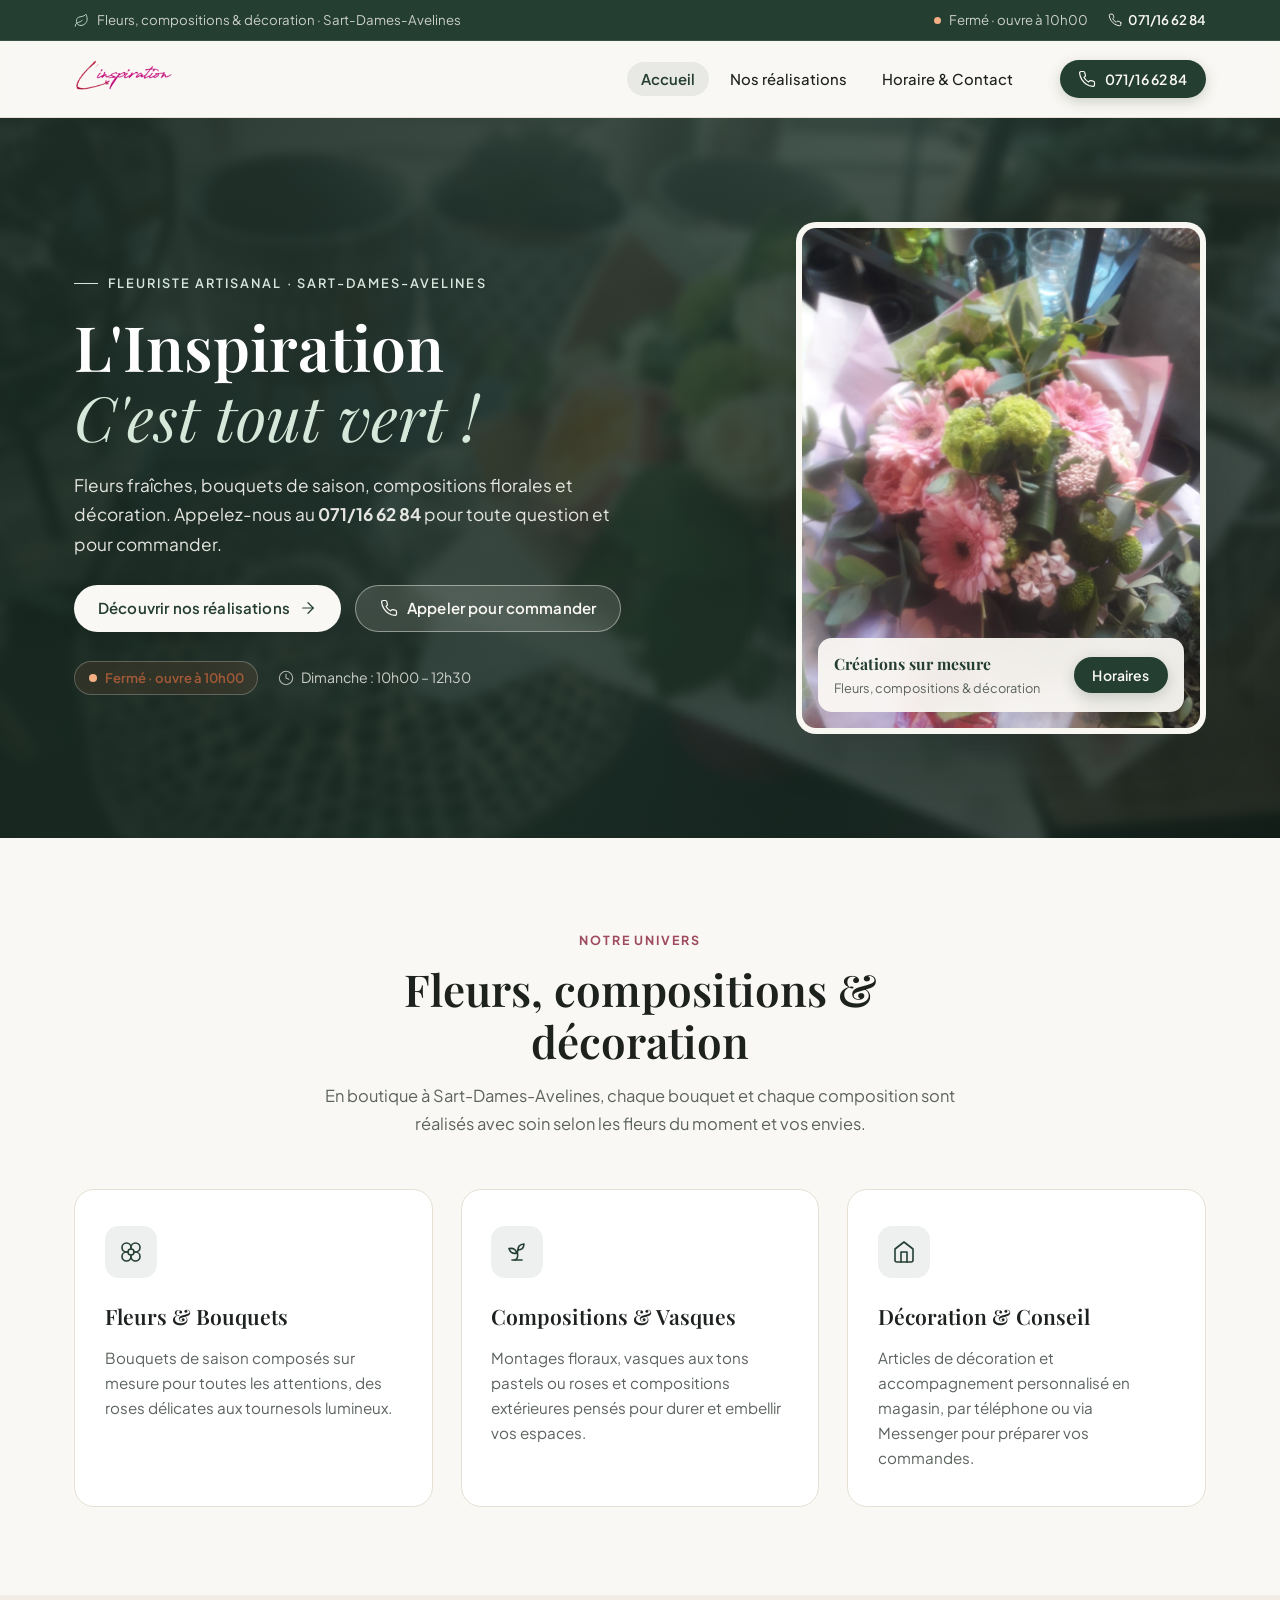
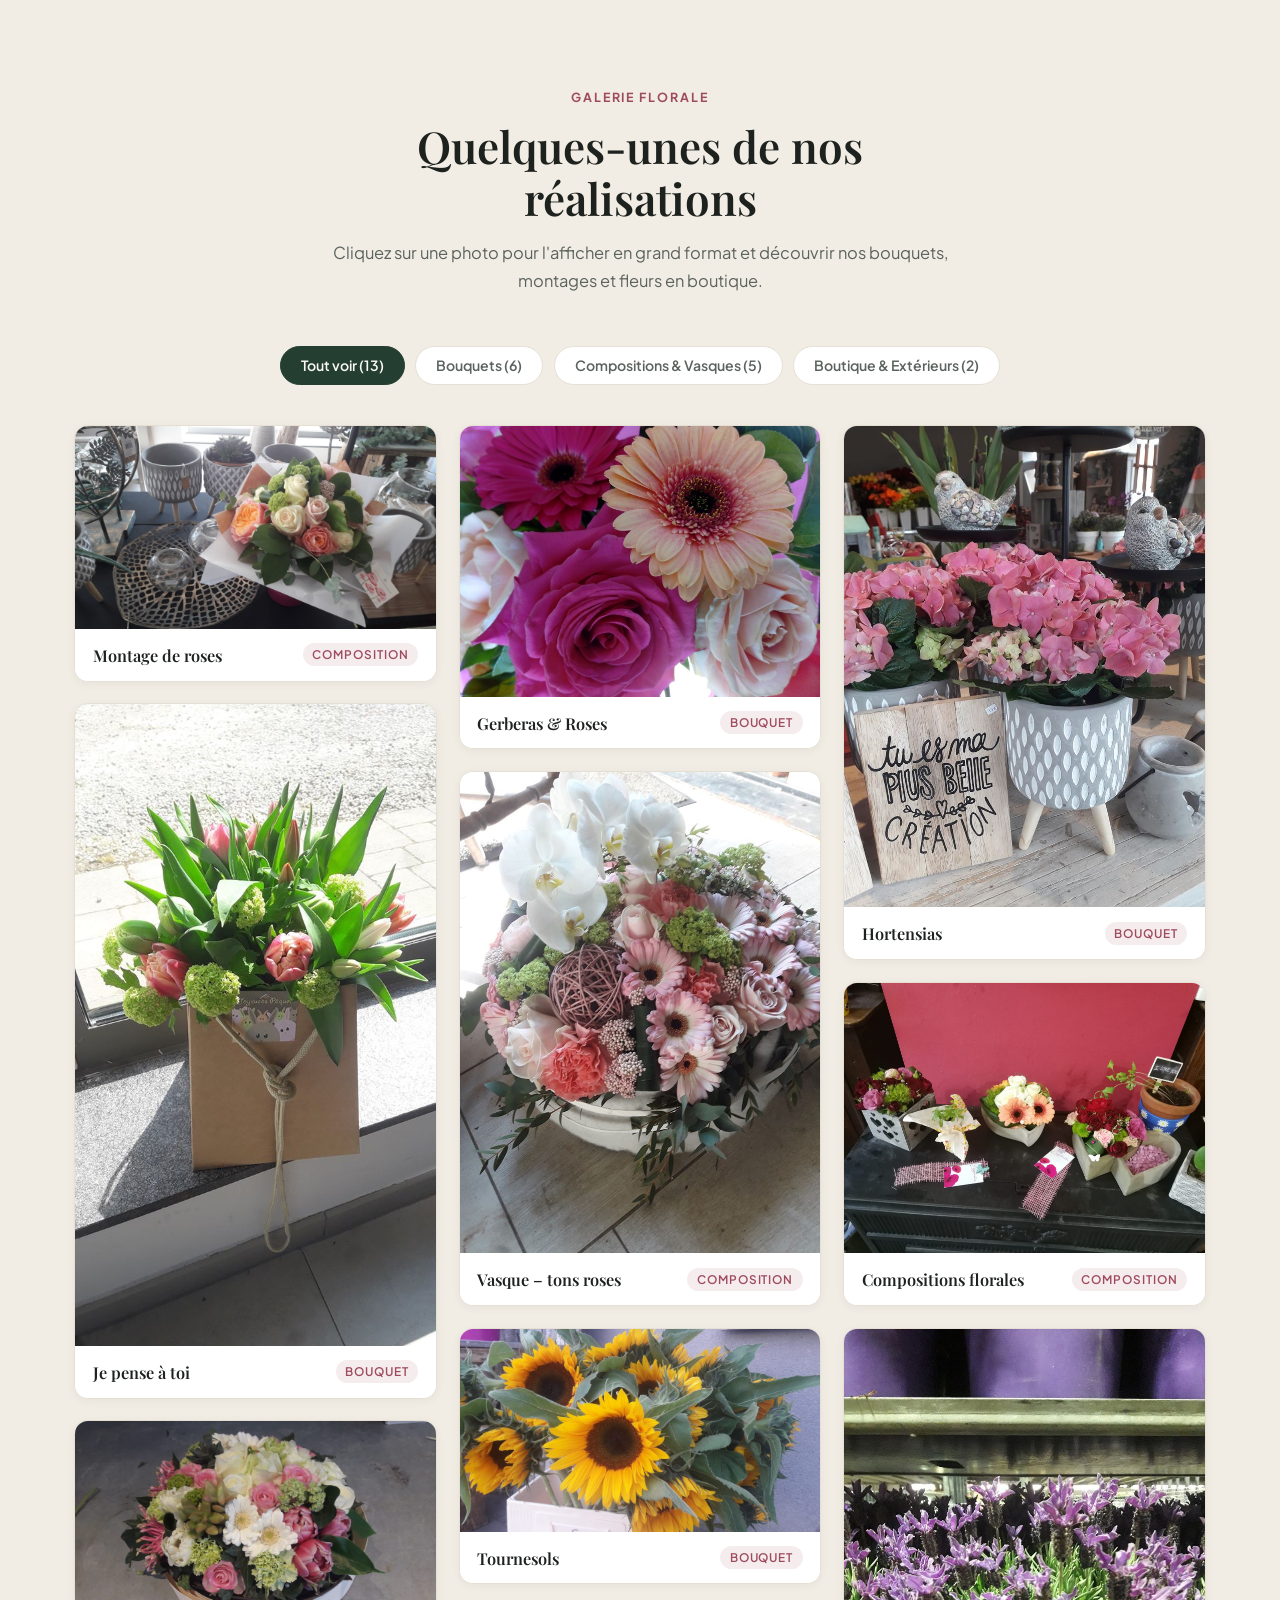
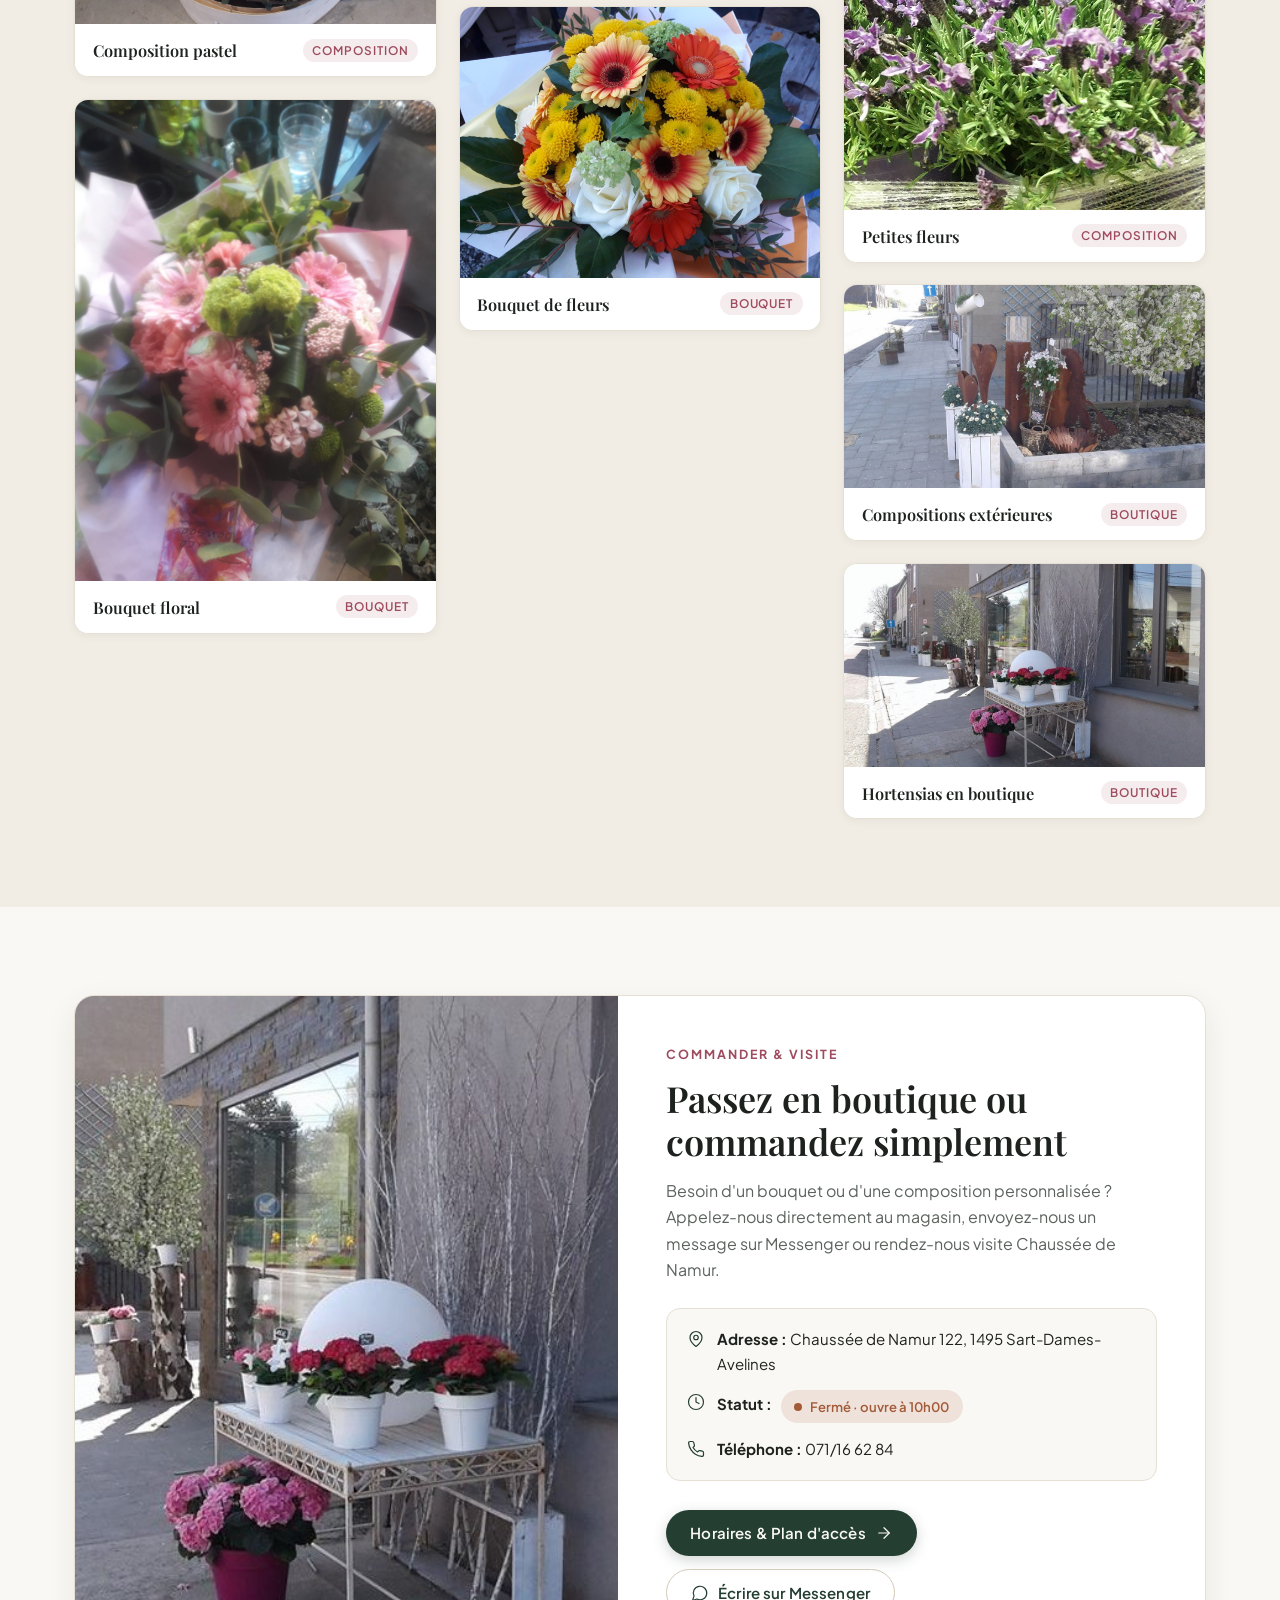
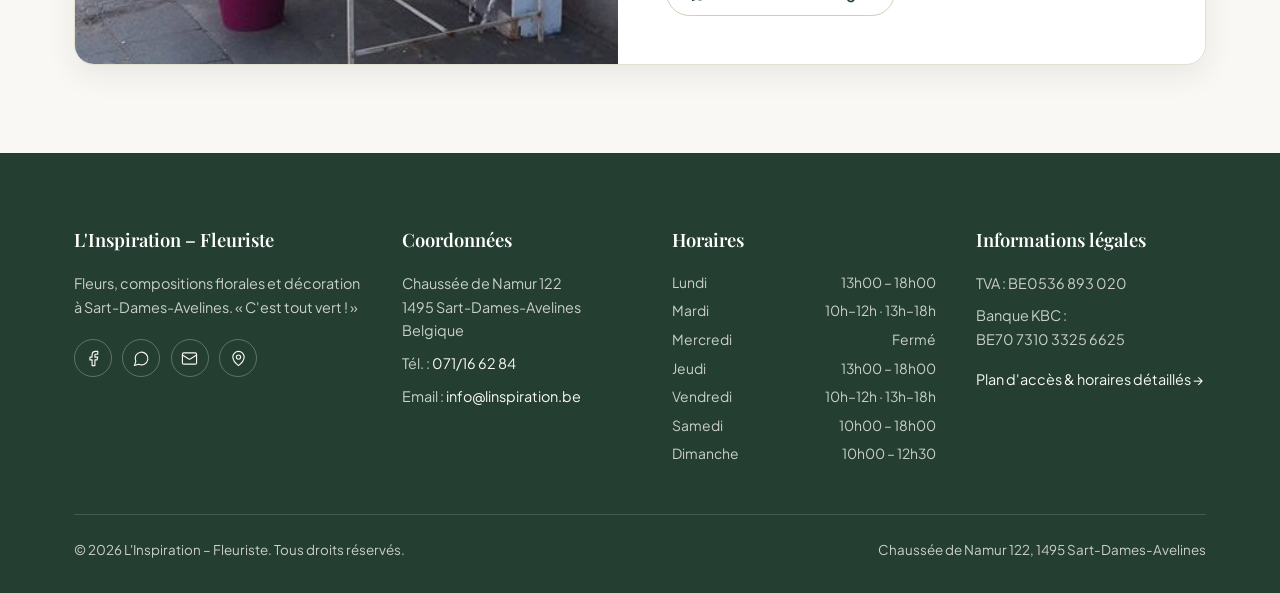
==== index.html @ 0d16fe01 "first commit" ====
<!DOCTYPE html>
<html lang="fr">
<head>
  <meta charset="UTF-8">
  <meta name="viewport" content="width=device-width, initial-scale=1.0">
  <title>L'Inspiration – Fleuriste à Sart-Dames-Avelines | C'est tout vert !</title>
  <meta name="description" content="L'Inspiration, fleuriste artisanal à Sart-Dames-Avelines (Chaussée de Namur 122). Fleurs fraîches, bouquets, compositions et décoration. Commandes au 071/16 62 84.">
  <!-- Retirer cette balise lors de la mise en production finale -->
  <meta name="robots" content="noindex, nofollow">

  <link rel="preconnect" href="https://fonts.googleapis.com">
  <link rel="preconnect" href="https://fonts.gstatic.com" crossorigin>
  <link href="https://fonts.googleapis.com/css2?family=Playfair+Display:ital,wght@0,500;0,600;0,700;1,400&family=Plus+Jakarta+Sans:wght@400;500;600;700&display=swap" rel="stylesheet">
  <link rel="stylesheet" href="styles.css">

  <script type="application/ld+json">
  {
    "@context": "https://schema.org",
    "@type": "Florist",
    "name": "L'Inspiration – Fleuriste",
    "description": "Fleurs, compositions florales et décoration à Sart-Dames-Avelines.",
    "telephone": "+3271166284",
    "email": "info@linspiration.be",
    "address": {
      "@type": "PostalAddress",
      "streetAddress": "Chaussée de Namur 122",
      "addressLocality": "Sart-Dames-Avelines",
      "postalCode": "1495",
      "addressCountry": "BE"
    },
    "openingHoursSpecification": [
      { "@type": "OpeningHoursSpecification", "dayOfWeek": "Monday", "opens": "13:00", "closes": "18:00" },
      { "@type": "OpeningHoursSpecification", "dayOfWeek": "Tuesday", "opens": "10:00", "closes": "12:00" },
      { "@type": "OpeningHoursSpecification", "dayOfWeek": "Tuesday", "opens": "13:00", "closes": "18:00" },
      { "@type": "OpeningHoursSpecification", "dayOfWeek": "Thursday", "opens": "13:00", "closes": "18:00" },
      { "@type": "OpeningHoursSpecification", "dayOfWeek": "Friday", "opens": "10:00", "closes": "12:00" },
      { "@type": "OpeningHoursSpecification", "dayOfWeek": "Friday", "opens": "13:00", "closes": "18:00" },
      { "@type": "OpeningHoursSpecification", "dayOfWeek": "Saturday", "opens": "10:00", "closes": "18:00" },
      { "@type": "OpeningHoursSpecification", "dayOfWeek": "Sunday", "opens": "10:00", "closes": "12:30" }
    ],
    "sameAs": [
      "https://www.facebook.com/Linspiration-1803857509942127/"
    ]
  }
  </script>
</head>
<body>
  <!-- Top bar -->
  <div class="topbar">
    <div class="container topbar__inner">
      <div class="topbar__left">
        <svg viewBox="0 0 24 24" fill="none" stroke="currentColor" stroke-width="1.6" stroke-linecap="round" stroke-linejoin="round" aria-hidden="true"><path d="M11 20A7 7 0 0 1 9.8 6.1C15.5 5 17 4.48 19 2c1 2 2 4.18 2 8 0 5.5-4.78 10-10 10Z"/><path d="M2 21c0-3 1.85-5.36 5.08-6C9.5 14.52 12 13 13 12"/></svg>
        <span>Fleurs, compositions &amp; décoration · Sart-Dames-Avelines</span>
      </div>
      <div class="topbar__right">
        <span class="topbar__status js-open-status" data-status-format="short">
          <span class="status-dot" aria-hidden="true"></span>
          <span class="js-status-text">Horaires d'ouverture</span>
        </span>
        <a href="tel:+3271166284" class="topbar__phone">
          <svg viewBox="0 0 24 24" fill="none" stroke="currentColor" stroke-width="1.6" stroke-linecap="round" stroke-linejoin="round" aria-hidden="true"><path d="M22 16.92v3a2 2 0 0 1-2.18 2 19.79 19.79 0 0 1-8.63-3.07 19.5 19.5 0 0 1-6-6 19.79 19.79 0 0 1-3.07-8.67A2 2 0 0 1 4.11 2h3a2 2 0 0 1 2 1.72 12.84 12.84 0 0 0 .7 2.81 2 2 0 0 1-.45 2.11L8.09 9.91a16 16 0 0 0 6 6l1.27-1.27a2 2 0 0 1 2.11-.45 12.84 12.84 0 0 0 2.81.7A2 2 0 0 1 22 16.92z"/></svg>
          <span>071/16 62 84</span>
        </a>
      </div>
    </div>
  </div>

  <!-- Navigation principale -->
  <header class="navbar">
    <div class="container navbar__inner">
      <a href="index.html" class="navbar__brand" aria-label="L'Inspiration – Fleuriste, retour à l'accueil">
        <img src="assets/cropped-001-e1586112991215.png" alt="Logo L'Inspiration – Fleuriste" class="navbar__logo" width="104" height="48">
      </a>

      <nav class="navbar__menu" id="main-menu" aria-label="Navigation principale">
        <ul class="navbar__links">
          <li><a href="index.html" class="navbar__link" aria-current="page">Accueil</a></li>
          <li><a href="#realisations" class="navbar__link">Nos réalisations</a></li>
          <li><a href="horaire-contact.html" class="navbar__link">Horaire &amp; Contact</a></li>
        </ul>
        <a href="tel:+3271166284" class="btn btn--primary btn--sm">
          <svg viewBox="0 0 24 24" fill="none" stroke="currentColor" stroke-width="1.6" stroke-linecap="round" stroke-linejoin="round" aria-hidden="true"><path d="M22 16.92v3a2 2 0 0 1-2.18 2 19.79 19.79 0 0 1-8.63-3.07 19.5 19.5 0 0 1-6-6 19.79 19.79 0 0 1-3.07-8.67A2 2 0 0 1 4.11 2h3a2 2 0 0 1 2 1.72 12.84 12.84 0 0 0 .7 2.81 2 2 0 0 1-.45 2.11L8.09 9.91a16 16 0 0 0 6 6l1.27-1.27a2 2 0 0 1 2.11-.45 12.84 12.84 0 0 0 2.81.7A2 2 0 0 1 22 16.92z"/></svg>
          <span>071/16 62 84</span>
        </a>
      </nav>

      <button type="button" class="navbar__toggle" aria-label="Ouvrir le menu" aria-expanded="false" aria-controls="main-menu">
        <span></span>
        <span></span>
        <span></span>
      </button>
    </div>
  </header>

  <main>
    <!-- Hero -->
    <section class="hero">
      <img src="assets/montage-roses-1920x1080.jpg" alt="" class="hero__bg" aria-hidden="true">
      <div class="hero__overlay" aria-hidden="true"></div>

      <div class="container hero__grid">
        <div class="hero__content">
          <p class="hero__eyebrow">Fleuriste artisanal · Sart-Dames-Avelines</p>
          <h1 class="hero__title">
            L'Inspiration
            <em>C'est tout vert !</em>
          </h1>
          <p class="hero__subtitle">
            Fleurs fraîches, bouquets de saison, compositions florales et décoration. Appelez-nous au <strong>071/16 62 84</strong> pour toute question et pour commander.
          </p>

          <div class="hero__actions">
            <a href="#realisations" class="btn btn--light">
              <span>Découvrir nos réalisations</span>
              <svg viewBox="0 0 24 24" fill="none" stroke="currentColor" stroke-width="1.6" stroke-linecap="round" stroke-linejoin="round" aria-hidden="true"><path d="M5 12h14"/><path d="m12 5 7 7-7 7"/></svg>
            </a>
            <a href="tel:+3271166284" class="btn btn--outline-light">
              <svg viewBox="0 0 24 24" fill="none" stroke="currentColor" stroke-width="1.6" stroke-linecap="round" stroke-linejoin="round" aria-hidden="true"><path d="M22 16.92v3a2 2 0 0 1-2.18 2 19.79 19.79 0 0 1-8.63-3.07 19.5 19.5 0 0 1-6-6 19.79 19.79 0 0 1-3.07-8.67A2 2 0 0 1 4.11 2h3a2 2 0 0 1 2 1.72 12.84 12.84 0 0 0 .7 2.81 2 2 0 0 1-.45 2.11L8.09 9.91a16 16 0 0 0 6 6l1.27-1.27a2 2 0 0 1 2.11-.45 12.84 12.84 0 0 0 2.81.7A2 2 0 0 1 22 16.92z"/></svg>
              <span>Appeler pour commander</span>
            </a>
          </div>

          <div class="hero__meta">
            <span class="status-pill status-pill--hero js-open-status" data-status-format="short">
              <span class="status-dot" aria-hidden="true"></span>
              <span class="js-status-text">Vérification des horaires...</span>
            </span>
            <span class="hero__today">
              <svg viewBox="0 0 24 24" fill="none" stroke="currentColor" stroke-width="1.6" stroke-linecap="round" stroke-linejoin="round" aria-hidden="true"><circle cx="12" cy="12" r="10"/><polyline points="12 6 12 12 16 14"/></svg>
              <span class="js-today-hours">Chaussée de Namur 122</span>
            </span>
          </div>
        </div>

        <div class="hero__showcase">
          <div class="hero__frame">
            <img src="assets/20200406_152125-810x1080.jpg" alt="Bouquet floral composé chez L'Inspiration">
            <div class="hero__caption">
              <div>
                <strong>Créations sur mesure</strong>
                <span>Fleurs, compositions &amp; décoration</span>
              </div>
              <a href="horaire-contact.html" class="btn btn--primary btn--sm">Horaires</a>
            </div>
          </div>
        </div>
      </div>
    </section>

    <!-- Notre univers -->
    <section class="section">
      <div class="container">
        <div class="section-header reveal">
          <span class="eyebrow">Notre univers</span>
          <h2 class="section-title">Fleurs, compositions &amp; décoration</h2>
          <p class="section-lead">
            En boutique à Sart-Dames-Avelines, chaque bouquet et chaque composition sont réalisés avec soin selon les fleurs du moment et vos envies.
          </p>
        </div>

        <div class="pillars">
          <article class="pillar-card reveal">
            <div class="pillar-card__icon"><svg viewBox="0 0 24 24" fill="none" stroke="currentColor" stroke-width="1.6" stroke-linecap="round" stroke-linejoin="round" aria-hidden="true"><circle cx="12" cy="12" r="3"/><path d="M12 16.5A4.5 4.5 0 1 1 7.5 12 4.5 4.5 0 1 1 12 7.5a4.5 4.5 0 1 1 4.5 4.5 4.5 4.5 0 1 1-4.5 4.5"/><path d="M12 7.5V9"/><path d="M7.5 12H9"/><path d="M16.5 12H15"/><path d="M12 16.5V15"/></svg></div>
            <h3 class="pillar-card__title">Fleurs &amp; Bouquets</h3>
            <p class="pillar-card__desc">
              Bouquets de saison composés sur mesure pour toutes les attentions, des roses délicates aux tournesols lumineux.
            </p>
          </article>

          <article class="pillar-card reveal">
            <div class="pillar-card__icon"><svg viewBox="0 0 24 24" fill="none" stroke="currentColor" stroke-width="1.6" stroke-linecap="round" stroke-linejoin="round" aria-hidden="true"><path d="M7 20h10"/><path d="M10 20c5.5-2.5.8-6.4 3-10"/><path d="M9.5 9.4c1.1.8 1.8 2.2 2.3 3.7-2 .4-3.5.4-4.8-.3-1.2-.6-2.3-1.9-3-4.2 2.8-.5 4.4 0 5.5.8z"/><path d="M14.1 6a7 7 0 0 0-1.1 4c1.9-.1 3.3-.6 4.3-1.4 1-1 1.6-2.3 1.7-4.6-2.7.1-4 1-4.9 2z"/></svg></div>
            <h3 class="pillar-card__title">Compositions &amp; Vasques</h3>
            <p class="pillar-card__desc">
              Montages floraux, vasques aux tons pastels ou roses et compositions extérieures pensés pour durer et embellir vos espaces.
            </p>
          </article>

          <article class="pillar-card reveal">
            <div class="pillar-card__icon"><svg viewBox="0 0 24 24" fill="none" stroke="currentColor" stroke-width="1.6" stroke-linecap="round" stroke-linejoin="round" aria-hidden="true"><path d="m3 9 9-7 9 7v11a2 2 0 0 1-2 2H5a2 2 0 0 1-2-2z"/><polyline points="9 22 9 12 15 12 15 22"/></svg></div>
            <h3 class="pillar-card__title">Décoration &amp; Conseil</h3>
            <p class="pillar-card__desc">
              Articles de décoration et accompagnement personnalisé en magasin, par téléphone ou via Messenger pour préparer vos commandes.
            </p>
          </article>
        </div>
      </div>
    </section>

    <!-- Galerie des réalisations -->
    <section class="section section--tinted" id="realisations">
      <div class="container">
        <div class="section-header reveal">
          <span class="eyebrow">Galerie florale</span>
          <h2 class="section-title">Quelques-unes de nos réalisations</h2>
          <p class="section-lead">
            Cliquez sur une photo pour l'afficher en grand format et découvrir nos bouquets, montages et fleurs en boutique.
          </p>
        </div>

        <div class="gallery-filters reveal" role="group" aria-label="Filtrer les réalisations">
          <button type="button" class="filter-btn is-active" data-filter="all" aria-pressed="true">Tout voir (13)</button>
          <button type="button" class="filter-btn" data-filter="bouquets" aria-pressed="false">Bouquets (6)</button>
          <button type="button" class="filter-btn" data-filter="compositions" aria-pressed="false">Compositions &amp; Vasques (5)</button>
          <button type="button" class="filter-btn" data-filter="boutique" aria-pressed="false">Boutique &amp; Extérieurs (2)</button>
        </div>

        <div class="gallery-masonry">
        <figure class="gallery-card" data-category="compositions" data-title="Montage de roses">
          <button type="button" class="gallery-card__trigger" aria-label="Agrandir la photo : Montage de roses">
            <div class="gallery-card__img-wrap">
              <img src="assets/montage-roses-1920x1080.jpg" alt="Montage de roses – L'Inspiration Fleuriste" loading="lazy" decoding="async">
            </div>
            <figcaption class="gallery-card__caption">
              <span class="gallery-card__title">Montage de roses</span>
              <span class="gallery-card__tag">Composition</span>
            </figcaption>
          </button>
        </figure>
        <figure class="gallery-card" data-category="bouquets" data-title="Je pense à toi">
          <button type="button" class="gallery-card__trigger" aria-label="Agrandir la photo : Je pense à toi">
            <div class="gallery-card__img-wrap">
              <img src="assets/je-pense-a-toi.jpg" alt="Je pense à toi – L'Inspiration Fleuriste" loading="lazy" decoding="async">
            </div>
            <figcaption class="gallery-card__caption">
              <span class="gallery-card__title">Je pense à toi</span>
              <span class="gallery-card__tag">Bouquet</span>
            </figcaption>
          </button>
        </figure>
        <figure class="gallery-card" data-category="compositions" data-title="Composition pastel">
          <button type="button" class="gallery-card__trigger" aria-label="Agrandir la photo : Composition pastel">
            <div class="gallery-card__img-wrap">
              <img src="assets/vasque-1920x1080.jpg" alt="Composition pastel – L'Inspiration Fleuriste" loading="lazy" decoding="async">
            </div>
            <figcaption class="gallery-card__caption">
              <span class="gallery-card__title">Composition pastel</span>
              <span class="gallery-card__tag">Composition</span>
            </figcaption>
          </button>
        </figure>
        <figure class="gallery-card" data-category="bouquets" data-title="Bouquet floral">
          <button type="button" class="gallery-card__trigger" aria-label="Agrandir la photo : Bouquet floral">
            <div class="gallery-card__img-wrap">
              <img src="assets/20200406_152125-810x1080.jpg" alt="Bouquet floral – L'Inspiration Fleuriste" loading="lazy" decoding="async">
            </div>
            <figcaption class="gallery-card__caption">
              <span class="gallery-card__title">Bouquet floral</span>
              <span class="gallery-card__tag">Bouquet</span>
            </figcaption>
          </button>
        </figure>
        <figure class="gallery-card" data-category="bouquets" data-title="Gerberas & Roses">
          <button type="button" class="gallery-card__trigger" aria-label="Agrandir la photo : Gerberas & Roses">
            <div class="gallery-card__img-wrap">
              <img src="assets/gerberas.jpg" alt="Gerberas & Roses – L'Inspiration Fleuriste" loading="lazy" decoding="async">
            </div>
            <figcaption class="gallery-card__caption">
              <span class="gallery-card__title">Gerberas & Roses</span>
              <span class="gallery-card__tag">Bouquet</span>
            </figcaption>
          </button>
        </figure>
        <figure class="gallery-card" data-category="compositions" data-title="Vasque – tons roses">
          <button type="button" class="gallery-card__trigger" aria-label="Agrandir la photo : Vasque – tons roses">
            <div class="gallery-card__img-wrap">
              <img src="assets/vasque2.jpg" alt="Vasque – tons roses – L'Inspiration Fleuriste" loading="lazy" decoding="async">
            </div>
            <figcaption class="gallery-card__caption">
              <span class="gallery-card__title">Vasque – tons roses</span>
              <span class="gallery-card__tag">Composition</span>
            </figcaption>
          </button>
        </figure>
        <figure class="gallery-card" data-category="bouquets" data-title="Tournesols">
          <button type="button" class="gallery-card__trigger" aria-label="Agrandir la photo : Tournesols">
            <div class="gallery-card__img-wrap">
              <img src="assets/soleils2-1920x1080.jpg" alt="Tournesols – L'Inspiration Fleuriste" loading="lazy" decoding="async">
            </div>
            <figcaption class="gallery-card__caption">
              <span class="gallery-card__title">Tournesols</span>
              <span class="gallery-card__tag">Bouquet</span>
            </figcaption>
          </button>
        </figure>
        <figure class="gallery-card" data-category="bouquets" data-title="Bouquet de fleurs">
          <button type="button" class="gallery-card__trigger" aria-label="Agrandir la photo : Bouquet de fleurs">
            <div class="gallery-card__img-wrap">
              <img src="assets/20200407_202345-1440x1080.jpg" alt="Bouquet de fleurs – L'Inspiration Fleuriste" loading="lazy" decoding="async">
            </div>
            <figcaption class="gallery-card__caption">
              <span class="gallery-card__title">Bouquet de fleurs</span>
              <span class="gallery-card__tag">Bouquet</span>
            </figcaption>
          </button>
        </figure>
        <figure class="gallery-card" data-category="bouquets" data-title="Hortensias">
          <button type="button" class="gallery-card__trigger" aria-label="Agrandir la photo : Hortensias">
            <div class="gallery-card__img-wrap">
              <img src="assets/hortensias.jpg" alt="Hortensias – L'Inspiration Fleuriste" loading="lazy" decoding="async">
            </div>
            <figcaption class="gallery-card__caption">
              <span class="gallery-card__title">Hortensias</span>
              <span class="gallery-card__tag">Bouquet</span>
            </figcaption>
          </button>
        </figure>
        <figure class="gallery-card" data-category="compositions" data-title="Compositions florales">
          <button type="button" class="gallery-card__trigger" aria-label="Agrandir la photo : Compositions florales">
            <div class="gallery-card__img-wrap">
              <img src="assets/compositions.jpg" alt="Compositions florales – L'Inspiration Fleuriste" loading="lazy" decoding="async">
            </div>
            <figcaption class="gallery-card__caption">
              <span class="gallery-card__title">Compositions florales</span>
              <span class="gallery-card__tag">Composition</span>
            </figcaption>
          </button>
        </figure>
        <figure class="gallery-card" data-category="compositions" data-title="Petites fleurs">
          <button type="button" class="gallery-card__trigger" aria-label="Agrandir la photo : Petites fleurs">
            <div class="gallery-card__img-wrap">
              <img src="assets/fleurs-mauves.jpg" alt="Petites fleurs – L'Inspiration Fleuriste" loading="lazy" decoding="async">
            </div>
            <figcaption class="gallery-card__caption">
              <span class="gallery-card__title">Petites fleurs</span>
              <span class="gallery-card__tag">Composition</span>
            </figcaption>
          </button>
        </figure>
        <figure class="gallery-card" data-category="boutique" data-title="Compositions extérieures">
          <button type="button" class="gallery-card__trigger" aria-label="Agrandir la photo : Compositions extérieures">
            <div class="gallery-card__img-wrap">
              <img src="assets/magasin-e1587114881817.jpg" alt="Compositions extérieures – L'Inspiration Fleuriste" loading="lazy" decoding="async">
            </div>
            <figcaption class="gallery-card__caption">
              <span class="gallery-card__title">Compositions extérieures</span>
              <span class="gallery-card__tag">Boutique</span>
            </figcaption>
          </button>
        </figure>
        <figure class="gallery-card" data-category="boutique" data-title="Hortensias en boutique">
          <button type="button" class="gallery-card__trigger" aria-label="Agrandir la photo : Hortensias en boutique">
            <div class="gallery-card__img-wrap">
              <img src="assets/magasin2-e1587114894837.jpg" alt="Hortensias en boutique – L'Inspiration Fleuriste" loading="lazy" decoding="async">
            </div>
            <figcaption class="gallery-card__caption">
              <span class="gallery-card__title">Hortensias en boutique</span>
              <span class="gallery-card__tag">Boutique</span>
            </figcaption>
          </button>
        </figure>
        </div>
      </div>
    </section>

    <!-- Commander & Nous rendre visite -->
    <section class="section">
      <div class="container">
        <div class="visit-card reveal">
          <div class="visit-card__media">
            <img src="assets/magasin2-e1587114894837.jpg" alt="La boutique L'Inspiration à Sart-Dames-Avelines" loading="lazy">
          </div>

          <div class="visit-card__body">
            <span class="eyebrow">Commander &amp; Visite</span>
            <h2 class="section-title">Passez en boutique ou commandez simplement</h2>
            <p class="visit-card__text">
              Besoin d'un bouquet ou d'une composition personnalisée ? Appelez-nous directement au magasin, envoyez-nous un message sur Messenger ou rendez-nous visite Chaussée de Namur.
            </p>

            <div class="visit-card__details">
              <div class="visit-card__row">
                <svg viewBox="0 0 24 24" fill="none" stroke="currentColor" stroke-width="1.6" stroke-linecap="round" stroke-linejoin="round" aria-hidden="true"><path d="M20 10c0 6-8 12-8 12s-8-6-8-12a8 8 0 0 1 16 0Z"/><circle cx="12" cy="10" r="3"/></svg>
                <span><strong>Adresse :</strong> Chaussée de Namur 122, 1495 Sart-Dames-Avelines</span>
              </div>
              <div class="visit-card__row">
                <svg viewBox="0 0 24 24" fill="none" stroke="currentColor" stroke-width="1.6" stroke-linecap="round" stroke-linejoin="round" aria-hidden="true"><circle cx="12" cy="12" r="10"/><polyline points="12 6 12 12 16 14"/></svg>
                <span>
                  <strong>Statut :</strong>
                  <span class="status-pill js-open-status" data-status-format="short" style="margin-left: 0.35rem;">
                    <span class="status-dot" aria-hidden="true"></span>
                    <span class="js-status-text">Voir nos horaires</span>
                  </span>
                </span>
              </div>
              <div class="visit-card__row">
                <svg viewBox="0 0 24 24" fill="none" stroke="currentColor" stroke-width="1.6" stroke-linecap="round" stroke-linejoin="round" aria-hidden="true"><path d="M22 16.92v3a2 2 0 0 1-2.18 2 19.79 19.79 0 0 1-8.63-3.07 19.5 19.5 0 0 1-6-6 19.79 19.79 0 0 1-3.07-8.67A2 2 0 0 1 4.11 2h3a2 2 0 0 1 2 1.72 12.84 12.84 0 0 0 .7 2.81 2 2 0 0 1-.45 2.11L8.09 9.91a16 16 0 0 0 6 6l1.27-1.27a2 2 0 0 1 2.11-.45 12.84 12.84 0 0 0 2.81.7A2 2 0 0 1 22 16.92z"/></svg>
                <span><strong>Téléphone :</strong> <a href="tel:+3271166284" class="contact-item__link">071/16 62 84</a></span>
              </div>
            </div>

            <div class="visit-card__actions">
              <a href="horaire-contact.html" class="btn btn--primary">
                <span>Horaires &amp; Plan d'accès</span>
                <svg viewBox="0 0 24 24" fill="none" stroke="currentColor" stroke-width="1.6" stroke-linecap="round" stroke-linejoin="round" aria-hidden="true"><path d="M5 12h14"/><path d="m12 5 7 7-7 7"/></svg>
              </a>
              <a href="https://www.messenger.com/t/1803857509942127" target="_blank" rel="noopener noreferrer" class="btn btn--outline">
                <svg viewBox="0 0 24 24" fill="none" stroke="currentColor" stroke-width="1.6" stroke-linecap="round" stroke-linejoin="round" aria-hidden="true"><path d="M7.9 20A9 9 0 1 0 4 16.1L2 22Z"/></svg>
                <span>Écrire sur Messenger</span>
              </a>
            </div>
          </div>
        </div>
      </div>
    </section>
  </main>

  <!-- Pied de page -->
  <footer class="footer">
    <div class="container">
      <div class="footer__grid">
        <div>
          <h3 class="footer__title">L'Inspiration – Fleuriste</h3>
          <p class="footer__text">Fleurs, compositions florales et décoration à Sart-Dames-Avelines. « C'est tout vert ! »</p>
          <div class="footer__socials">
            <a href="https://www.facebook.com/Linspiration-1803857509942127/" target="_blank" rel="noopener noreferrer" class="footer__social" aria-label="Facebook">
              <svg viewBox="0 0 24 24" fill="none" stroke="currentColor" stroke-width="1.6" stroke-linecap="round" stroke-linejoin="round" aria-hidden="true"><path d="M18 2h-3a5 5 0 0 0-5 5v3H7v4h3v8h4v-8h3l1-4h-4V7a1 1 0 0 1 1-1h3z"/></svg>
            </a>
            <a href="https://www.messenger.com/t/1803857509942127" target="_blank" rel="noopener noreferrer" class="footer__social" aria-label="Messenger">
              <svg viewBox="0 0 24 24" fill="none" stroke="currentColor" stroke-width="1.6" stroke-linecap="round" stroke-linejoin="round" aria-hidden="true"><path d="M7.9 20A9 9 0 1 0 4 16.1L2 22Z"/></svg>
            </a>
            <a href="mailto:info@linspiration.be" class="footer__social" aria-label="Envoyer un email">
              <svg viewBox="0 0 24 24" fill="none" stroke="currentColor" stroke-width="1.6" stroke-linecap="round" stroke-linejoin="round" aria-hidden="true"><rect width="20" height="16" x="2" y="4" rx="2"/><path d="m22 7-8.97 5.7a1.94 1.94 0 0 1-2.06 0L2 7"/></svg>
            </a>
            <a href="https://goo.gl/maps/VJ64r3A7Ef9FLyR17" target="_blank" rel="noopener noreferrer" class="footer__social" aria-label="Voir sur Google Maps">
              <svg viewBox="0 0 24 24" fill="none" stroke="currentColor" stroke-width="1.6" stroke-linecap="round" stroke-linejoin="round" aria-hidden="true"><path d="M20 10c0 6-8 12-8 12s-8-6-8-12a8 8 0 0 1 16 0Z"/><circle cx="12" cy="10" r="3"/></svg>
            </a>
          </div>
        </div>

        <div>
          <h3 class="footer__title">Coordonnées</h3>
          <address class="footer__text">
            Chaussée de Namur 122<br>
            1495 Sart-Dames-Avelines<br>
            Belgique
          </address>
          <p class="footer__text">
            Tél. : <a href="tel:+3271166284" class="footer__link">071/16 62 84</a>
          </p>
          <p class="footer__text">
            Email : <a href="mailto:info@linspiration.be" class="footer__link">info@linspiration.be</a>
          </p>
        </div>

        <div>
          <h3 class="footer__title">Horaires</h3>
          <ul class="footer__hours">
            <li><span>Lundi</span><span>13h00 – 18h00</span></li>
            <li><span>Mardi</span><span>10h–12h · 13h–18h</span></li>
            <li><span>Mercredi</span><span>Fermé</span></li>
            <li><span>Jeudi</span><span>13h00 – 18h00</span></li>
            <li><span>Vendredi</span><span>10h–12h · 13h–18h</span></li>
            <li><span>Samedi</span><span>10h00 – 18h00</span></li>
            <li><span>Dimanche</span><span>10h00 – 12h30</span></li>
          </ul>
        </div>

        <div>
          <h3 class="footer__title">Informations légales</h3>
          <p class="footer__text">TVA : BE0536 893 020</p>
          <p class="footer__text">Banque KBC :<br>BE70 7310 3325 6625</p>
          <p class="footer__text" style="margin-top: 1rem;">
            <a href="horaire-contact.html" class="footer__link">Plan d'accès &amp; horaires détaillés →</a>
          </p>
        </div>
      </div>

      <div class="footer__bottom">
        <span>© 2026 L'Inspiration – Fleuriste. Tous droits réservés.</span>
        <span>Chaussée de Namur 122, 1495 Sart-Dames-Avelines</span>
      </div>
    </div>
  </footer>

  <!-- Lightbox -->
  <div class="lightbox" id="lightbox" role="dialog" aria-modal="true" aria-hidden="true" aria-label="Aperçu de la réalisation">
    <button type="button" class="lightbox__btn lightbox__close" aria-label="Fermer l'aperçu">
      <svg viewBox="0 0 24 24" fill="none" stroke="currentColor" stroke-width="1.8" stroke-linecap="round" stroke-linejoin="round" aria-hidden="true"><path d="M18 6 6 18"/><path d="m6 6 12 12"/></svg>
    </button>
    <button type="button" class="lightbox__btn lightbox__prev" aria-label="Photo précédente">
      <svg viewBox="0 0 24 24" fill="none" stroke="currentColor" stroke-width="1.8" stroke-linecap="round" stroke-linejoin="round" aria-hidden="true"><path d="m15 18-6-6 6-6"/></svg>
    </button>
    <button type="button" class="lightbox__btn lightbox__next" aria-label="Photo suivante">
      <svg viewBox="0 0 24 24" fill="none" stroke="currentColor" stroke-width="1.8" stroke-linecap="round" stroke-linejoin="round" aria-hidden="true"><path d="m9 18 6-6-6-6"/></svg>
    </button>
    <div class="lightbox__dialog">
      <img src="" alt="" id="lightbox-img" class="lightbox__img">
      <div class="lightbox__meta">
        <span id="lightbox-caption" class="lightbox__caption"></span>
        <span id="lightbox-counter" class="lightbox__counter"></span>
      </div>
    </div>
  </div>

  <script src="script.js" defer></script>
</body>
</html>
---- styles.css ----
/* ==========================================================================
   L'Inspiration – Fleuriste | Stylesheet
   Esthétique : Atelier Botanique Éditorial
   ========================================================================== */

:root {
  /* Palette */
  --bg-primary: #FAF8F4;
  --bg-secondary: #F1EDE4;
  --surface: #FFFFFF;
  --border: #E6E0D4;
  --border-strong: #D4CBB8;

  --primary: #243E32;
  --primary-hover: #1A2E25;
  --primary-soft: rgba(36, 62, 50, 0.08);
  --accent: #9E4B5E;
  --accent-soft: rgba(158, 75, 94, 0.1);

  --text-main: #1E221F;
  --text-muted: #5C635E;
  --text-on-dark: #FAF8F4;
  --text-on-dark-muted: rgba(250, 248, 244, 0.78);

  --status-open: #2E7D4F;
  --status-open-bg: rgba(46, 125, 79, 0.14);
  --status-closed: #A35A38;
  --status-closed-bg: rgba(163, 90, 56, 0.14);

  /* Typographie */
  --font-serif: "Playfair Display", Georgia, "Times New Roman", serif;
  --font-sans: "Plus Jakarta Sans", -apple-system, BlinkMacSystemFont, "Segoe UI", sans-serif;

  /* Rayons & Ombres */
  --radius-sm: 8px;
  --radius-md: 14px;
  --radius-lg: 20px;
  --radius-pill: 9999px;

  --shadow-sm: 0 2px 10px rgba(30, 34, 31, 0.05);
  --shadow-md: 0 10px 30px rgba(30, 34, 31, 0.08);
  --shadow-lg: 0 20px 50px rgba(20, 30, 25, 0.18);

  /* Transitions */
  --ease: cubic-bezier(0.22, 1, 0.36, 1);
  --t-fast: 180ms var(--ease);
  --t-normal: 300ms var(--ease);
  --t-slow: 500ms var(--ease);

  /* Layout */
  --container: 1180px;
  --nav-height: 76px;
}

/* Reset & Base
   ========================================================================== */
*,
*::before,
*::after {
  box-sizing: border-box;
}

html {
  scroll-behavior: smooth;
  -webkit-text-size-adjust: 100%;
}

body {
  margin: 0;
  font-family: var(--font-sans);
  font-size: 16px;
  line-height: 1.65;
  color: var(--text-main);
  background-color: var(--bg-primary);
  -webkit-font-smoothing: antialiased;
  -moz-osx-font-smoothing: grayscale;
}

img {
  display: block;
  max-width: 100%;
  height: auto;
}

a {
  color: inherit;
  text-decoration: none;
}

ul,
ol {
  margin: 0;
  padding: 0;
  list-style: none;
}

button {
  font-family: inherit;
  font-size: inherit;
  color: inherit;
  background: none;
  border: none;
  cursor: pointer;
}

address {
  font-style: normal;
}

:focus-visible {
  outline: 2px solid var(--accent);
  outline-offset: 3px;
}

.sr-only {
  position: absolute;
  width: 1px;
  height: 1px;
  padding: 0;
  margin: -1px;
  overflow: hidden;
  clip: rect(0, 0, 0, 0);
  white-space: nowrap;
  border: 0;
}

.container {
  width: 100%;
  max-width: var(--container);
  margin: 0 auto;
  padding: 0 1.5rem;
}

/* Boutons & Badges
   ========================================================================== */
.btn {
  display: inline-flex;
  align-items: center;
  justify-content: center;
  gap: 0.55rem;
  padding: 0.85rem 1.5rem;
  border-radius: var(--radius-pill);
  font-size: 0.94rem;
  font-weight: 600;
  letter-spacing: 0.01em;
  line-height: 1.2;
  transition: background-color var(--t-fast), color var(--t-fast), border-color var(--t-fast), transform var(--t-fast), box-shadow var(--t-fast);
  white-space: nowrap;
}

.btn svg {
  width: 18px;
  height: 18px;
  flex-shrink: 0;
}

.btn:active {
  transform: translateY(1px);
}

.btn--primary {
  background-color: var(--primary);
  color: var(--text-on-dark);
  box-shadow: 0 4px 14px rgba(36, 62, 50, 0.22);
}

.btn--primary:hover {
  background-color: var(--primary-hover);
  transform: translateY(-1px);
  box-shadow: 0 8px 20px rgba(36, 62, 50, 0.28);
}

.btn--light {
  background-color: var(--bg-primary);
  color: var(--primary);
  box-shadow: 0 4px 16px rgba(0, 0, 0, 0.16);
}

.btn--light:hover {
  background-color: #FFFFFF;
  transform: translateY(-1px);
}

.btn--outline-light {
  background-color: rgba(250, 248, 244, 0.12);
  color: var(--text-on-dark);
  border: 1px solid rgba(250, 248, 244, 0.45);
  backdrop-filter: blur(8px);
  -webkit-backdrop-filter: blur(8px);
}

.btn--outline-light:hover {
  background-color: rgba(250, 248, 244, 0.22);
  border-color: var(--text-on-dark);
  transform: translateY(-1px);
}

.btn--outline {
  background-color: transparent;
  color: var(--primary);
  border: 1px solid var(--border-strong);
}

.btn--outline:hover {
  background-color: var(--primary-soft);
  border-color: var(--primary);
}

.btn--sm {
  padding: 0.6rem 1.15rem;
  font-size: 0.875rem;
}

/* Status Pill */
.status-pill {
  display: inline-flex;
  align-items: center;
  gap: 0.5rem;
  padding: 0.35rem 0.85rem;
  border-radius: var(--radius-pill);
  font-size: 0.82rem;
  font-weight: 600;
  background-color: var(--bg-secondary);
  color: var(--text-muted);
}

.status-pill .status-dot {
  width: 8px;
  height: 8px;
  border-radius: 50%;
  background-color: currentColor;
  flex-shrink: 0;
}

.status-pill.is-open {
  background-color: var(--status-open-bg);
  color: var(--status-open);
}

.status-pill.is-closed {
  background-color: var(--status-closed-bg);
  color: var(--status-closed);
}

.status-pill--hero {
  background-color: rgba(250, 248, 244, 0.14);
  color: var(--text-on-dark);
  border: 1px solid rgba(250, 248, 244, 0.24);
  backdrop-filter: blur(8px);
  -webkit-backdrop-filter: blur(8px);
}

.status-pill--hero.is-open .status-dot {
  background-color: #6EE7A0;
  box-shadow: 0 0 0 3px rgba(110, 231, 160, 0.25);
}

.status-pill--hero.is-closed .status-dot {
  background-color: #F4B084;
}

/* Top Bar
   ========================================================================== */
.topbar {
  background-color: var(--primary);
  color: var(--text-on-dark);
  font-size: 0.83rem;
  border-bottom: 1px solid rgba(250, 248, 244, 0.1);
}

.topbar__inner {
  display: flex;
  align-items: center;
  justify-content: space-between;
  gap: 1rem;
  min-height: 40px;
  padding-top: 0.35rem;
  padding-bottom: 0.35rem;
}

.topbar__left {
  display: flex;
  align-items: center;
  gap: 0.5rem;
  color: var(--text-on-dark-muted);
}

.topbar__left svg {
  width: 15px;
  height: 15px;
  color: #B9D4C5;
  flex-shrink: 0;
}

.topbar__right {
  display: flex;
  align-items: center;
  gap: 1.25rem;
}

.topbar__status {
  display: inline-flex;
  align-items: center;
  gap: 0.45rem;
  color: var(--text-on-dark-muted);
}

.topbar__status .status-dot {
  width: 7px;
  height: 7px;
  border-radius: 50%;
  background-color: #B9D4C5;
}

.topbar__status.is-open .status-dot {
  background-color: #6EE7A0;
}

.topbar__status.is-closed .status-dot {
  background-color: #F4B084;
}

.topbar__phone {
  display: inline-flex;
  align-items: center;
  gap: 0.4rem;
  font-weight: 600;
  color: var(--text-on-dark);
  transition: opacity var(--t-fast);
}

.topbar__phone svg {
  width: 14px;
  height: 14px;
}

.topbar__phone:hover {
  opacity: 0.82;
}

/* Navigation
   ========================================================================== */
.navbar {
  position: sticky;
  top: 0;
  z-index: 100;
  background-color: rgba(250, 248, 244, 0.92);
  backdrop-filter: blur(14px);
  -webkit-backdrop-filter: blur(14px);
  border-bottom: 1px solid var(--border);
  transition: box-shadow var(--t-normal), background-color var(--t-normal);
}

.navbar.is-scrolled {
  background-color: rgba(250, 248, 244, 0.98);
  box-shadow: var(--shadow-sm);
}

.navbar__inner {
  display: flex;
  align-items: center;
  justify-content: space-between;
  gap: 1.5rem;
  height: var(--nav-height);
}

.navbar__brand {
  display: inline-flex;
  align-items: center;
  gap: 0.75rem;
  flex-shrink: 0;
}

.navbar__logo {
  height: 48px;
  width: auto;
  mix-blend-mode: multiply;
  filter: contrast(1.06);
  transition: transform var(--t-fast);
}

.navbar__brand:hover .navbar__logo {
  transform: scale(1.02);
}

.navbar__menu {
  display: flex;
  align-items: center;
  gap: 2rem;
}

.navbar__links {
  display: flex;
  align-items: center;
  gap: 0.4rem;
}

.navbar__link {
  position: relative;
  padding: 0.5rem 0.9rem;
  border-radius: var(--radius-pill);
  font-size: 0.93rem;
  font-weight: 500;
  color: var(--text-main);
  transition: color var(--t-fast), background-color var(--t-fast);
}

.navbar__link:hover {
  color: var(--primary);
  background-color: var(--primary-soft);
}

.navbar__link[aria-current="page"] {
  color: var(--primary);
  font-weight: 600;
  background-color: var(--primary-soft);
}

.navbar__toggle {
  display: none;
  flex-direction: column;
  justify-content: center;
  align-items: center;
  gap: 5px;
  width: 44px;
  height: 44px;
  border-radius: var(--radius-sm);
  border: 1px solid var(--border);
  background-color: var(--surface);
}

.navbar__toggle span {
  display: block;
  width: 20px;
  height: 2px;
  background-color: var(--text-main);
  border-radius: 2px;
  transition: transform var(--t-fast), opacity var(--t-fast);
}

.navbar__toggle[aria-expanded="true"] span:nth-child(1) {
  transform: translateY(7px) rotate(45deg);
}

.navbar__toggle[aria-expanded="true"] span:nth-child(2) {
  opacity: 0;
}

.navbar__toggle[aria-expanded="true"] span:nth-child(3) {
  transform: translateY(-7px) rotate(-45deg);
}

/* Section Headers
   ========================================================================== */
.section {
  padding: 5.5rem 0;
}

.section--tinted {
  background-color: var(--bg-secondary);
}

.section-header {
  max-width: 640px;
  margin: 0 auto 3.25rem;
  text-align: center;
}

.eyebrow {
  display: inline-block;
  font-size: 0.78rem;
  font-weight: 700;
  text-transform: uppercase;
  letter-spacing: 0.16em;
  color: var(--accent);
  margin-bottom: 0.75rem;
}

.section-title {
  font-family: var(--font-serif);
  font-size: clamp(2rem, 4vw, 2.75rem);
  font-weight: 600;
  line-height: 1.18;
  color: var(--text-main);
  margin: 0 0 1rem;
}

.section-lead {
  font-size: 1.03rem;
  color: var(--text-muted);
  margin: 0;
}

/* Hero (Accueil)
   ========================================================================== */
.hero {
  position: relative;
  min-height: min(82vh, 720px);
  display: flex;
  align-items: center;
  overflow: hidden;
  background-color: #1A2B23;
  padding: 4.5rem 0;
}

.hero__bg {
  position: absolute;
  inset: -16px;
  width: calc(100% + 32px);
  height: calc(100% + 32px);
  object-fit: cover;
  object-position: center;
  filter: blur(5px) brightness(0.75);
  transform: scale(1.04);
}

.hero__overlay {
  position: absolute;
  inset: 0;
  background: linear-gradient(
    115deg,
    rgba(22, 39, 31, 0.88) 0%,
    rgba(28, 50, 40, 0.76) 52%,
    rgba(22, 39, 31, 0.62) 100%
  );
}

.hero__grid {
  position: relative;
  z-index: 2;
  display: grid;
  grid-template-columns: minmax(0, 1.18fr) minmax(0, 0.82fr);
  gap: 3.5rem;
  align-items: center;
}

.hero__content {
  color: var(--text-on-dark);
}

.hero__eyebrow {
  display: inline-flex;
  align-items: center;
  gap: 0.6rem;
  font-size: 0.8rem;
  font-weight: 600;
  text-transform: uppercase;
  letter-spacing: 0.16em;
  color: #D7E5DC;
  margin-bottom: 1.15rem;
}

.hero__eyebrow::before {
  content: "";
  width: 24px;
  height: 1px;
  background-color: #D7E5DC;
}

.hero__title {
  font-family: var(--font-serif);
  font-size: clamp(2.4rem, 5.2vw, 3.9rem);
  font-weight: 600;
  line-height: 1.08;
  margin: 0 0 1.25rem;
  color: #FFFFFF;
}

.hero__title em {
  font-style: italic;
  font-weight: 400;
  color: #D5E8D9;
  display: block;
  margin-top: 0.2rem;
}

.hero__subtitle {
  font-size: 1.08rem;
  line-height: 1.7;
  color: rgba(250, 248, 244, 0.9);
  max-width: 540px;
  margin: 0 0 1.6rem;
}

.hero__actions {
  display: flex;
  flex-wrap: wrap;
  gap: 0.9rem;
  margin-bottom: 1.8rem;
}

.hero__meta {
  display: flex;
  flex-wrap: wrap;
  align-items: center;
  gap: 0.85rem 1.25rem;
  font-size: 0.88rem;
  color: var(--text-on-dark-muted);
}

.hero__today {
  display: inline-flex;
  align-items: center;
  gap: 0.45rem;
}

.hero__today svg {
  width: 16px;
  height: 16px;
  opacity: 0.85;
}

.hero__showcase {
  position: relative;
  justify-self: end;
  width: 100%;
  max-width: 410px;
}

.hero__frame {
  position: relative;
  border-radius: var(--radius-lg);
  overflow: hidden;
  border: 6px solid rgba(250, 248, 244, 0.92);
  box-shadow: var(--shadow-lg);
  aspect-ratio: 4 / 5;
  background-color: var(--bg-secondary);
}

.hero__frame img {
  width: 100%;
  height: 100%;
  object-fit: cover;
}

.hero__caption {
  position: absolute;
  left: 1rem;
  right: 1rem;
  bottom: 1rem;
  padding: 0.8rem 1rem;
  border-radius: var(--radius-md);
  background-color: rgba(250, 248, 244, 0.94);
  backdrop-filter: blur(8px);
  -webkit-backdrop-filter: blur(8px);
  color: var(--text-main);
  display: flex;
  align-items: center;
  justify-content: space-between;
  gap: 0.75rem;
  font-size: 0.85rem;
}

.hero__caption strong {
  display: block;
  font-family: var(--font-serif);
  font-size: 0.98rem;
  color: var(--primary);
}

.hero__caption span {
  color: var(--text-muted);
  font-size: 0.8rem;
}

/* Notre Univers (3 Piliers)
   ========================================================================== */
.pillars {
  display: grid;
  grid-template-columns: repeat(3, 1fr);
  gap: 1.75rem;
}

.pillar-card {
  background-color: var(--surface);
  border: 1px solid var(--border);
  border-radius: var(--radius-lg);
  padding: 2.25rem 1.85rem;
  transition: transform var(--t-normal), box-shadow var(--t-normal), border-color var(--t-normal);
}

.pillar-card:hover {
  transform: translateY(-4px);
  box-shadow: var(--shadow-md);
  border-color: var(--border-strong);
}

.pillar-card__icon {
  width: 52px;
  height: 52px;
  border-radius: 14px;
  background-color: var(--primary-soft);
  color: var(--primary);
  display: flex;
  align-items: center;
  justify-content: center;
  margin-bottom: 1.35rem;
}

.pillar-card__icon svg {
  width: 24px;
  height: 24px;
}

.pillar-card__title {
  font-family: var(--font-serif);
  font-size: 1.32rem;
  font-weight: 600;
  margin: 0 0 0.65rem;
  color: var(--text-main);
}

.pillar-card__desc {
  margin: 0;
  font-size: 0.95rem;
  color: var(--text-muted);
}

/* Galerie des Réalisations
   ========================================================================== */
.gallery-filters {
  display: flex;
  justify-content: center;
  flex-wrap: wrap;
  gap: 0.65rem;
  margin-bottom: 2.5rem;
}

.filter-btn {
  padding: 0.6rem 1.25rem;
  border-radius: var(--radius-pill);
  font-size: 0.88rem;
  font-weight: 600;
  color: var(--text-muted);
  background-color: var(--surface);
  border: 1px solid var(--border);
  transition: background-color var(--t-fast), color var(--t-fast), border-color var(--t-fast), transform var(--t-fast);
}

.filter-btn:hover {
  border-color: var(--primary);
  color: var(--primary);
}

.filter-btn.is-active {
  background-color: var(--primary);
  color: var(--text-on-dark);
  border-color: var(--primary);
}

.gallery-masonry {
  columns: 3 280px;
  column-gap: 1.35rem;
}

.gallery-card {
  break-inside: avoid;
  margin: 0 0 1.35rem;
  position: relative;
  border-radius: var(--radius-md);
  overflow: hidden;
  background-color: var(--surface);
  border: 1px solid var(--border);
  box-shadow: var(--shadow-sm);
  cursor: pointer;
  transition: transform var(--t-normal), box-shadow var(--t-normal);
}

.gallery-card.is-hidden {
  display: none;
}

.gallery-card:hover {
  transform: translateY(-3px);
  box-shadow: var(--shadow-md);
}

.gallery-card__trigger {
  display: block;
  width: 100%;
  padding: 0;
  text-align: left;
  position: relative;
}

.gallery-card__img-wrap {
  overflow: hidden;
  background-color: var(--bg-secondary);
}

.gallery-card img {
  width: 100%;
  height: auto;
  display: block;
  transition: transform var(--t-slow);
}

.gallery-card:hover img {
  transform: scale(1.04);
}

.gallery-card__caption {
  display: flex;
  align-items: center;
  justify-content: space-between;
  gap: 0.75rem;
  padding: 0.9rem 1.1rem;
  background-color: var(--surface);
}

.gallery-card__title {
  font-family: var(--font-serif);
  font-size: 1.02rem;
  font-weight: 600;
  color: var(--text-main);
}

.gallery-card__tag {
  font-size: 0.74rem;
  font-weight: 600;
  text-transform: uppercase;
  letter-spacing: 0.08em;
  color: var(--accent);
  background-color: var(--accent-soft);
  padding: 0.25rem 0.6rem;
  border-radius: var(--radius-pill);
  flex-shrink: 0;
}

/* Bandeau Commander & Visite
   ========================================================================== */
.visit-card {
  display: grid;
  grid-template-columns: 1fr 1.08fr;
  background-color: var(--surface);
  border: 1px solid var(--border);
  border-radius: var(--radius-lg);
  overflow: hidden;
  box-shadow: var(--shadow-md);
}

.visit-card__media {
  position: relative;
  min-height: 360px;
}

.visit-card__media img {
  width: 100%;
  height: 100%;
  object-fit: cover;
}

.visit-card__body {
  padding: 3rem;
  display: flex;
  flex-direction: column;
  justify-content: center;
}

.visit-card__body .section-title {
  font-size: clamp(1.75rem, 3vw, 2.25rem);
  margin-bottom: 1rem;
}

.visit-card__text {
  color: var(--text-muted);
  margin: 0 0 1.5rem;
}

.visit-card__details {
  display: grid;
  gap: 0.85rem;
  margin-bottom: 1.85rem;
  padding: 1.15rem 1.25rem;
  border-radius: var(--radius-md);
  background-color: var(--bg-primary);
  border: 1px solid var(--border);
}

.visit-card__row {
  display: flex;
  align-items: flex-start;
  gap: 0.75rem;
  font-size: 0.94rem;
}

.visit-card__row svg {
  width: 18px;
  height: 18px;
  color: var(--primary);
  margin-top: 3px;
  flex-shrink: 0;
}

.visit-card__actions {
  display: flex;
  flex-wrap: wrap;
  gap: 0.85rem;
}

/* Page Header (Horaire & Contact)
   ========================================================================== */
.page-hero {
  position: relative;
  padding: 4.5rem 0 4rem;
  overflow: hidden;
  background-color: #1A2B23;
  color: var(--text-on-dark);
}

.page-hero__bg {
  position: absolute;
  inset: -16px;
  width: calc(100% + 32px);
  height: calc(100% + 32px);
  object-fit: cover;
  filter: blur(5px) brightness(0.65);
}

.page-hero__overlay {
  position: absolute;
  inset: 0;
  background: linear-gradient(120deg, rgba(22, 39, 31, 0.9), rgba(36, 62, 50, 0.76));
}

.page-hero__inner {
  position: relative;
  z-index: 2;
  max-width: 680px;
}

.page-hero__title {
  font-family: var(--font-serif);
  font-size: clamp(2.2rem, 4.5vw, 3.25rem);
  font-weight: 600;
  margin: 0 0 0.85rem;
  color: #FFFFFF;
}

.page-hero__lead {
  font-size: 1.05rem;
  color: rgba(250, 248, 244, 0.88);
  margin: 0;
}

/* Horaire & Contact Grid
   ========================================================================== */
.contact-grid {
  display: grid;
  grid-template-columns: 1fr 1fr;
  gap: 2rem;
  align-items: start;
}

.info-card {
  background-color: var(--surface);
  border: 1px solid var(--border);
  border-radius: var(--radius-lg);
  padding: 2.25rem;
  box-shadow: var(--shadow-sm);
}

.info-card__head {
  display: flex;
  align-items: center;
  justify-content: space-between;
  flex-wrap: wrap;
  gap: 0.75rem;
  margin-bottom: 1.5rem;
  padding-bottom: 1.15rem;
  border-bottom: 1px solid var(--border);
}

.info-card__title {
  font-family: var(--font-serif);
  font-size: 1.5rem;
  font-weight: 600;
  margin: 0;
}

/* Tableau des Horaires */
.hours-table {
  width: 100%;
  border-collapse: collapse;
}

.hours-table tr {
  border-bottom: 1px solid var(--border);
  transition: background-color var(--t-fast);
}

.hours-table tr:last-child {
  border-bottom: none;
}

.hours-table th,
.hours-table td {
  padding: 0.9rem 0.75rem;
  font-size: 0.95rem;
}

.hours-table th {
  text-align: left;
  font-weight: 600;
  color: var(--text-main);
}

.hours-table td {
  text-align: right;
  color: var(--text-muted);
}

.hours-table tr.is-today {
  background-color: var(--primary-soft);
}

.hours-table tr.is-today th,
.hours-table tr.is-today td {
  color: var(--primary);
  font-weight: 700;
}

.hours-table tr.is-today th::after {
  content: "Aujourd'hui";
  display: inline-block;
  margin-left: 0.6rem;
  padding: 0.12rem 0.55rem;
  font-size: 0.72rem;
  font-weight: 700;
  text-transform: uppercase;
  letter-spacing: 0.05em;
  border-radius: var(--radius-pill);
  background-color: var(--primary);
  color: var(--text-on-dark);
  vertical-align: middle;
}

.hours-table .is-closed-day {
  color: var(--accent);
  font-weight: 600;
}

.hours-note {
  margin: 1.25rem 0 0;
  padding: 0.9rem 1.05rem;
  border-radius: var(--radius-sm);
  background-color: var(--bg-primary);
  font-size: 0.88rem;
  color: var(--text-muted);
}

/* Liste Coordonnées */
.contact-list {
  display: grid;
  gap: 1.25rem;
  margin-bottom: 1.75rem;
}

.contact-item {
  display: flex;
  align-items: flex-start;
  gap: 1rem;
}

.contact-item__icon {
  width: 44px;
  height: 44px;
  border-radius: 12px;
  background-color: var(--primary-soft);
  color: var(--primary);
  display: flex;
  align-items: center;
  justify-content: center;
  flex-shrink: 0;
}

.contact-item__icon svg {
  width: 20px;
  height: 20px;
}

.contact-item__label {
  display: block;
  font-size: 0.78rem;
  font-weight: 700;
  text-transform: uppercase;
  letter-spacing: 0.08em;
  color: var(--text-muted);
  margin-bottom: 0.15rem;
}

.contact-item__value {
  font-size: 1.02rem;
  font-weight: 600;
  color: var(--text-main);
}

.contact-item__value--lg {
  font-family: var(--font-serif);
  font-size: 1.4rem;
  color: var(--primary);
}

.contact-item__link:hover {
  color: var(--accent);
  text-decoration: underline;
}

.contact-actions {
  display: flex;
  flex-wrap: wrap;
  gap: 0.75rem;
  margin-bottom: 1.75rem;
}

/* Bloc Paiement / IBAN */
.payment-box {
  padding: 1.25rem;
  border-radius: var(--radius-md);
  background-color: var(--bg-primary);
  border: 1px solid var(--border);
}

.payment-box__title {
  font-size: 0.85rem;
  font-weight: 700;
  text-transform: uppercase;
  letter-spacing: 0.08em;
  color: var(--primary);
  margin: 0 0 0.75rem;
}

.payment-box__row {
  display: flex;
  align-items: center;
  justify-content: space-between;
  flex-wrap: wrap;
  gap: 0.65rem;
  font-size: 0.92rem;
  color: var(--text-muted);
}

.payment-box__row + .payment-box__row {
  margin-top: 0.55rem;
  padding-top: 0.55rem;
  border-top: 1px dashed var(--border-strong);
}

.payment-box strong {
  color: var(--text-main);
}

.copy-btn {
  display: inline-flex;
  align-items: center;
  gap: 0.4rem;
  padding: 0.35rem 0.75rem;
  border-radius: var(--radius-pill);
  font-size: 0.8rem;
  font-weight: 600;
  color: var(--primary);
  background-color: var(--surface);
  border: 1px solid var(--border-strong);
  transition: background-color var(--t-fast), color var(--t-fast), border-color var(--t-fast);
}

.copy-btn svg {
  width: 14px;
  height: 14px;
}

.copy-btn:hover {
  background-color: var(--primary);
  color: var(--text-on-dark);
  border-color: var(--primary);
}

.copy-btn.is-copied {
  background-color: var(--status-open);
  color: #FFFFFF;
  border-color: var(--status-open);
}

/* Carte Google Maps */
.map-section {
  padding-top: 0;
}

.map-card {
  background-color: var(--surface);
  border: 1px solid var(--border);
  border-radius: var(--radius-lg);
  overflow: hidden;
  box-shadow: var(--shadow-sm);
}

.map-card__bar {
  display: flex;
  align-items: center;
  justify-content: space-between;
  flex-wrap: wrap;
  gap: 1rem;
  padding: 1.25rem 1.75rem;
  border-bottom: 1px solid var(--border);
}

.map-card__bar h2 {
  font-family: var(--font-serif);
  font-size: 1.35rem;
  margin: 0;
}

.map-card__frame {
  display: block;
  width: 100%;
  height: 430px;
  border: 0;
}

/* Lightbox
   ========================================================================== */
.lightbox {
  position: fixed;
  inset: 0;
  z-index: 1000;
  display: flex;
  align-items: center;
  justify-content: center;
  padding: 2rem 1.25rem;
  background-color: rgba(18, 30, 24, 0.93);
  backdrop-filter: blur(8px);
  -webkit-backdrop-filter: blur(8px);
  opacity: 0;
  visibility: hidden;
  transition: opacity var(--t-normal), visibility var(--t-normal);
}

.lightbox.is-open {
  opacity: 1;
  visibility: visible;
}

.lightbox__dialog {
  position: relative;
  max-width: min(960px, 92vw);
  max-height: 88vh;
  display: flex;
  flex-direction: column;
  align-items: center;
  gap: 1rem;
}

.lightbox__img {
  max-width: 100%;
  max-height: 74vh;
  width: auto;
  height: auto;
  border-radius: var(--radius-md);
  box-shadow: var(--shadow-lg);
  object-fit: contain;
}

.lightbox__meta {
  display: flex;
  align-items: center;
  justify-content: space-between;
  gap: 1.5rem;
  width: 100%;
  color: var(--text-on-dark);
}

.lightbox__caption {
  font-family: var(--font-serif);
  font-size: 1.2rem;
}

.lightbox__counter {
  font-size: 0.88rem;
  color: var(--text-on-dark-muted);
  white-space: nowrap;
}

.lightbox__btn {
  position: fixed;
  width: 48px;
  height: 48px;
  border-radius: 50%;
  background-color: rgba(250, 248, 244, 0.14);
  border: 1px solid rgba(250, 248, 244, 0.25);
  color: #FFFFFF;
  display: flex;
  align-items: center;
  justify-content: center;
  transition: background-color var(--t-fast), transform var(--t-fast);
}

.lightbox__btn svg {
  width: 22px;
  height: 22px;
}

.lightbox__btn:hover {
  background-color: rgba(250, 248, 244, 0.28);
}

.lightbox__close {
  top: 1.25rem;
  right: 1.25rem;
}

.lightbox__prev {
  left: 1.25rem;
  top: 50%;
  transform: translateY(-50%);
}

.lightbox__next {
  right: 1.25rem;
  top: 50%;
  transform: translateY(-50%);
}

/* Footer
   ========================================================================== */
.footer {
  background-color: var(--primary);
  color: var(--text-on-dark);
  padding: 4.5rem 0 2rem;
}

.footer__grid {
  display: grid;
  grid-template-columns: 1.25fr 1fr 1.15fr 1fr;
  gap: 2.5rem;
  padding-bottom: 3rem;
  border-bottom: 1px solid rgba(250, 248, 244, 0.15);
}

.footer__title {
  font-family: var(--font-serif);
  font-size: 1.15rem;
  font-weight: 600;
  margin: 0 0 1rem;
  color: #FFFFFF;
}

.footer__text {
  font-size: 0.9rem;
  color: var(--text-on-dark-muted);
  margin: 0 0 0.55rem;
}

.footer__link {
  color: var(--text-on-dark);
  transition: opacity var(--t-fast);
}

.footer__link:hover {
  opacity: 0.78;
  text-decoration: underline;
}

.footer__socials {
  display: flex;
  gap: 0.65rem;
  margin-top: 1.25rem;
}

.footer__social {
  width: 38px;
  height: 38px;
  border-radius: 50%;
  border: 1px solid rgba(250, 248, 244, 0.28);
  color: var(--text-on-dark);
  display: flex;
  align-items: center;
  justify-content: center;
  transition: background-color var(--t-fast), color var(--t-fast), border-color var(--t-fast);
}

.footer__social svg {
  width: 17px;
  height: 17px;
}

.footer__social:hover {
  background-color: var(--text-on-dark);
  color: var(--primary);
  border-color: var(--text-on-dark);
}

.footer__hours {
  font-size: 0.87rem;
  color: var(--text-on-dark-muted);
  display: grid;
  gap: 0.35rem;
}

.footer__hours li {
  display: flex;
  justify-content: space-between;
  gap: 0.75rem;
}

.footer__bottom {
  display: flex;
  align-items: center;
  justify-content: space-between;
  flex-wrap: wrap;
  gap: 0.75rem;
  padding-top: 1.5rem;
  font-size: 0.84rem;
  color: var(--text-on-dark-muted);
}

/* Scroll Reveal
   ========================================================================== */
.reveal {
  opacity: 1;
  transform: none;
  transition: opacity 600ms var(--ease), transform 600ms var(--ease);
}

.js-enabled .reveal {
  opacity: 0;
  transform: translateY(18px);
}

.js-enabled .reveal.is-visible {
  opacity: 1;
  transform: translateY(0);
}

/* Responsive
   ========================================================================== */
@media (max-width: 980px) {
  .hero__grid {
    grid-template-columns: 1fr;
    gap: 2.5rem;
  }

  .hero__showcase {
    justify-self: start;
    max-width: 360px;
  }

  .pillars {
    grid-template-columns: 1fr;
  }

  .visit-card {
    grid-template-columns: 1fr;
  }

  .visit-card__media {
    min-height: 260px;
    max-height: 320px;
  }

  .visit-card__body {
    padding: 2rem;
  }

  .contact-grid {
    grid-template-columns: 1fr;
  }

  .footer__grid {
    grid-template-columns: 1fr 1fr;
    gap: 2rem;
  }
}

@media (max-width: 768px) {
  .topbar__left {
    display: none;
  }

  .topbar__inner {
    justify-content: space-between;
  }

  .topbar__right {
    width: 100%;
    justify-content: space-between;
  }

  .navbar__toggle {
    display: flex;
  }

  .navbar__menu {
    position: fixed;
    top: var(--nav-height);
    left: 0;
    right: 0;
    background-color: var(--bg-primary);
    border-bottom: 1px solid var(--border);
    box-shadow: var(--shadow-md);
    padding: 1.5rem;
    flex-direction: column;
    align-items: stretch;
    gap: 1rem;
    transform: translateY(-12px);
    opacity: 0;
    visibility: hidden;
    pointer-events: none;
    transition: opacity var(--t-fast), transform var(--t-fast), visibility var(--t-fast);
  }

  .navbar__menu.is-open {
    transform: translateY(0);
    opacity: 1;
    visibility: visible;
    pointer-events: auto;
  }

  .navbar__links {
    flex-direction: column;
    align-items: stretch;
  }

  .navbar__link {
    padding: 0.8rem 1rem;
    border-radius: var(--radius-sm);
  }

  .section {
    padding: 3.75rem 0;
  }

  .hero {
    padding: 3.25rem 0 3.75rem;
    min-height: auto;
  }

  .hero__showcase {
    display: none;
  }

  .gallery-masonry {
    columns: 2 220px;
  }

  .info-card {
    padding: 1.5rem;
  }

  .lightbox__prev {
    left: 0.65rem;
  }

  .lightbox__next {
    right: 0.65rem;
  }
}

@media (max-width: 520px) {
  .gallery-masonry {
    columns: 1;
  }

  .hero__actions .btn,
  .visit-card__actions .btn {
    width: 100%;
  }

  .footer__grid {
    grid-template-columns: 1fr;
  }

  .hours-table th,
  .hours-table td {
    padding: 0.75rem 0.45rem;
    font-size: 0.88rem;
  }

  .hours-table tr.is-today th::after {
    display: block;
    width: fit-content;
    margin: 0.25rem 0 0;
  }
}

@media (prefers-reduced-motion: reduce) {
  html {
    scroll-behavior: auto;
  }

  *,
  *::before,
  *::after {
    transition-duration: 0.01ms !important;
    animation-duration: 0.01ms !important;
  }
}
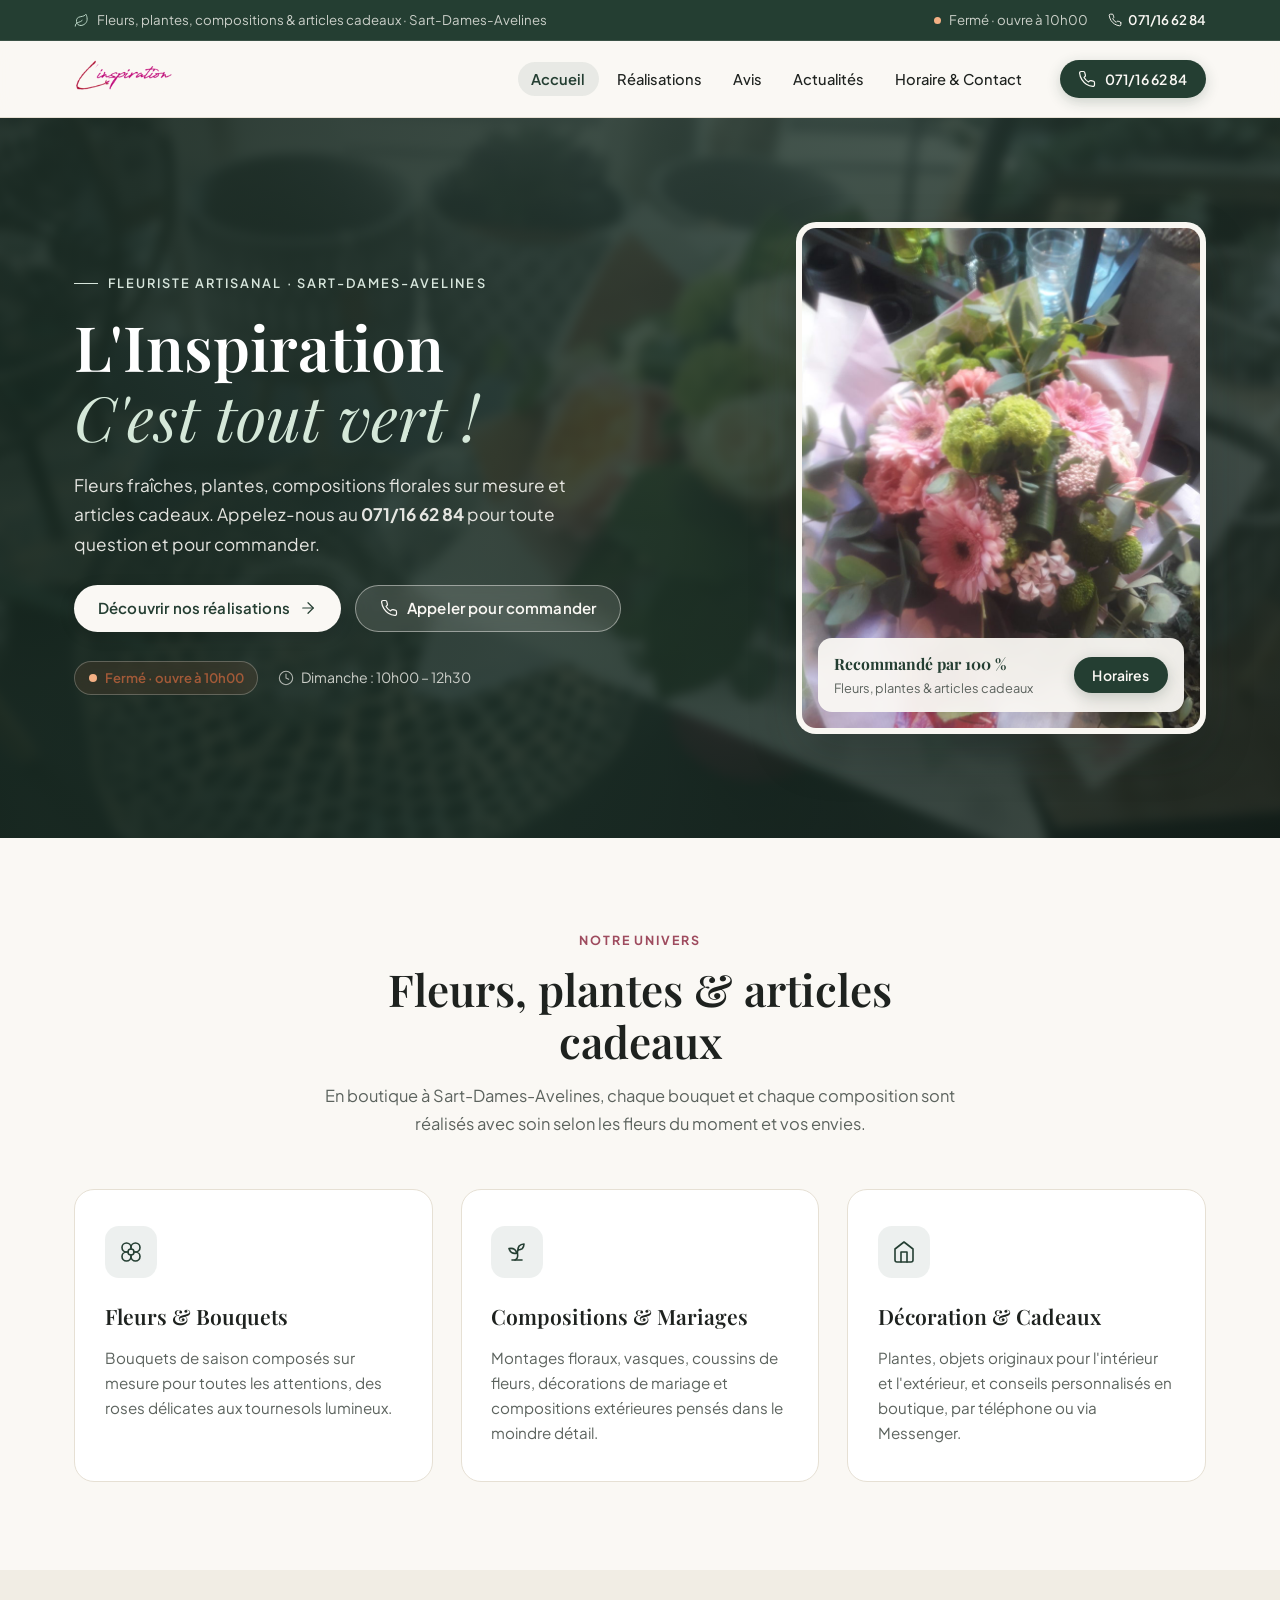
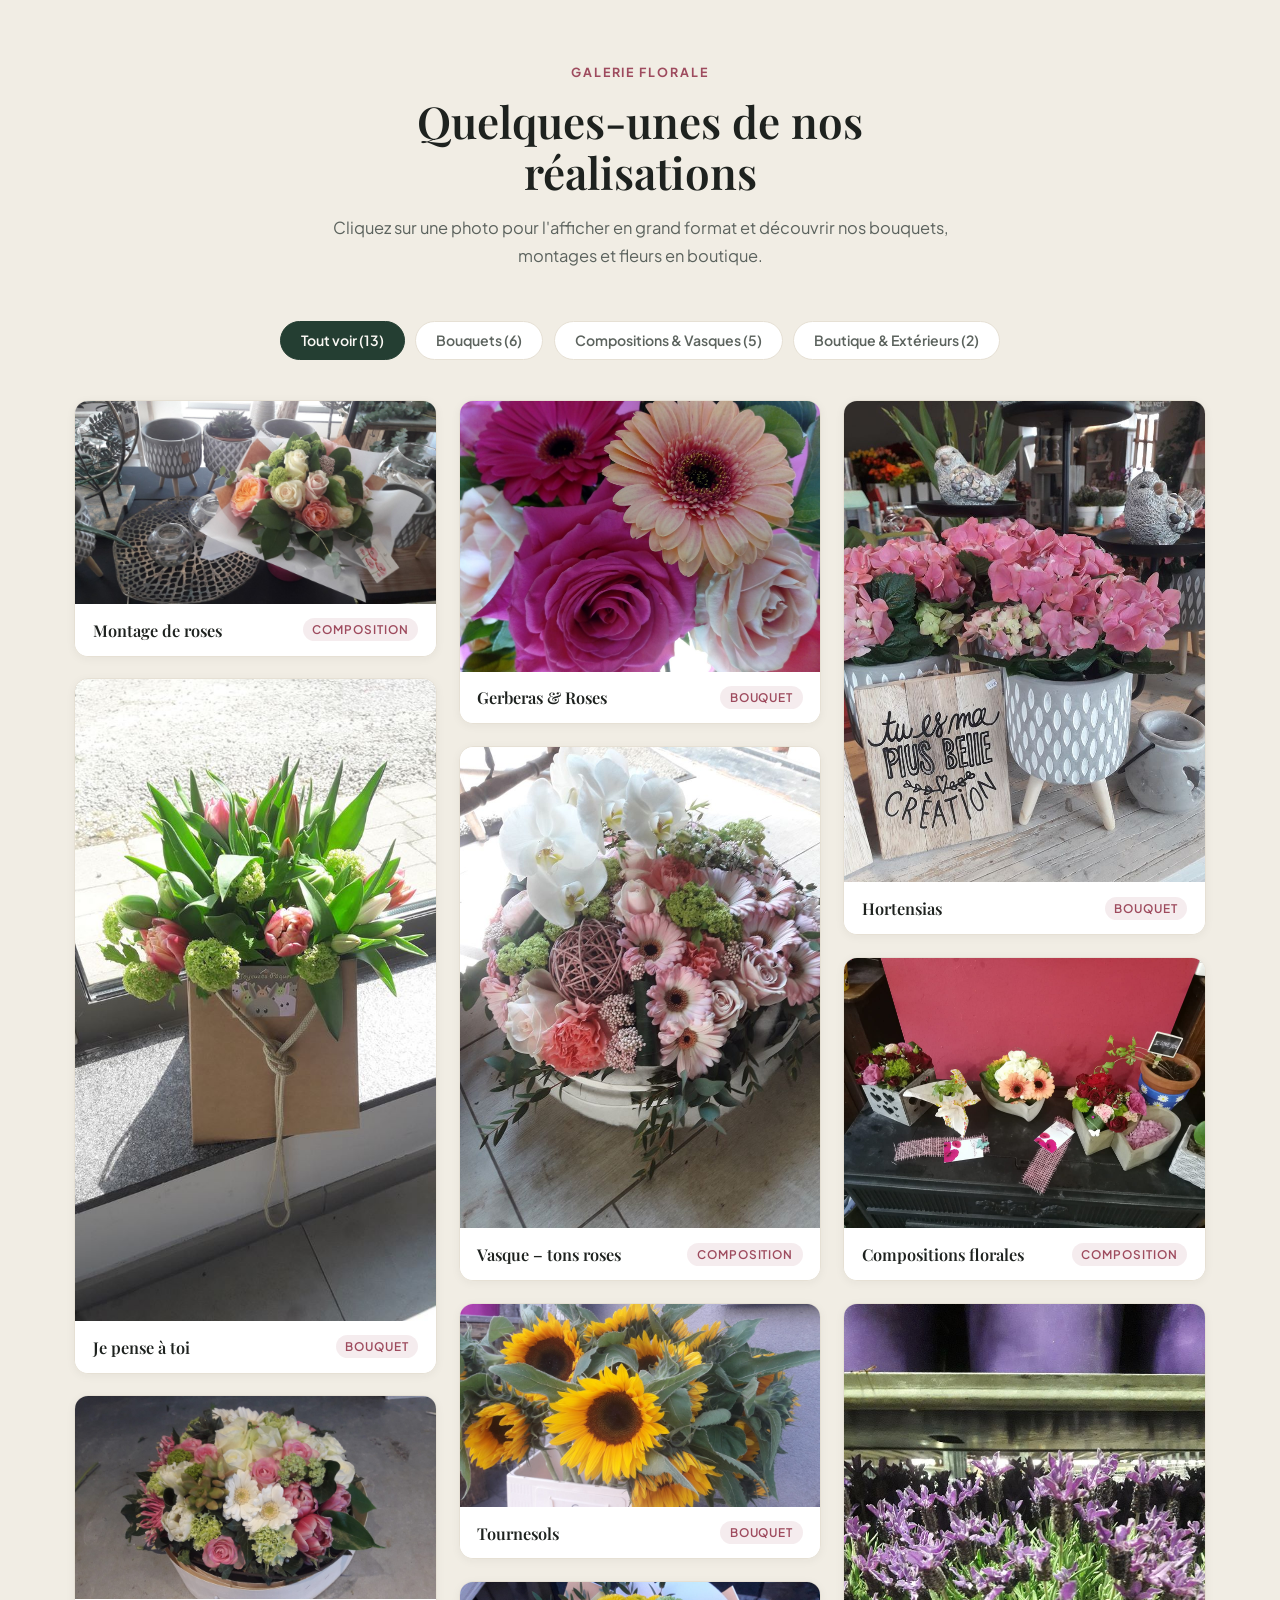
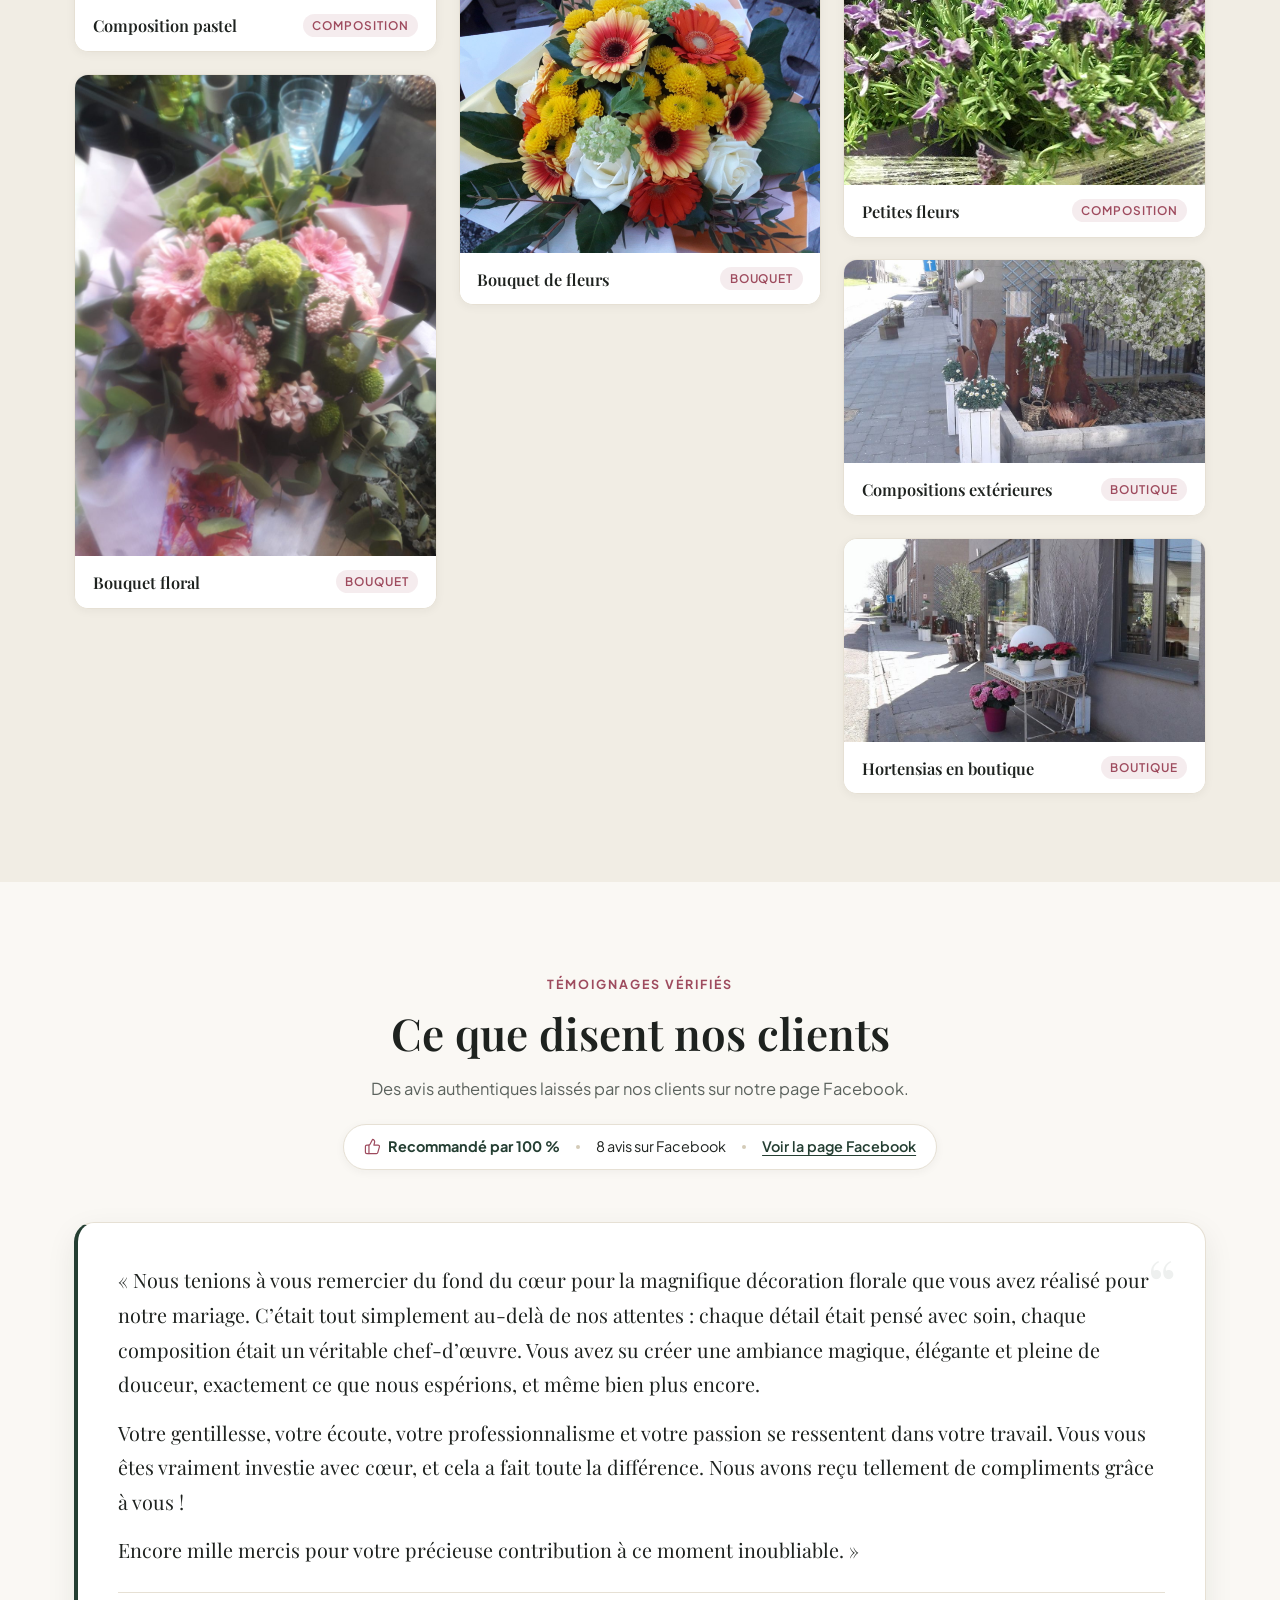
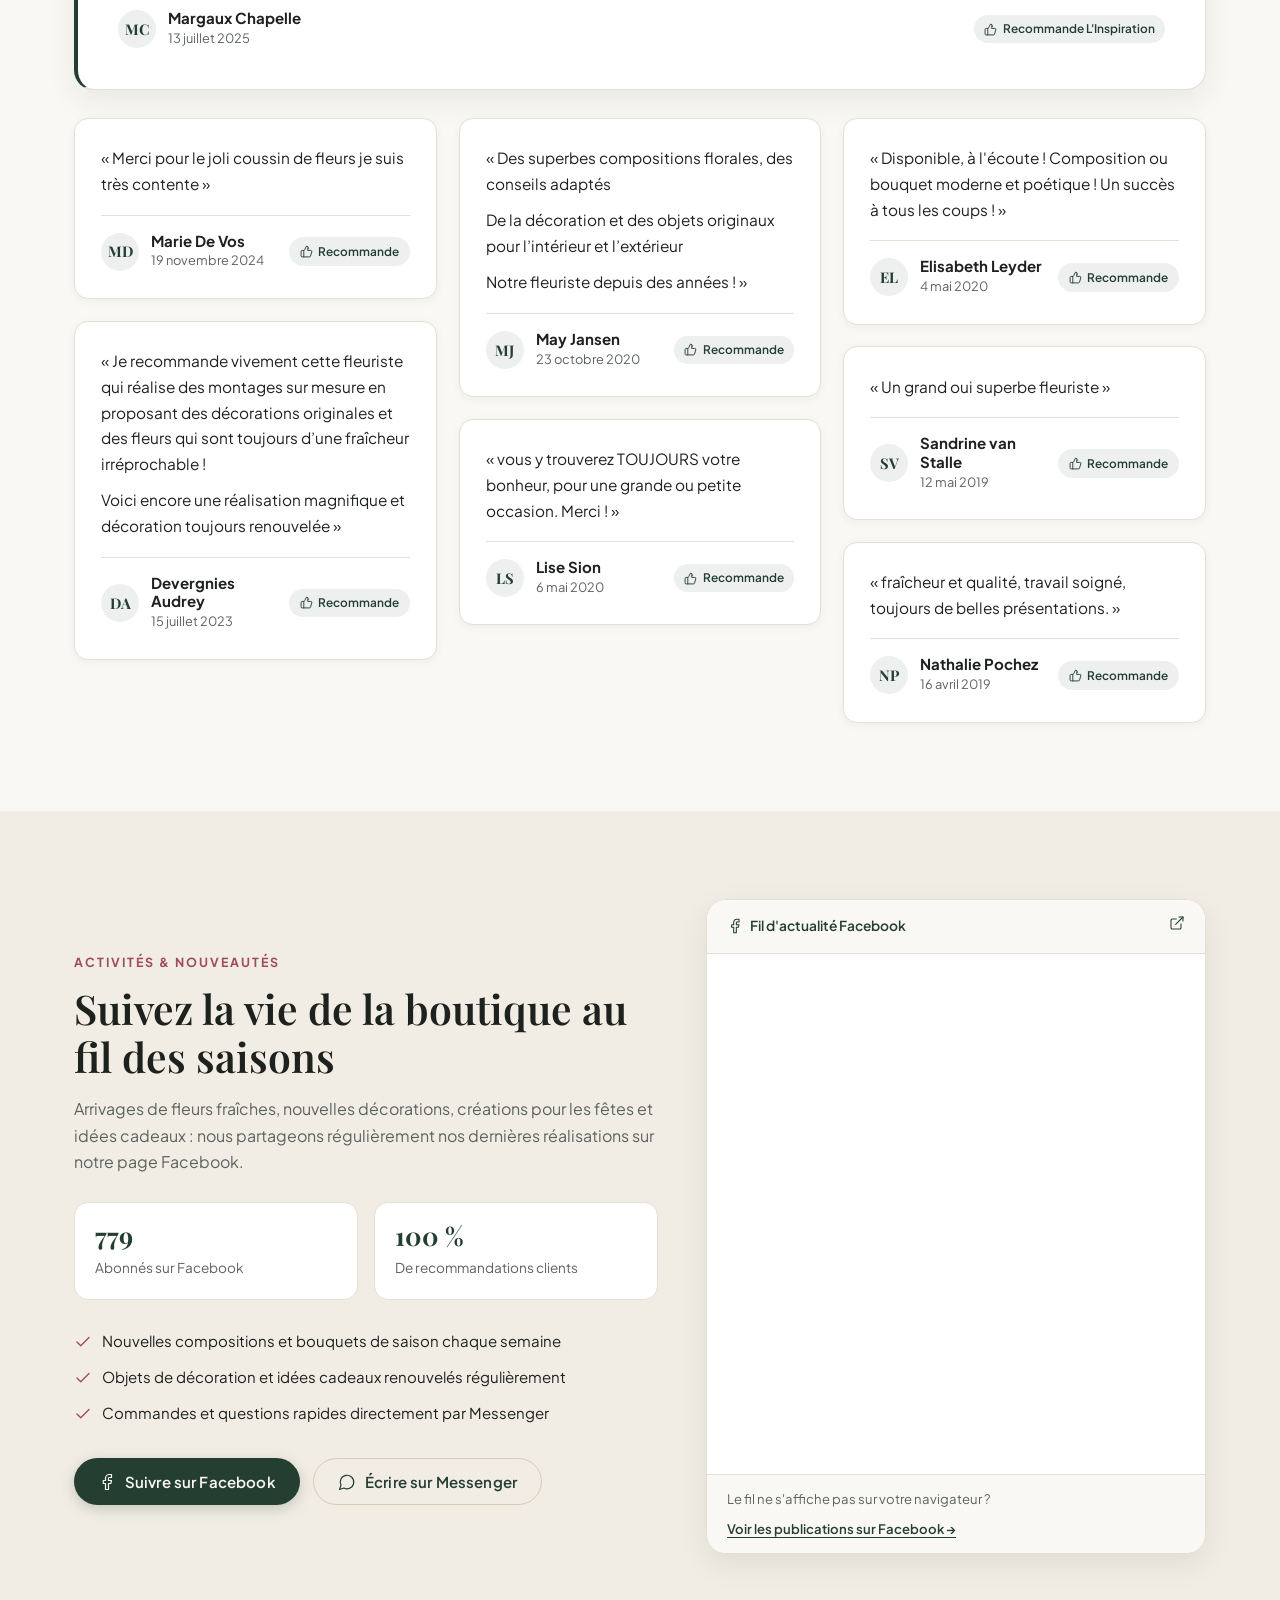
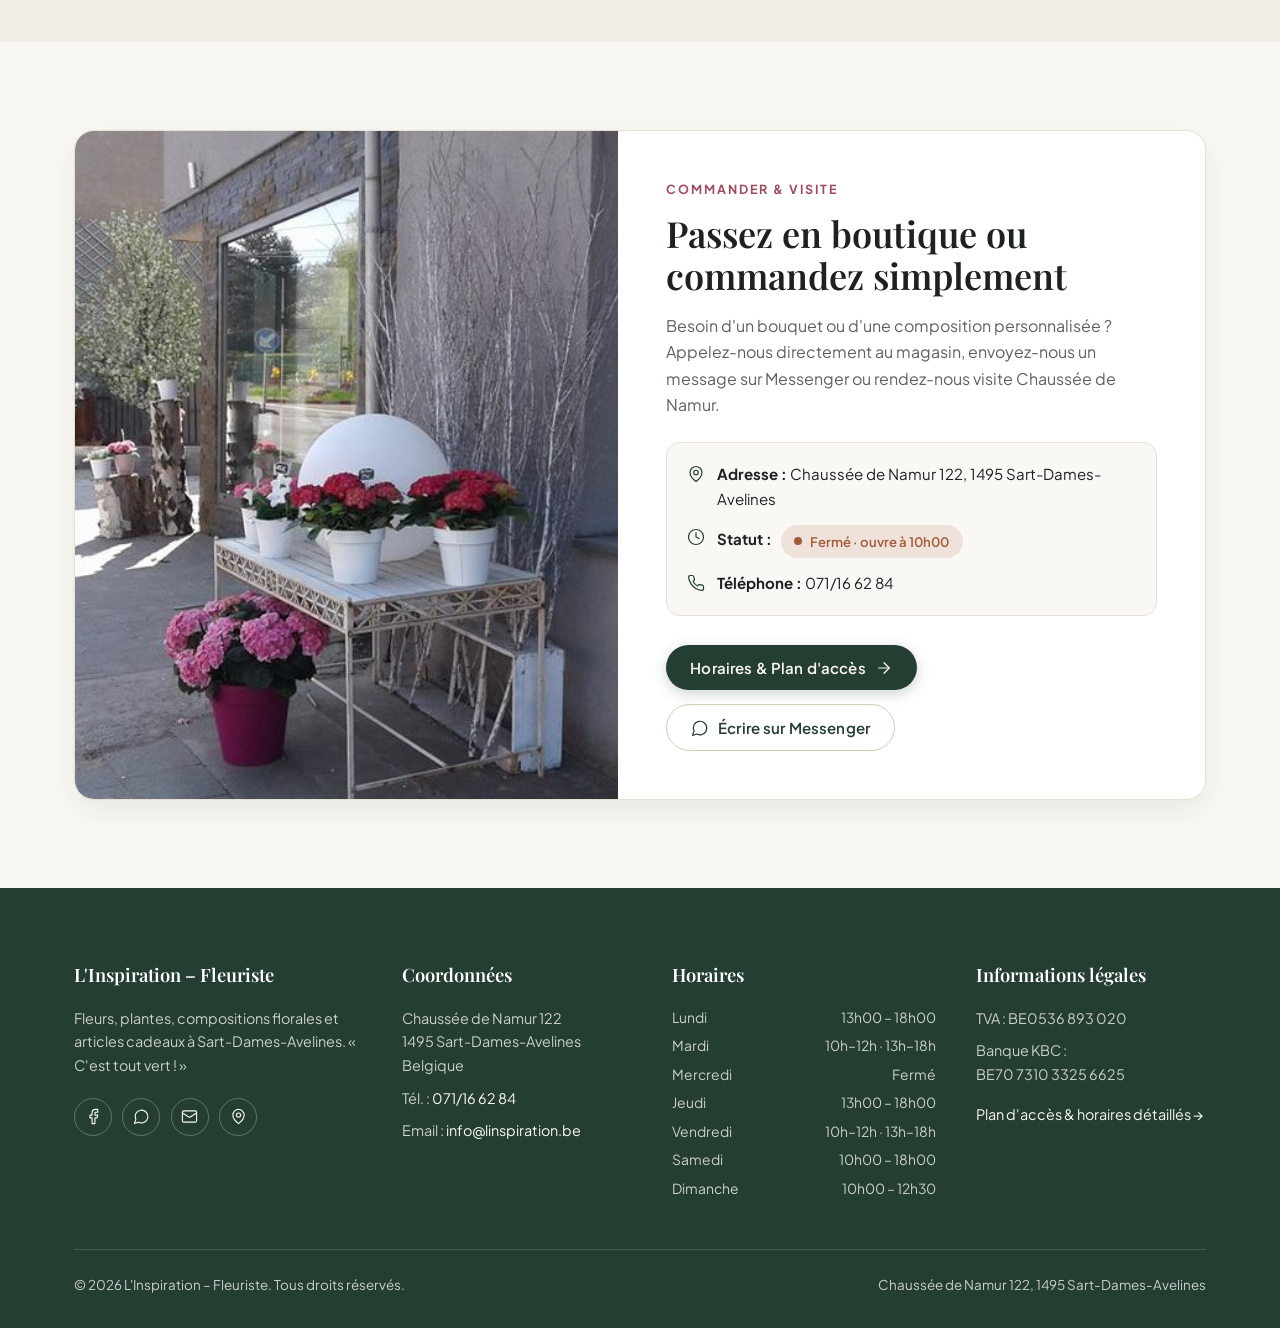
==== commit fe89a20b: "improved website and added content" ====
--- a/index.html
+++ b/index.html
@@ -4,7 +4,7 @@
   <meta charset="UTF-8">
   <meta name="viewport" content="width=device-width, initial-scale=1.0">
   <title>L'Inspiration – Fleuriste à Sart-Dames-Avelines | C'est tout vert !</title>
-  <meta name="description" content="L'Inspiration, fleuriste artisanal à Sart-Dames-Avelines (Chaussée de Namur 122). Fleurs fraîches, bouquets, compositions et décoration. Commandes au 071/16 62 84.">
+  <meta name="description" content="L'Inspiration, fleuriste artisanal à Sart-Dames-Avelines (Chaussée de Namur 122). Fleurs fraîches, plantes, compositions et articles cadeaux. Commandes au 071/16 62 84.">
   <!-- Retirer cette balise lors de la mise en production finale -->
   <meta name="robots" content="noindex, nofollow">
 
@@ -18,7 +18,7 @@
     "@context": "https://schema.org",
     "@type": "Florist",
     "name": "L'Inspiration – Fleuriste",
-    "description": "Fleurs, compositions florales et décoration à Sart-Dames-Avelines.",
+    "description": "Fleurs, plantes, compositions florales et articles cadeaux à Sart-Dames-Avelines.",
     "telephone": "+3271166284",
     "email": "info@linspiration.be",
     "address": {
@@ -39,7 +39,7 @@
       { "@type": "OpeningHoursSpecification", "dayOfWeek": "Sunday", "opens": "10:00", "closes": "12:30" }
     ],
     "sameAs": [
-      "https://www.facebook.com/Linspiration-1803857509942127/"
+      "https://www.facebook.com/p/Linspiration-100057343633912/?locale=fr_FR"
     ]
   }
   </script>
@@ -50,7 +50,7 @@
     <div class="container topbar__inner">
       <div class="topbar__left">
         <svg viewBox="0 0 24 24" fill="none" stroke="currentColor" stroke-width="1.6" stroke-linecap="round" stroke-linejoin="round" aria-hidden="true"><path d="M11 20A7 7 0 0 1 9.8 6.1C15.5 5 17 4.48 19 2c1 2 2 4.18 2 8 0 5.5-4.78 10-10 10Z"/><path d="M2 21c0-3 1.85-5.36 5.08-6C9.5 14.52 12 13 13 12"/></svg>
-        <span>Fleurs, compositions &amp; décoration · Sart-Dames-Avelines</span>
+        <span>Fleurs, plantes, compositions &amp; articles cadeaux · Sart-Dames-Avelines</span>
       </div>
       <div class="topbar__right">
         <span class="topbar__status js-open-status" data-status-format="short">
@@ -75,7 +75,9 @@
       <nav class="navbar__menu" id="main-menu" aria-label="Navigation principale">
         <ul class="navbar__links">
           <li><a href="index.html" class="navbar__link" aria-current="page">Accueil</a></li>
-          <li><a href="#realisations" class="navbar__link">Nos réalisations</a></li>
+          <li><a href="#realisations" class="navbar__link">Réalisations</a></li>
+          <li><a href="#avis" class="navbar__link">Avis</a></li>
+          <li><a href="#actualites" class="navbar__link">Actualités</a></li>
           <li><a href="horaire-contact.html" class="navbar__link">Horaire &amp; Contact</a></li>
         </ul>
         <a href="tel:+3271166284" class="btn btn--primary btn--sm">
@@ -106,7 +108,7 @@
             <em>C'est tout vert !</em>
           </h1>
           <p class="hero__subtitle">
-            Fleurs fraîches, bouquets de saison, compositions florales et décoration. Appelez-nous au <strong>071/16 62 84</strong> pour toute question et pour commander.
+            Fleurs fraîches, plantes, compositions florales sur mesure et articles cadeaux. Appelez-nous au <strong>071/16 62 84</strong> pour toute question et pour commander.
           </p>
 
           <div class="hero__actions">
@@ -137,8 +139,8 @@
             <img src="assets/20200406_152125-810x1080.jpg" alt="Bouquet floral composé chez L'Inspiration">
             <div class="hero__caption">
               <div>
-                <strong>Créations sur mesure</strong>
-                <span>Fleurs, compositions &amp; décoration</span>
+                <strong>Recommandé par 100 %</strong>
+                <span>Fleurs, plantes &amp; articles cadeaux</span>
               </div>
               <a href="horaire-contact.html" class="btn btn--primary btn--sm">Horaires</a>
             </div>
@@ -152,7 +154,7 @@
       <div class="container">
         <div class="section-header reveal">
           <span class="eyebrow">Notre univers</span>
-          <h2 class="section-title">Fleurs, compositions &amp; décoration</h2>
+          <h2 class="section-title">Fleurs, plantes &amp; articles cadeaux</h2>
           <p class="section-lead">
             En boutique à Sart-Dames-Avelines, chaque bouquet et chaque composition sont réalisés avec soin selon les fleurs du moment et vos envies.
           </p>
@@ -169,17 +171,17 @@
 
           <article class="pillar-card reveal">
             <div class="pillar-card__icon"><svg viewBox="0 0 24 24" fill="none" stroke="currentColor" stroke-width="1.6" stroke-linecap="round" stroke-linejoin="round" aria-hidden="true"><path d="M7 20h10"/><path d="M10 20c5.5-2.5.8-6.4 3-10"/><path d="M9.5 9.4c1.1.8 1.8 2.2 2.3 3.7-2 .4-3.5.4-4.8-.3-1.2-.6-2.3-1.9-3-4.2 2.8-.5 4.4 0 5.5.8z"/><path d="M14.1 6a7 7 0 0 0-1.1 4c1.9-.1 3.3-.6 4.3-1.4 1-1 1.6-2.3 1.7-4.6-2.7.1-4 1-4.9 2z"/></svg></div>
-            <h3 class="pillar-card__title">Compositions &amp; Vasques</h3>
+            <h3 class="pillar-card__title">Compositions &amp; Mariages</h3>
             <p class="pillar-card__desc">
-              Montages floraux, vasques aux tons pastels ou roses et compositions extérieures pensés pour durer et embellir vos espaces.
+              Montages floraux, vasques, coussins de fleurs, décorations de mariage et compositions extérieures pensés dans le moindre détail.
             </p>
           </article>
 
           <article class="pillar-card reveal">
             <div class="pillar-card__icon"><svg viewBox="0 0 24 24" fill="none" stroke="currentColor" stroke-width="1.6" stroke-linecap="round" stroke-linejoin="round" aria-hidden="true"><path d="m3 9 9-7 9 7v11a2 2 0 0 1-2 2H5a2 2 0 0 1-2-2z"/><polyline points="9 22 9 12 15 12 15 22"/></svg></div>
-            <h3 class="pillar-card__title">Décoration &amp; Conseil</h3>
+            <h3 class="pillar-card__title">Décoration &amp; Cadeaux</h3>
             <p class="pillar-card__desc">
-              Articles de décoration et accompagnement personnalisé en magasin, par téléphone ou via Messenger pour préparer vos commandes.
+              Plantes, objets originaux pour l'intérieur et l'extérieur, et conseils personnalisés en boutique, par téléphone ou via Messenger.
             </p>
           </article>
         </div>
@@ -352,6 +354,251 @@
       </div>
     </section>
 
+    <!-- Avis clients Facebook -->
+    <section class="section" id="avis">
+      <div class="container">
+        <div class="section-header reveal">
+          <span class="eyebrow">Témoignages vérifiés</span>
+          <h2 class="section-title">Ce que disent nos clients</h2>
+          <p class="section-lead">
+            Des avis authentiques laissés par nos clients sur notre page Facebook.
+          </p>
+
+          <div class="reviews-summary">
+            <span class="reviews-summary__badge">
+              <svg viewBox="0 0 24 24" fill="none" stroke="currentColor" stroke-width="1.7" stroke-linecap="round" stroke-linejoin="round" aria-hidden="true"><path d="M7 10v12"/><path d="M15 5.88 14 10h5.83a2 2 0 0 1 1.92 2.56l-2.33 8A2 2 0 0 1 17.5 22H4a2 2 0 0 1-2-2v-8a2 2 0 0 1 2-2h2.76a2 2 0 0 0 1.79-1.11L12 2a3.13 3.13 0 0 1 3 3.88Z"/></svg>
+              <span>Recommandé par 100 %</span>
+            </span>
+            <span class="reviews-summary__sep" aria-hidden="true"></span>
+            <span>8 avis sur Facebook</span>
+            <span class="reviews-summary__sep" aria-hidden="true"></span>
+            <a href="https://www.facebook.com/p/Linspiration-100057343633912/?locale=fr_FR" target="_blank" rel="noopener noreferrer" class="reviews-summary__link">Voir la page Facebook</a>
+          </div>
+        </div>
+
+        <!-- Avis mis en avant -->
+        <article class="review-featured reveal">
+          <span class="review-featured__quote-icon" aria-hidden="true">“</span>
+          <blockquote class="review-featured__text">
+            <p>« Nous tenions à vous remercier du fond du cœur pour la magnifique décoration florale que vous avez réalisé pour notre mariage. C’était tout simplement au-delà de nos attentes : chaque détail était pensé avec soin, chaque composition était un véritable chef-d’œuvre. Vous avez su créer une ambiance magique, élégante et pleine de douceur, exactement ce que nous espérions, et même bien plus encore.</p>
+            <p>Votre gentillesse, votre écoute, votre professionnalisme et votre passion se ressentent dans votre travail. Vous vous êtes vraiment investie avec cœur, et cela a fait toute la différence. Nous avons reçu tellement de compliments grâce à vous !</p>
+            <p>Encore mille mercis pour votre précieuse contribution à ce moment inoubliable. »</p>
+          </blockquote>
+          <footer class="review-meta">
+            <div class="review-author">
+              <span class="review-avatar" aria-hidden="true">MC</span>
+              <div>
+                <span class="review-author__name">Margaux Chapelle</span>
+                <time class="review-author__date">13 juillet 2025</time>
+              </div>
+            </div>
+            <span class="review-badge">
+              <svg viewBox="0 0 24 24" fill="none" stroke="currentColor" stroke-width="1.7" stroke-linecap="round" stroke-linejoin="round" aria-hidden="true"><path d="M7 10v12"/><path d="M15 5.88 14 10h5.83a2 2 0 0 1 1.92 2.56l-2.33 8A2 2 0 0 1 17.5 22H4a2 2 0 0 1-2-2v-8a2 2 0 0 1 2-2h2.76a2 2 0 0 0 1.79-1.11L12 2a3.13 3.13 0 0 1 3 3.88Z"/></svg>
+              <span>Recommande L'Inspiration</span>
+            </span>
+          </footer>
+        </article>
+
+        <!-- Les 7 autres avis Facebook en entier -->
+        <div class="reviews-grid">
+          <article class="review-card reveal">
+            <blockquote class="review-card__text">
+              <p>« Merci pour le joli coussin de fleurs je suis très contente »</p>
+            </blockquote>
+            <footer class="review-meta">
+              <div class="review-author">
+                <span class="review-avatar" aria-hidden="true">MD</span>
+                <div>
+                  <span class="review-author__name">Marie De Vos</span>
+                  <time class="review-author__date">19 novembre 2024</time>
+                </div>
+              </div>
+              <span class="review-badge">
+                <svg viewBox="0 0 24 24" fill="none" stroke="currentColor" stroke-width="1.7" stroke-linecap="round" stroke-linejoin="round" aria-hidden="true"><path d="M7 10v12"/><path d="M15 5.88 14 10h5.83a2 2 0 0 1 1.92 2.56l-2.33 8A2 2 0 0 1 17.5 22H4a2 2 0 0 1-2-2v-8a2 2 0 0 1 2-2h2.76a2 2 0 0 0 1.79-1.11L12 2a3.13 3.13 0 0 1 3 3.88Z"/></svg>
+                <span>Recommande</span>
+              </span>
+            </footer>
+          </article>
+          <article class="review-card reveal">
+            <blockquote class="review-card__text">
+              <p>« Je recommande vivement cette fleuriste qui réalise des montages sur mesure en proposant des décorations originales et des fleurs qui sont toujours d’une fraîcheur irréprochable !</p><p>Voici encore une réalisation magnifique et décoration toujours renouvelée »</p>
+            </blockquote>
+            <footer class="review-meta">
+              <div class="review-author">
+                <span class="review-avatar" aria-hidden="true">DA</span>
+                <div>
+                  <span class="review-author__name">Devergnies Audrey</span>
+                  <time class="review-author__date">15 juillet 2023</time>
+                </div>
+              </div>
+              <span class="review-badge">
+                <svg viewBox="0 0 24 24" fill="none" stroke="currentColor" stroke-width="1.7" stroke-linecap="round" stroke-linejoin="round" aria-hidden="true"><path d="M7 10v12"/><path d="M15 5.88 14 10h5.83a2 2 0 0 1 1.92 2.56l-2.33 8A2 2 0 0 1 17.5 22H4a2 2 0 0 1-2-2v-8a2 2 0 0 1 2-2h2.76a2 2 0 0 0 1.79-1.11L12 2a3.13 3.13 0 0 1 3 3.88Z"/></svg>
+                <span>Recommande</span>
+              </span>
+            </footer>
+          </article>
+          <article class="review-card reveal">
+            <blockquote class="review-card__text">
+              <p>« Des superbes compositions florales, des conseils adaptés</p><p>De la décoration et des objets originaux pour l’intérieur et l’extérieur</p><p>Notre fleuriste depuis des années ! »</p>
+            </blockquote>
+            <footer class="review-meta">
+              <div class="review-author">
+                <span class="review-avatar" aria-hidden="true">MJ</span>
+                <div>
+                  <span class="review-author__name">May Jansen</span>
+                  <time class="review-author__date">23 octobre 2020</time>
+                </div>
+              </div>
+              <span class="review-badge">
+                <svg viewBox="0 0 24 24" fill="none" stroke="currentColor" stroke-width="1.7" stroke-linecap="round" stroke-linejoin="round" aria-hidden="true"><path d="M7 10v12"/><path d="M15 5.88 14 10h5.83a2 2 0 0 1 1.92 2.56l-2.33 8A2 2 0 0 1 17.5 22H4a2 2 0 0 1-2-2v-8a2 2 0 0 1 2-2h2.76a2 2 0 0 0 1.79-1.11L12 2a3.13 3.13 0 0 1 3 3.88Z"/></svg>
+                <span>Recommande</span>
+              </span>
+            </footer>
+          </article>
+          <article class="review-card reveal">
+            <blockquote class="review-card__text">
+              <p>« vous y trouverez TOUJOURS votre bonheur, pour une grande ou petite occasion. Merci ! »</p>
+            </blockquote>
+            <footer class="review-meta">
+              <div class="review-author">
+                <span class="review-avatar" aria-hidden="true">LS</span>
+                <div>
+                  <span class="review-author__name">Lise Sion</span>
+                  <time class="review-author__date">6 mai 2020</time>
+                </div>
+              </div>
+              <span class="review-badge">
+                <svg viewBox="0 0 24 24" fill="none" stroke="currentColor" stroke-width="1.7" stroke-linecap="round" stroke-linejoin="round" aria-hidden="true"><path d="M7 10v12"/><path d="M15 5.88 14 10h5.83a2 2 0 0 1 1.92 2.56l-2.33 8A2 2 0 0 1 17.5 22H4a2 2 0 0 1-2-2v-8a2 2 0 0 1 2-2h2.76a2 2 0 0 0 1.79-1.11L12 2a3.13 3.13 0 0 1 3 3.88Z"/></svg>
+                <span>Recommande</span>
+              </span>
+            </footer>
+          </article>
+          <article class="review-card reveal">
+            <blockquote class="review-card__text">
+              <p>« Disponible, à l'écoute ! Composition ou bouquet moderne et poétique ! Un succès à tous les coups ! »</p>
+            </blockquote>
+            <footer class="review-meta">
+              <div class="review-author">
+                <span class="review-avatar" aria-hidden="true">EL</span>
+                <div>
+                  <span class="review-author__name">Elisabeth Leyder</span>
+                  <time class="review-author__date">4 mai 2020</time>
+                </div>
+              </div>
+              <span class="review-badge">
+                <svg viewBox="0 0 24 24" fill="none" stroke="currentColor" stroke-width="1.7" stroke-linecap="round" stroke-linejoin="round" aria-hidden="true"><path d="M7 10v12"/><path d="M15 5.88 14 10h5.83a2 2 0 0 1 1.92 2.56l-2.33 8A2 2 0 0 1 17.5 22H4a2 2 0 0 1-2-2v-8a2 2 0 0 1 2-2h2.76a2 2 0 0 0 1.79-1.11L12 2a3.13 3.13 0 0 1 3 3.88Z"/></svg>
+                <span>Recommande</span>
+              </span>
+            </footer>
+          </article>
+          <article class="review-card reveal">
+            <blockquote class="review-card__text">
+              <p>« Un grand oui superbe fleuriste »</p>
+            </blockquote>
+            <footer class="review-meta">
+              <div class="review-author">
+                <span class="review-avatar" aria-hidden="true">SV</span>
+                <div>
+                  <span class="review-author__name">Sandrine van Stalle</span>
+                  <time class="review-author__date">12 mai 2019</time>
+                </div>
+              </div>
+              <span class="review-badge">
+                <svg viewBox="0 0 24 24" fill="none" stroke="currentColor" stroke-width="1.7" stroke-linecap="round" stroke-linejoin="round" aria-hidden="true"><path d="M7 10v12"/><path d="M15 5.88 14 10h5.83a2 2 0 0 1 1.92 2.56l-2.33 8A2 2 0 0 1 17.5 22H4a2 2 0 0 1-2-2v-8a2 2 0 0 1 2-2h2.76a2 2 0 0 0 1.79-1.11L12 2a3.13 3.13 0 0 1 3 3.88Z"/></svg>
+                <span>Recommande</span>
+              </span>
+            </footer>
+          </article>
+          <article class="review-card reveal">
+            <blockquote class="review-card__text">
+              <p>« fraîcheur et qualité, travail soigné, toujours de belles présentations. »</p>
+            </blockquote>
+            <footer class="review-meta">
+              <div class="review-author">
+                <span class="review-avatar" aria-hidden="true">NP</span>
+                <div>
+                  <span class="review-author__name">Nathalie Pochez</span>
+                  <time class="review-author__date">16 avril 2019</time>
+                </div>
+              </div>
+              <span class="review-badge">
+                <svg viewBox="0 0 24 24" fill="none" stroke="currentColor" stroke-width="1.7" stroke-linecap="round" stroke-linejoin="round" aria-hidden="true"><path d="M7 10v12"/><path d="M15 5.88 14 10h5.83a2 2 0 0 1 1.92 2.56l-2.33 8A2 2 0 0 1 17.5 22H4a2 2 0 0 1-2-2v-8a2 2 0 0 1 2-2h2.76a2 2 0 0 0 1.79-1.11L12 2a3.13 3.13 0 0 1 3 3.88Z"/></svg>
+                <span>Recommande</span>
+              </span>
+            </footer>
+          </article>
+        </div>
+      </div>
+    </section>
+
+    <!-- Actualités & Activités Facebook -->
+    <section class="section section--tinted" id="actualites">
+      <div class="container">
+        <div class="fb-section-grid">
+          <div class="reveal">
+            <span class="eyebrow">Activités &amp; Nouveautés</span>
+            <h2 class="fb-intro__title">Suivez la vie de la boutique au fil des saisons</h2>
+            <p class="fb-intro__text">
+              Arrivages de fleurs fraîches, nouvelles décorations, créations pour les fêtes et idées cadeaux : nous partageons régulièrement nos dernières réalisations sur notre page Facebook.
+            </p>
+
+            <div class="fb-stats">
+              <div class="fb-stat">
+                <strong>779</strong>
+                <span>Abonnés sur Facebook</span>
+              </div>
+              <div class="fb-stat">
+                <strong>100 %</strong>
+                <span>De recommandations clients</span>
+              </div>
+            </div>
+
+            <ul class="fb-highlights">
+              <li><svg viewBox="0 0 24 24" fill="none" stroke="currentColor" stroke-width="1.8" stroke-linecap="round" stroke-linejoin="round" aria-hidden="true"><path d="M20 6 9 17l-5-5"/></svg><span>Nouvelles compositions et bouquets de saison chaque semaine</span></li>
+              <li><svg viewBox="0 0 24 24" fill="none" stroke="currentColor" stroke-width="1.8" stroke-linecap="round" stroke-linejoin="round" aria-hidden="true"><path d="M20 6 9 17l-5-5"/></svg><span>Objets de décoration et idées cadeaux renouvelés régulièrement</span></li>
+              <li><svg viewBox="0 0 24 24" fill="none" stroke="currentColor" stroke-width="1.8" stroke-linecap="round" stroke-linejoin="round" aria-hidden="true"><path d="M20 6 9 17l-5-5"/></svg><span>Commandes et questions rapides directement par Messenger</span></li>
+            </ul>
+
+            <div class="fb-actions">
+              <a href="https://www.facebook.com/p/Linspiration-100057343633912/?locale=fr_FR" target="_blank" rel="noopener noreferrer" class="btn btn--primary">
+                <svg viewBox="0 0 24 24" fill="none" stroke="currentColor" stroke-width="1.6" stroke-linecap="round" stroke-linejoin="round" aria-hidden="true"><path d="M18 2h-3a5 5 0 0 0-5 5v3H7v4h3v8h4v-8h3l1-4h-4V7a1 1 0 0 1 1-1h3z"/></svg>
+                <span>Suivre sur Facebook</span>
+              </a>
+              <a href="https://www.messenger.com/t/1803857509942127" target="_blank" rel="noopener noreferrer" class="btn btn--outline">
+                <svg viewBox="0 0 24 24" fill="none" stroke="currentColor" stroke-width="1.6" stroke-linecap="round" stroke-linejoin="round" aria-hidden="true"><path d="M7.9 20A9 9 0 1 0 4 16.1L2 22Z"/></svg>
+                <span>Écrire sur Messenger</span>
+              </a>
+            </div>
+          </div>
+
+          <div class="fb-embed-card reveal">
+            <div class="fb-embed-card__header">
+              <span><svg viewBox="0 0 24 24" fill="none" stroke="currentColor" stroke-width="1.6" stroke-linecap="round" stroke-linejoin="round" aria-hidden="true"><path d="M18 2h-3a5 5 0 0 0-5 5v3H7v4h3v8h4v-8h3l1-4h-4V7a1 1 0 0 1 1-1h3z"/></svg> Fil d'actualité Facebook</span>
+              <a href="https://www.facebook.com/p/Linspiration-100057343633912/?locale=fr_FR" target="_blank" rel="noopener noreferrer" aria-label="Ouvrir Facebook dans un nouvel onglet"><svg viewBox="0 0 24 24" fill="none" stroke="currentColor" stroke-width="1.6" stroke-linecap="round" stroke-linejoin="round" aria-hidden="true"><path d="M18 13v6a2 2 0 0 1-2 2H5a2 2 0 0 1-2-2V8a2 2 0 0 1 2-2h6"/><polyline points="15 3 21 3 21 9"/><line x1="10" x2="21" y1="14" y2="3"/></svg></a>
+            </div>
+            <div class="fb-embed-card__body">
+              <iframe
+                class="fb-embed-card__iframe"
+                title="Actualités Facebook de L'Inspiration – Fleuriste"
+                src="https://www.facebook.com/plugins/page.php?href=https%3A%2F%2Fwww.facebook.com%2Fp%2FLinspiration-100057343633912%2F&tabs=timeline&width=500&height=520&small_header=false&adapt_container_width=true&hide_cover=false&show_facepile=true&locale=fr_FR"
+                width="500"
+                height="520"
+                scrolling="no"
+                frameborder="0"
+                loading="lazy"
+                allowfullscreen="true"
+                allow="autoplay; clipboard-write; encrypted-media; picture-in-picture; web-share">
+              </iframe>
+            </div>
+            <div class="fb-embed-card__footer">
+              <span>Le fil ne s'affiche pas sur votre navigateur ?</span>
+              <a href="https://www.facebook.com/p/Linspiration-100057343633912/?locale=fr_FR" target="_blank" rel="noopener noreferrer">Voir les publications sur Facebook →</a>
+            </div>
+          </div>
+        </div>
+      </div>
+    </section>
+
     <!-- Commander & Nous rendre visite -->
     <section class="section">
       <div class="container">
@@ -410,9 +657,9 @@
       <div class="footer__grid">
         <div>
           <h3 class="footer__title">L'Inspiration – Fleuriste</h3>
-          <p class="footer__text">Fleurs, compositions florales et décoration à Sart-Dames-Avelines. « C'est tout vert ! »</p>
+          <p class="footer__text">Fleurs, plantes, compositions florales et articles cadeaux à Sart-Dames-Avelines. « C'est tout vert ! »</p>
           <div class="footer__socials">
-            <a href="https://www.facebook.com/Linspiration-1803857509942127/" target="_blank" rel="noopener noreferrer" class="footer__social" aria-label="Facebook">
+            <a href="https://www.facebook.com/p/Linspiration-100057343633912/?locale=fr_FR" target="_blank" rel="noopener noreferrer" class="footer__social" aria-label="Facebook">
               <svg viewBox="0 0 24 24" fill="none" stroke="currentColor" stroke-width="1.6" stroke-linecap="round" stroke-linejoin="round" aria-hidden="true"><path d="M18 2h-3a5 5 0 0 0-5 5v3H7v4h3v8h4v-8h3l1-4h-4V7a1 1 0 0 1 1-1h3z"/></svg>
             </a>
             <a href="https://www.messenger.com/t/1803857509942127" target="_blank" rel="noopener noreferrer" class="footer__social" aria-label="Messenger">
--- a/styles.css
+++ b/styles.css
@@ -386,23 +386,24 @@
 .navbar__menu {
   display: flex;
   align-items: center;
-  gap: 2rem;
+  gap: 1.5rem;
 }
 
 .navbar__links {
   display: flex;
   align-items: center;
-  gap: 0.4rem;
+  gap: 0.25rem;
 }
 
 .navbar__link {
   position: relative;
-  padding: 0.5rem 0.9rem;
+  padding: 0.5rem 0.85rem;
   border-radius: var(--radius-pill);
-  font-size: 0.93rem;
+  font-size: 0.92rem;
   font-weight: 500;
   color: var(--text-main);
   transition: color var(--t-fast), background-color var(--t-fast);
+  white-space: nowrap;
 }
 
 .navbar__link:hover {
@@ -454,6 +455,7 @@
    ========================================================================== */
 .section {
   padding: 5.5rem 0;
+  scroll-margin-top: calc(var(--nav-height) + 12px);
 }
 
 .section--tinted {
@@ -461,7 +463,7 @@
 }
 
 .section-header {
-  max-width: 640px;
+  max-width: 660px;
   margin: 0 auto 3.25rem;
   text-align: center;
 }
@@ -825,6 +827,351 @@
   padding: 0.25rem 0.6rem;
   border-radius: var(--radius-pill);
   flex-shrink: 0;
+}
+
+/* Avis Clients (Facebook)
+   ========================================================================== */
+.reviews-summary {
+  display: inline-flex;
+  align-items: center;
+  flex-wrap: wrap;
+  justify-content: center;
+  gap: 0.65rem 1rem;
+  margin-top: 1.35rem;
+  padding: 0.65rem 1.25rem;
+  border-radius: var(--radius-pill);
+  background-color: var(--surface);
+  border: 1px solid var(--border);
+  box-shadow: var(--shadow-sm);
+  font-size: 0.9rem;
+  color: var(--text-main);
+}
+
+.reviews-summary__badge {
+  display: inline-flex;
+  align-items: center;
+  gap: 0.45rem;
+  font-weight: 700;
+  color: var(--primary);
+}
+
+.reviews-summary__badge svg {
+  width: 17px;
+  height: 17px;
+  color: var(--accent);
+}
+
+.reviews-summary__sep {
+  width: 4px;
+  height: 4px;
+  border-radius: 50%;
+  background-color: var(--border-strong);
+}
+
+.reviews-summary__link {
+  color: var(--primary);
+  font-weight: 600;
+  text-decoration: underline;
+  text-underline-offset: 3px;
+}
+
+.reviews-summary__link:hover {
+  color: var(--accent);
+}
+
+.review-featured {
+  position: relative;
+  background-color: var(--surface);
+  border: 1px solid var(--border);
+  border-left: 4px solid var(--primary);
+  border-radius: var(--radius-lg);
+  padding: 2.5rem;
+  margin-bottom: 1.75rem;
+  box-shadow: var(--shadow-md);
+}
+
+.review-featured__quote-icon {
+  position: absolute;
+  top: 1.5rem;
+  right: 1.75rem;
+  font-family: var(--font-serif);
+  font-size: 4.5rem;
+  line-height: 1;
+  color: var(--primary-soft);
+  pointer-events: none;
+  user-select: none;
+}
+
+.review-featured__text {
+  font-family: var(--font-serif);
+  font-size: clamp(1.08rem, 1.8vw, 1.24rem);
+  line-height: 1.75;
+  color: var(--text-main);
+  margin: 0 0 1.5rem;
+}
+
+.review-featured__text p {
+  margin: 0 0 0.85rem;
+}
+
+.review-featured__text p:last-child {
+  margin-bottom: 0;
+}
+
+.reviews-grid {
+  columns: 3 290px;
+  column-gap: 1.35rem;
+}
+
+.review-card {
+  break-inside: avoid;
+  margin: 0 0 1.35rem;
+  background-color: var(--surface);
+  border: 1px solid var(--border);
+  border-radius: var(--radius-md);
+  padding: 1.65rem;
+  box-shadow: var(--shadow-sm);
+  display: flex;
+  flex-direction: column;
+  gap: 1.1rem;
+  transition: transform var(--t-normal), box-shadow var(--t-normal), border-color var(--t-normal);
+}
+
+.review-card:hover {
+  transform: translateY(-3px);
+  box-shadow: var(--shadow-md);
+  border-color: var(--border-strong);
+}
+
+.review-card__text {
+  margin: 0;
+  font-size: 0.96rem;
+  line-height: 1.68;
+  color: var(--text-main);
+}
+
+.review-card__text p {
+  margin: 0 0 0.65rem;
+}
+
+.review-card__text p:last-child {
+  margin-bottom: 0;
+}
+
+.review-meta {
+  display: flex;
+  align-items: center;
+  justify-content: space-between;
+  gap: 0.85rem;
+  padding-top: 1rem;
+  border-top: 1px solid var(--border);
+}
+
+.review-author {
+  display: flex;
+  align-items: center;
+  gap: 0.75rem;
+  min-width: 0;
+}
+
+.review-avatar {
+  width: 38px;
+  height: 38px;
+  border-radius: 50%;
+  background-color: var(--primary-soft);
+  color: var(--primary);
+  font-family: var(--font-serif);
+  font-weight: 700;
+  font-size: 0.92rem;
+  display: flex;
+  align-items: center;
+  justify-content: center;
+  flex-shrink: 0;
+}
+
+.review-author__name {
+  display: block;
+  font-weight: 700;
+  font-size: 0.94rem;
+  color: var(--text-main);
+  line-height: 1.25;
+}
+
+.review-author__date {
+  display: block;
+  font-size: 0.8rem;
+  color: var(--text-muted);
+}
+
+.review-badge {
+  display: inline-flex;
+  align-items: center;
+  gap: 0.35rem;
+  font-size: 0.74rem;
+  font-weight: 600;
+  color: var(--primary);
+  background-color: var(--primary-soft);
+  padding: 0.28rem 0.65rem;
+  border-radius: var(--radius-pill);
+  white-space: nowrap;
+  flex-shrink: 0;
+}
+
+.review-badge svg {
+  width: 13px;
+  height: 13px;
+}
+
+/* Section Actualités Facebook
+   ========================================================================== */
+.fb-section-grid {
+  display: grid;
+  grid-template-columns: minmax(0, 1fr) minmax(0, 500px);
+  gap: 3rem;
+  align-items: center;
+}
+
+.fb-intro__title {
+  font-family: var(--font-serif);
+  font-size: clamp(1.9rem, 3.6vw, 2.55rem);
+  font-weight: 600;
+  line-height: 1.18;
+  margin: 0 0 1rem;
+  color: var(--text-main);
+}
+
+.fb-intro__text {
+  font-size: 1rem;
+  color: var(--text-muted);
+  margin: 0 0 1.65rem;
+}
+
+.fb-stats {
+  display: grid;
+  grid-template-columns: repeat(2, minmax(0, 1fr));
+  gap: 1rem;
+  margin-bottom: 1.85rem;
+}
+
+.fb-stat {
+  background-color: var(--surface);
+  border: 1px solid var(--border);
+  border-radius: var(--radius-md);
+  padding: 1.15rem 1.25rem;
+}
+
+.fb-stat strong {
+  display: block;
+  font-family: var(--font-serif);
+  font-size: 1.6rem;
+  line-height: 1.15;
+  color: var(--primary);
+  margin-bottom: 0.2rem;
+}
+
+.fb-stat span {
+  font-size: 0.85rem;
+  color: var(--text-muted);
+}
+
+.fb-highlights {
+  display: grid;
+  gap: 0.7rem;
+  margin-bottom: 2rem;
+}
+
+.fb-highlights li {
+  display: flex;
+  align-items: center;
+  gap: 0.65rem;
+  font-size: 0.94rem;
+  color: var(--text-main);
+}
+
+.fb-highlights svg {
+  width: 18px;
+  height: 18px;
+  color: var(--accent);
+  flex-shrink: 0;
+}
+
+.fb-actions {
+  display: flex;
+  flex-wrap: wrap;
+  gap: 0.85rem;
+}
+
+.fb-embed-card {
+  width: 100%;
+  max-width: 500px;
+  justify-self: center;
+  background-color: var(--surface);
+  border: 1px solid var(--border);
+  border-radius: var(--radius-lg);
+  overflow: hidden;
+  box-shadow: var(--shadow-md);
+}
+
+.fb-embed-card__header {
+  display: flex;
+  align-items: center;
+  justify-content: space-between;
+  gap: 0.75rem;
+  padding: 0.95rem 1.25rem;
+  border-bottom: 1px solid var(--border);
+  background-color: var(--bg-primary);
+  font-size: 0.86rem;
+  font-weight: 600;
+  color: var(--primary);
+}
+
+.fb-embed-card__header span {
+  display: inline-flex;
+  align-items: center;
+  gap: 0.45rem;
+}
+
+.fb-embed-card__header svg {
+  width: 16px;
+  height: 16px;
+}
+
+.fb-embed-card__body {
+  position: relative;
+  min-height: 520px;
+  background-color: #FFFFFF;
+}
+
+.fb-embed-card__iframe {
+  display: block;
+  width: 100%;
+  height: 520px;
+  border: none;
+  overflow: hidden;
+}
+
+.fb-embed-card__footer {
+  padding: 0.85rem 1.25rem;
+  border-top: 1px solid var(--border);
+  background-color: var(--bg-primary);
+  font-size: 0.82rem;
+  color: var(--text-muted);
+  display: flex;
+  align-items: center;
+  justify-content: space-between;
+  flex-wrap: wrap;
+  gap: 0.5rem;
+}
+
+.fb-embed-card__footer a {
+  color: var(--primary);
+  font-weight: 600;
+  text-decoration: underline;
+  text-underline-offset: 3px;
+}
+
+.fb-embed-card__footer a:hover {
+  color: var(--accent);
 }
 
 /* Bandeau Commander & Visite
@@ -1433,6 +1780,18 @@
 
 /* Responsive
    ========================================================================== */
+@media (max-width: 1020px) {
+  .fb-section-grid {
+    grid-template-columns: 1fr;
+    gap: 2.25rem;
+  }
+
+  .fb-embed-card {
+    justify-self: stretch;
+    margin: 0 auto;
+  }
+}
+
 @media (max-width: 980px) {
   .hero__grid {
     grid-template-columns: 1fr;
@@ -1471,7 +1830,7 @@
   }
 }
 
-@media (max-width: 768px) {
+@media (max-width: 860px) {
   .topbar__left {
     display: none;
   }
@@ -1538,8 +1897,13 @@
     display: none;
   }
 
-  .gallery-masonry {
-    columns: 2 220px;
+  .gallery-masonry,
+  .reviews-grid {
+    columns: 2 240px;
+  }
+
+  .review-featured {
+    padding: 1.75rem;
   }
 
   .info-card {
@@ -1556,12 +1920,18 @@
 }
 
 @media (max-width: 520px) {
-  .gallery-masonry {
+  .gallery-masonry,
+  .reviews-grid {
     columns: 1;
   }
 
+  .fb-stats {
+    grid-template-columns: 1fr;
+  }
+
   .hero__actions .btn,
-  .visit-card__actions .btn {
+  .visit-card__actions .btn,
+  .fb-actions .btn {
     width: 100%;
   }
 
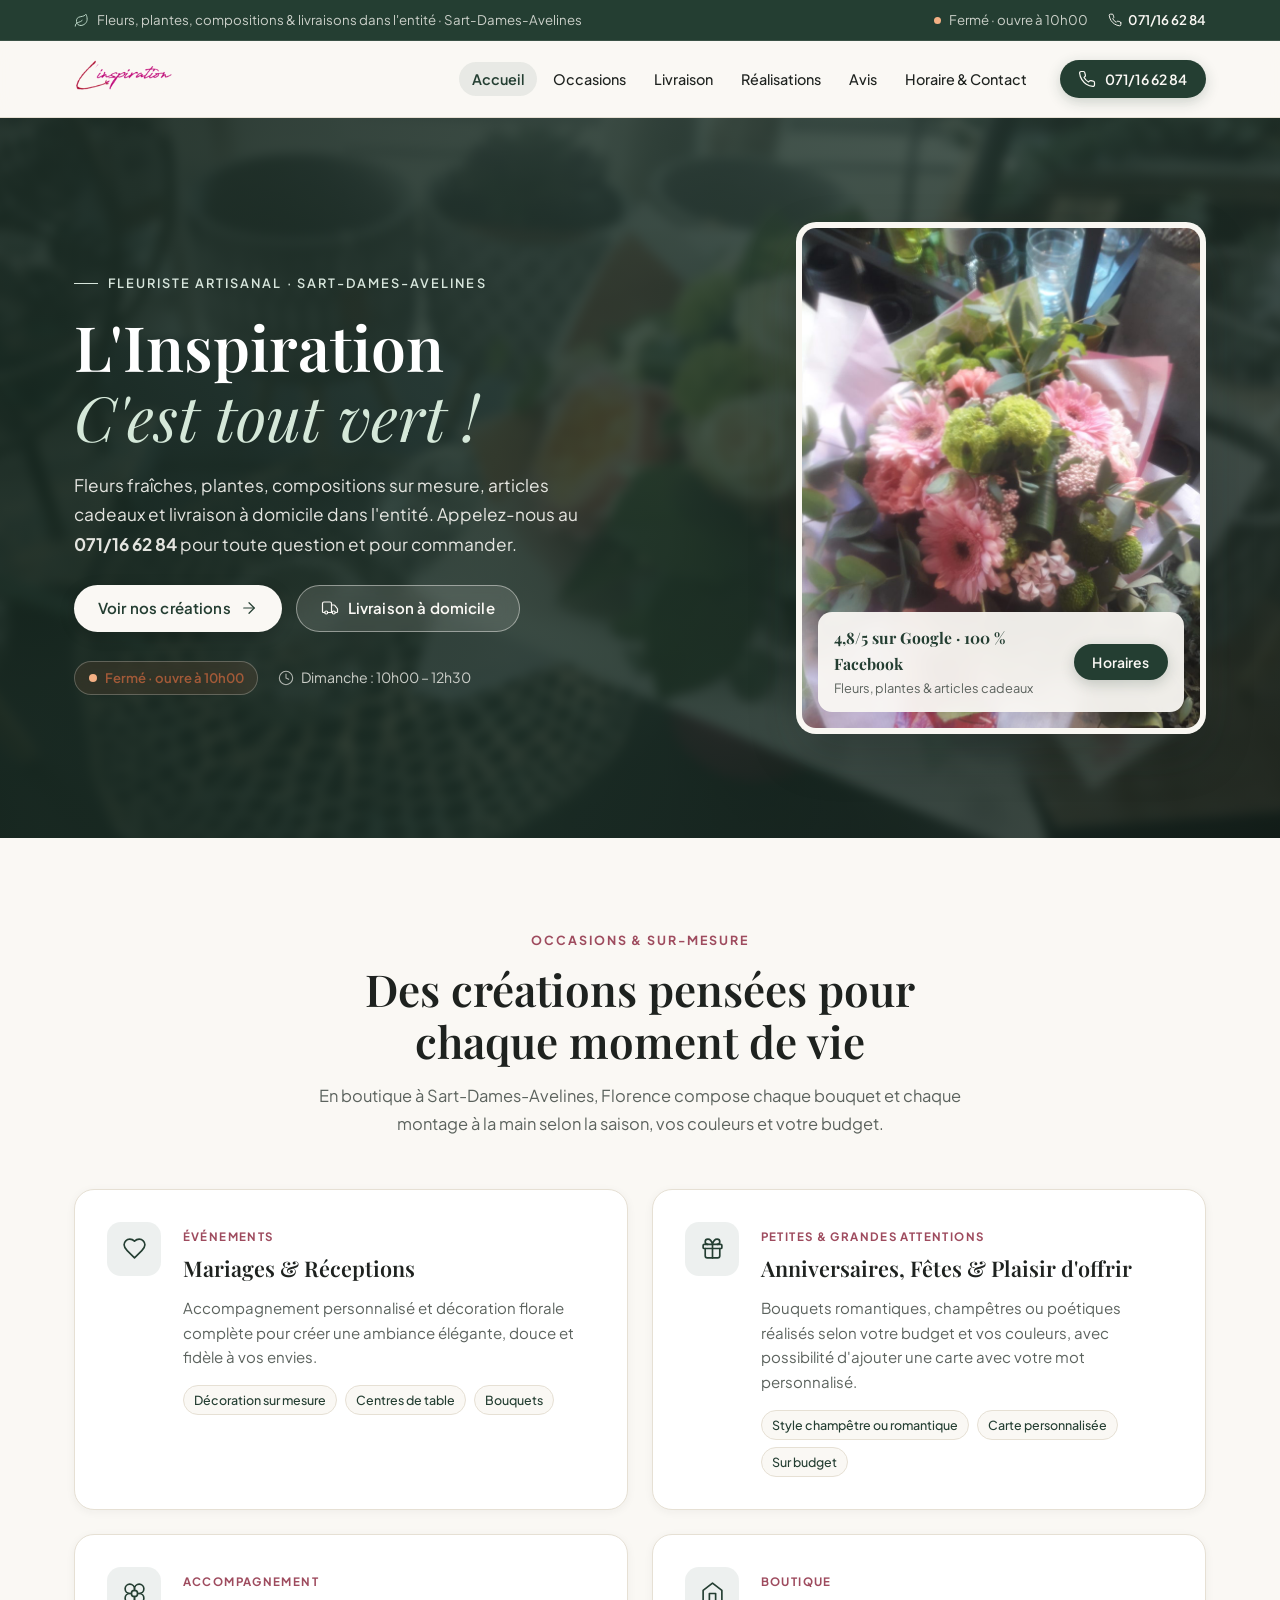
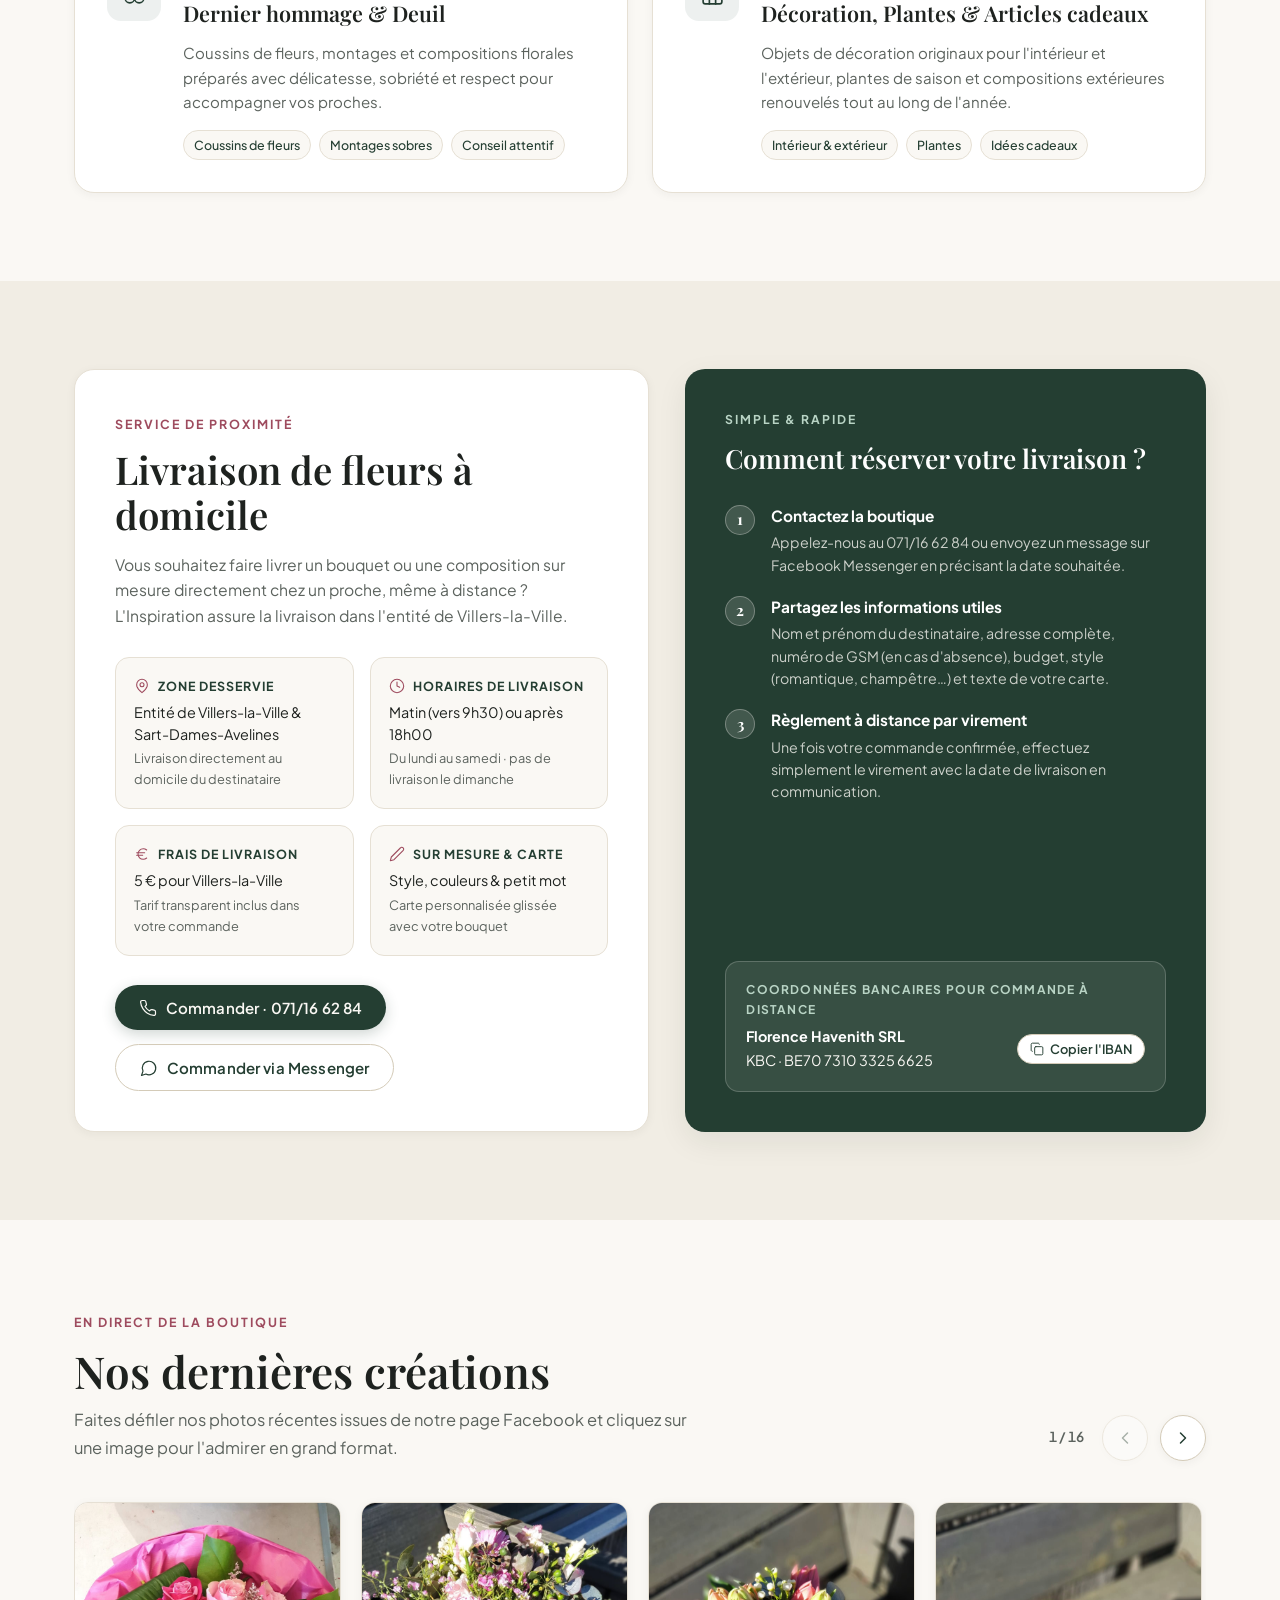
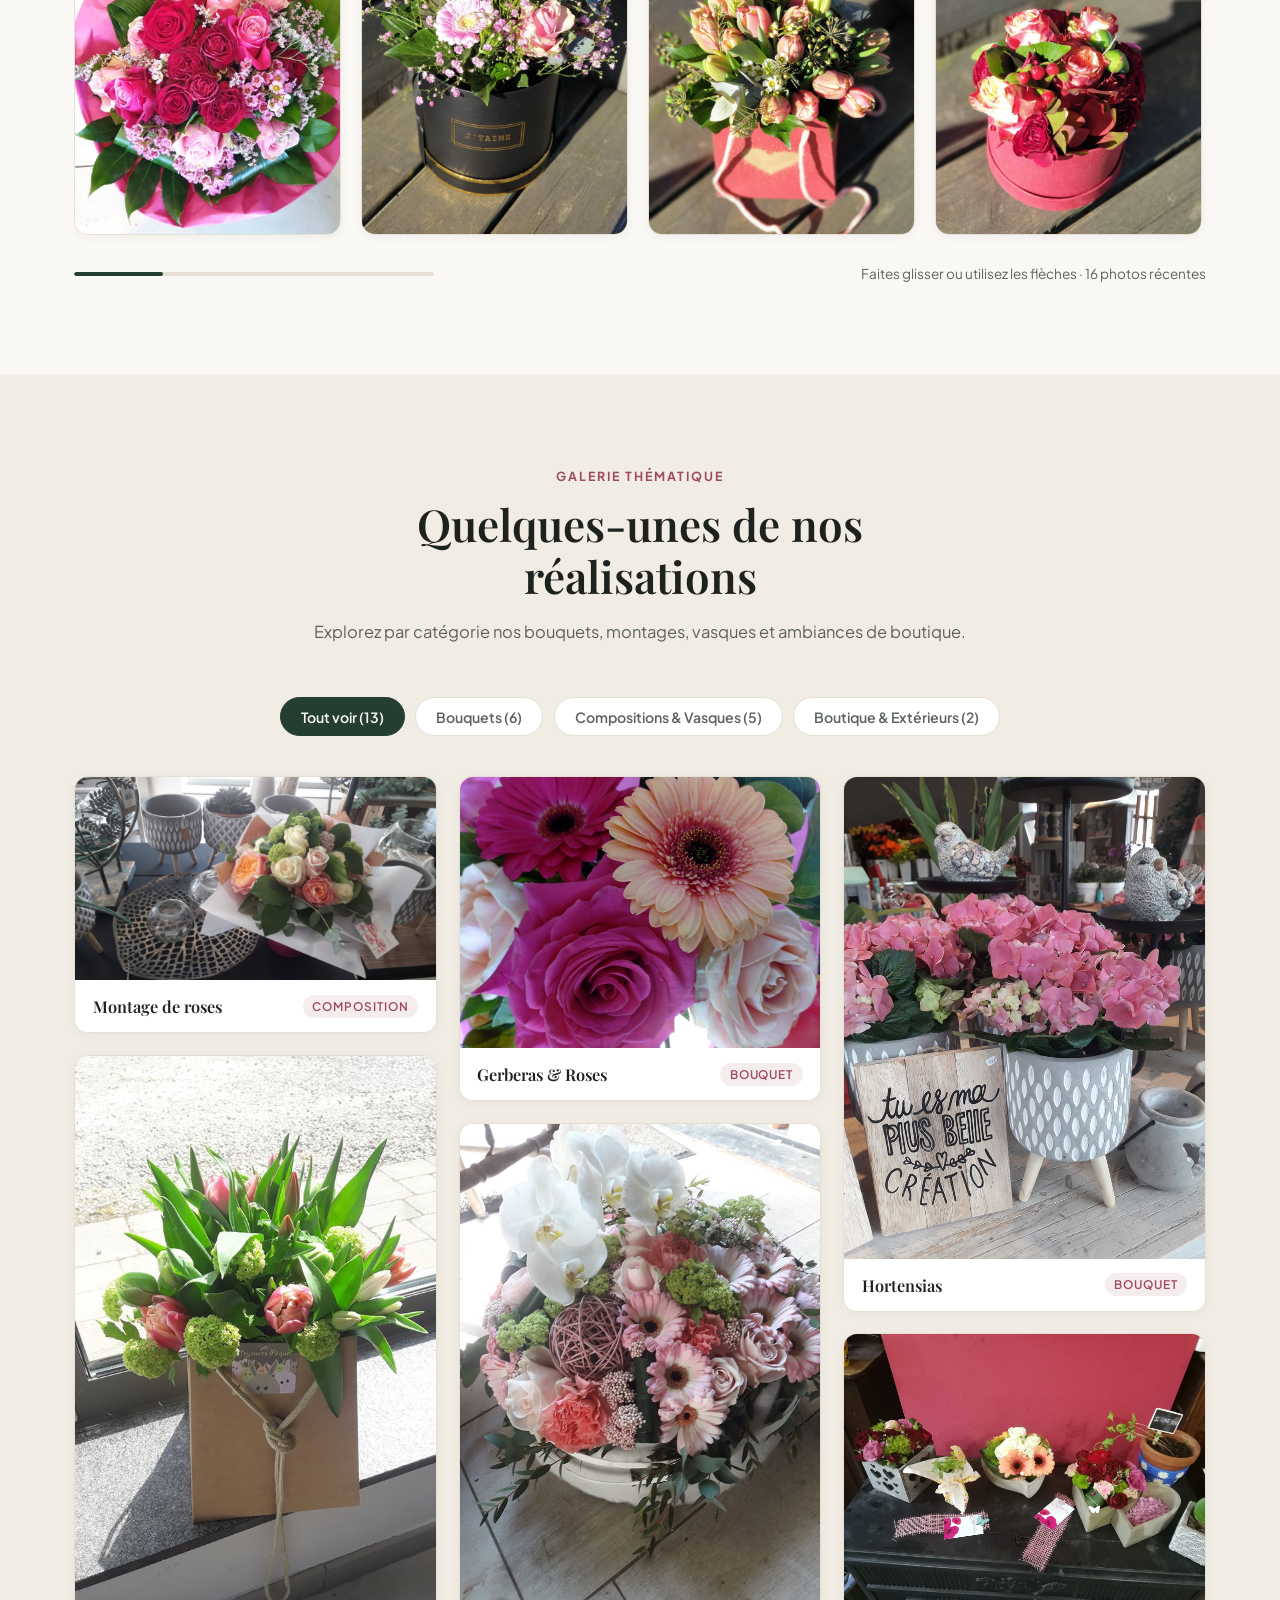
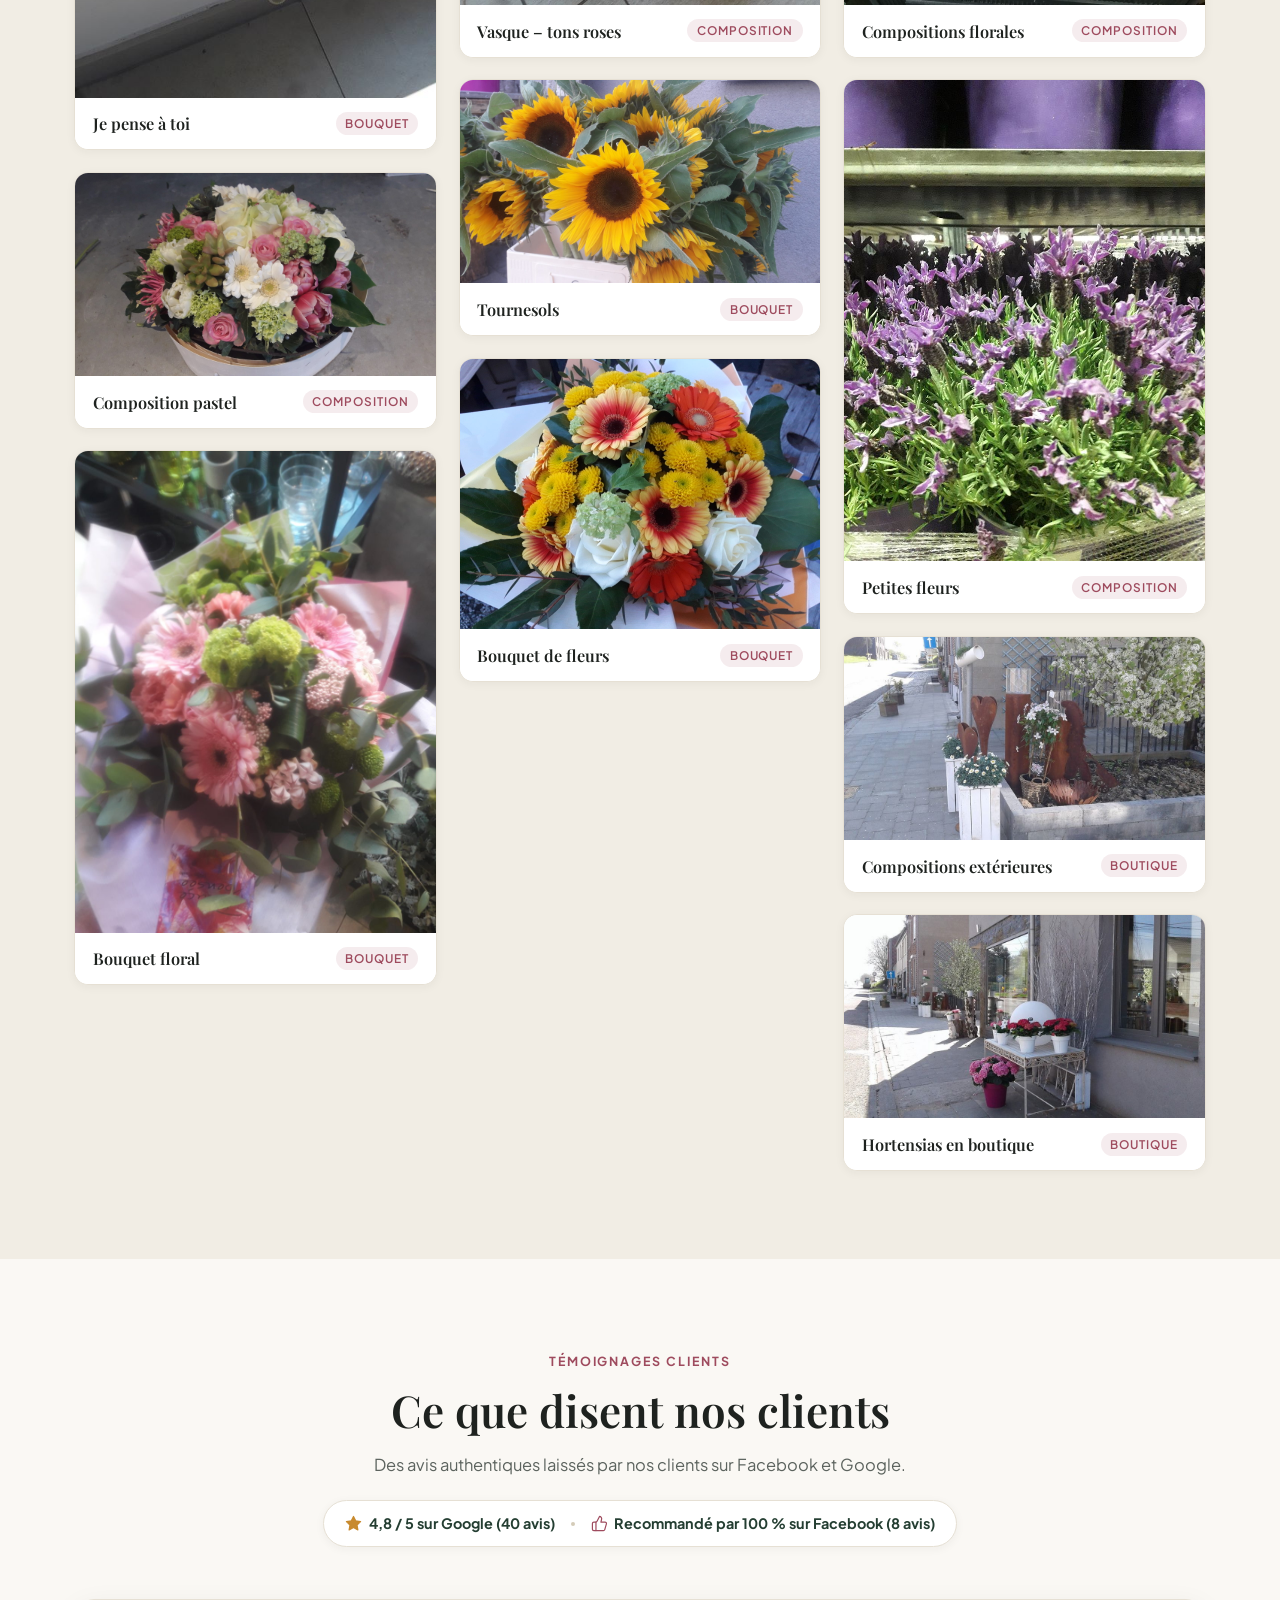
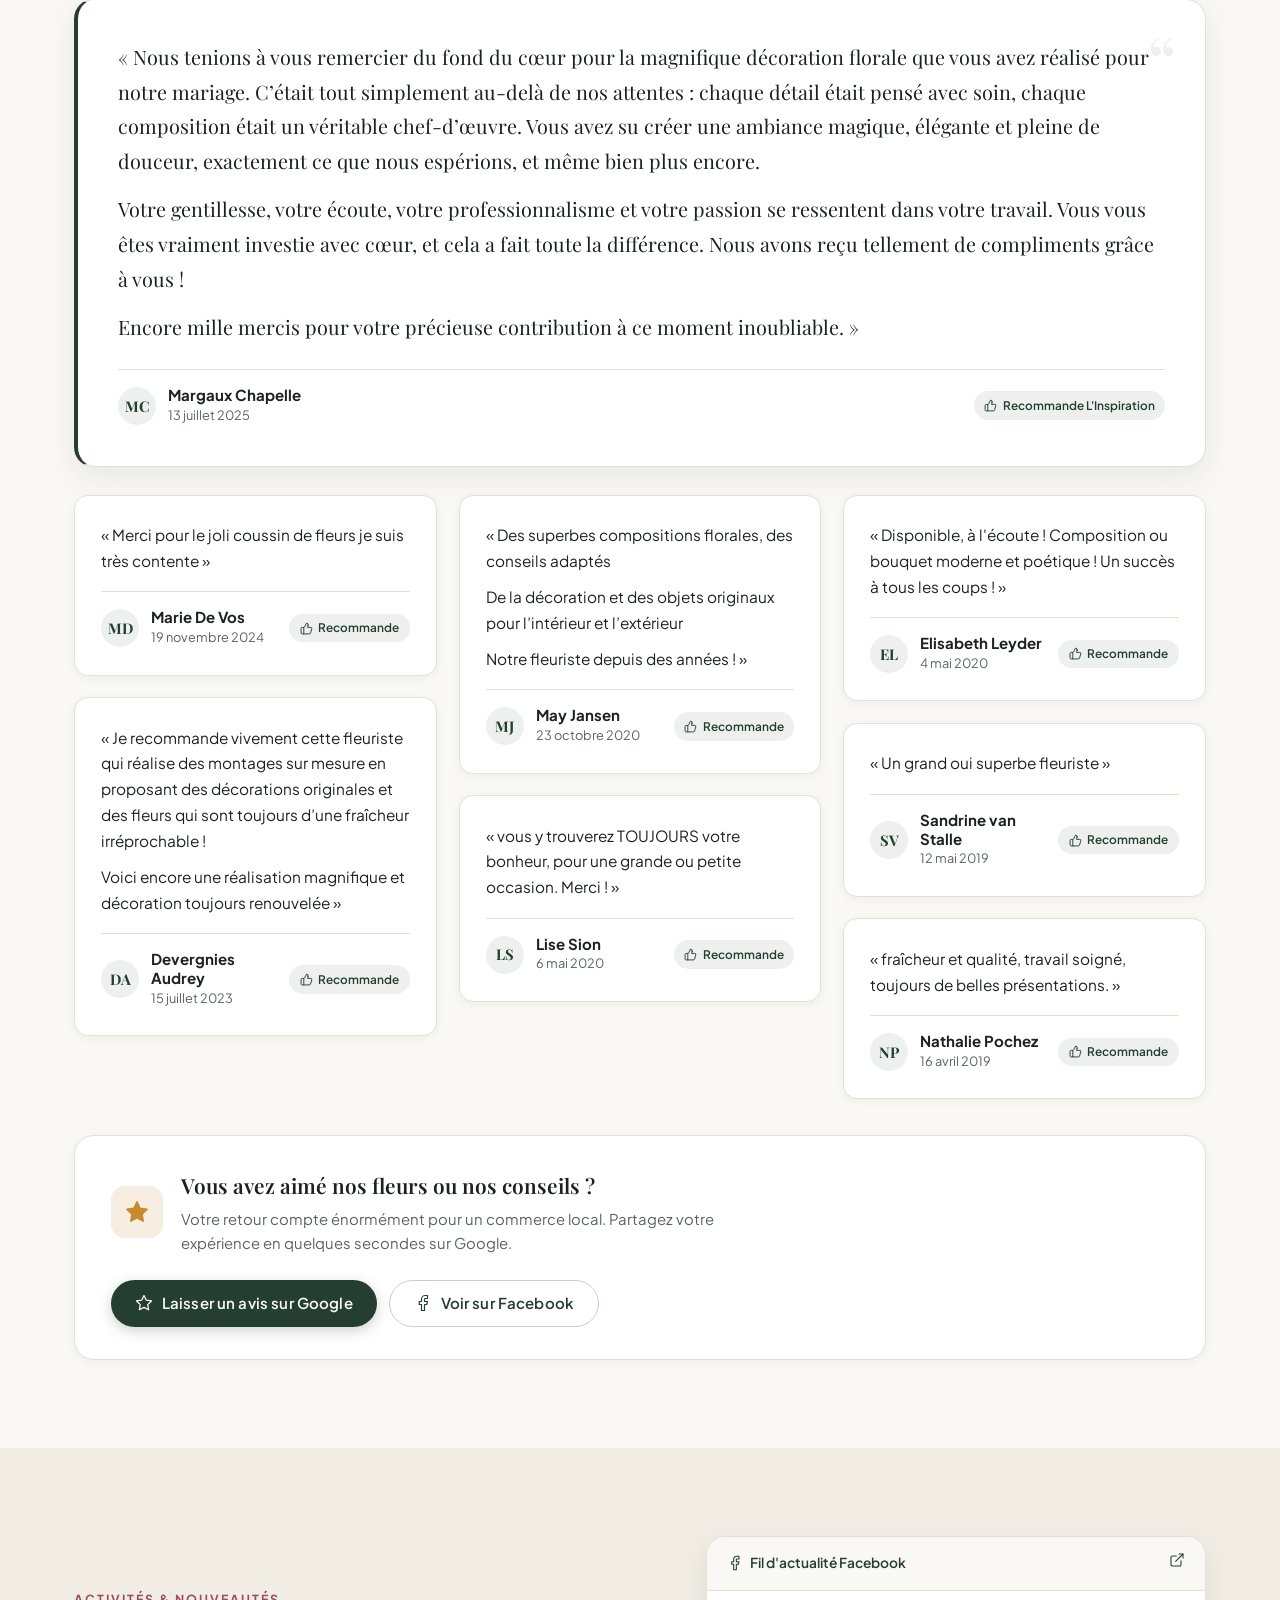
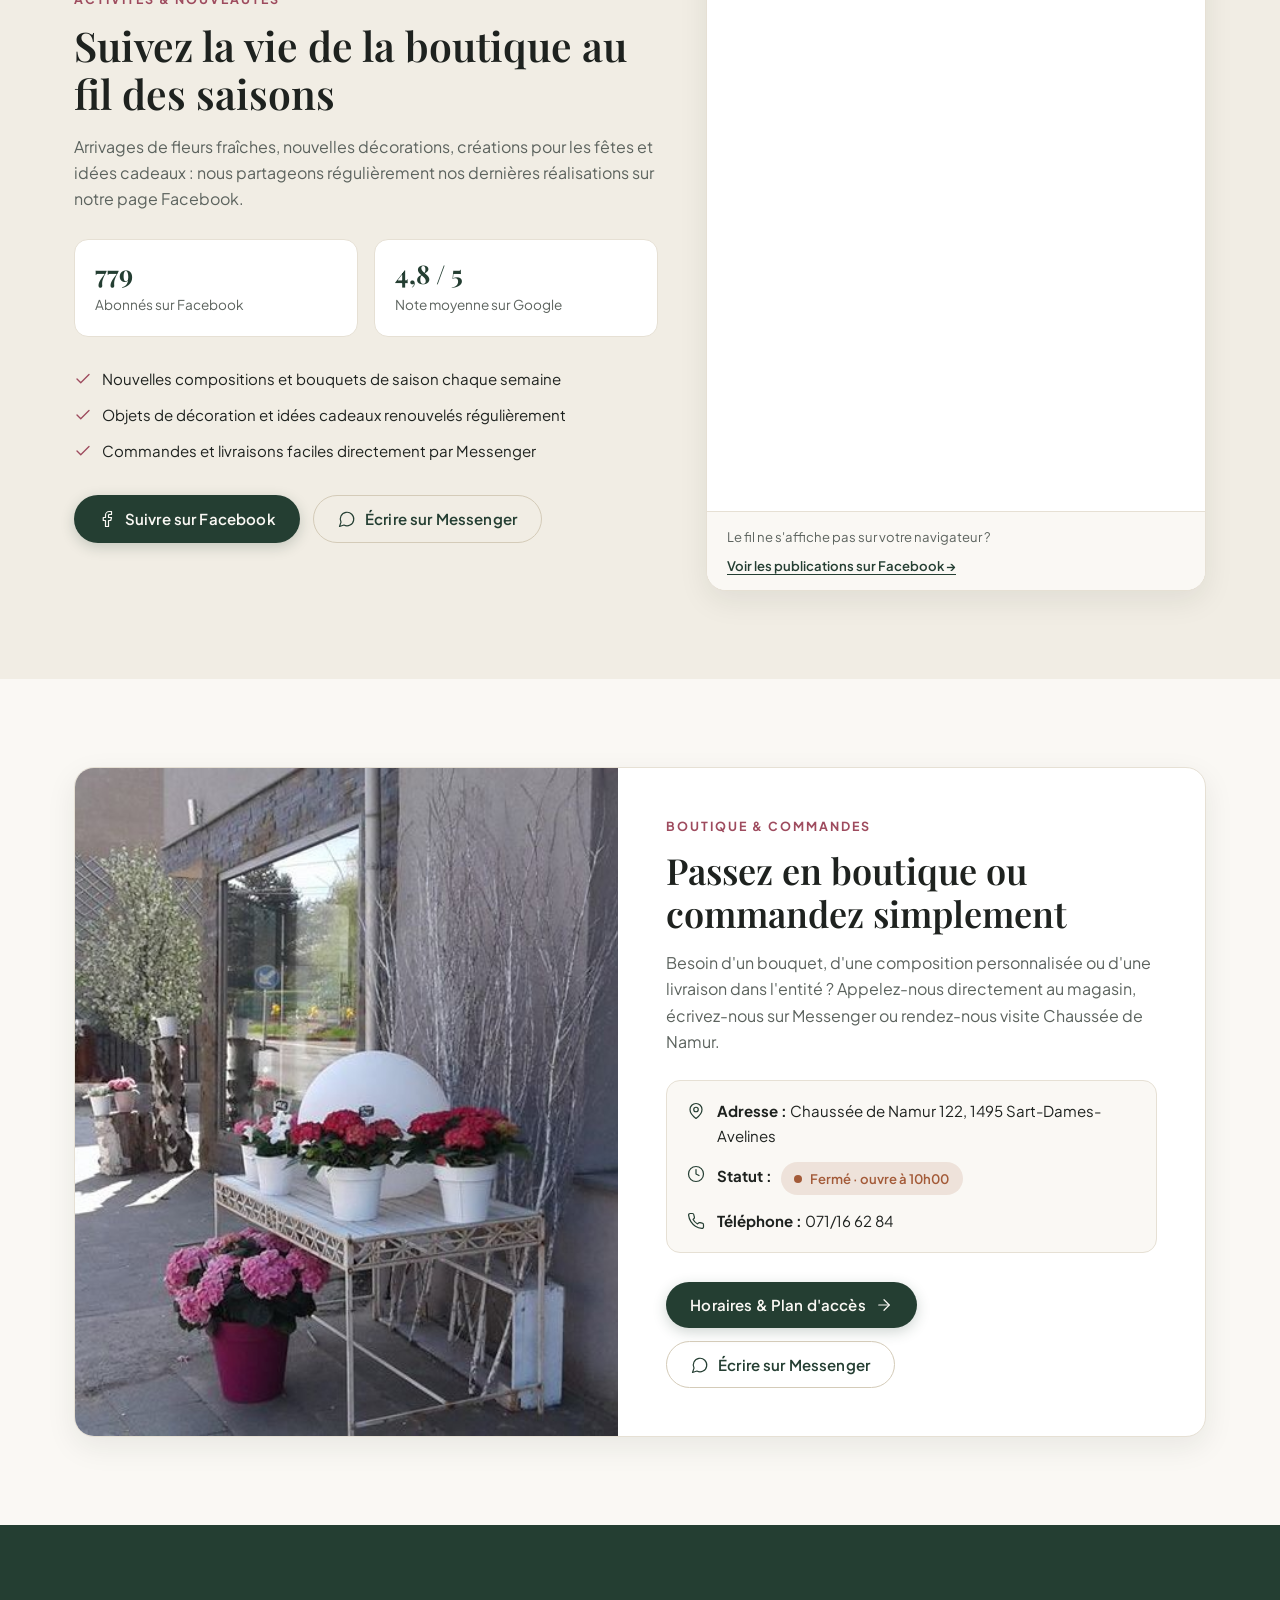
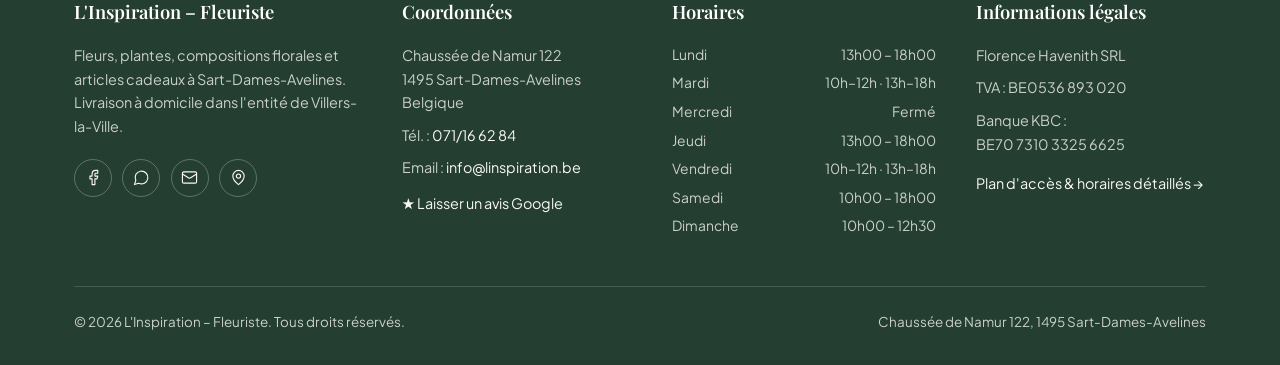
==== commit 006d5185: "improved website with new sections" ====
--- a/index.html
+++ b/index.html
@@ -4,7 +4,7 @@
   <meta charset="UTF-8">
   <meta name="viewport" content="width=device-width, initial-scale=1.0">
   <title>L'Inspiration – Fleuriste à Sart-Dames-Avelines | C'est tout vert !</title>
-  <meta name="description" content="L'Inspiration, fleuriste artisanal à Sart-Dames-Avelines (Chaussée de Namur 122). Fleurs fraîches, plantes, compositions et articles cadeaux. Commandes au 071/16 62 84.">
+  <meta name="description" content="L'Inspiration, fleuriste artisanal à Sart-Dames-Avelines (Villers-la-Ville). Bouquets sur mesure, mariages, deuil, décoration et livraison à domicile. Commandes au 071/16 62 84.">
   <!-- Retirer cette balise lors de la mise en production finale -->
   <meta name="robots" content="noindex, nofollow">
 
@@ -18,7 +18,8 @@
     "@context": "https://schema.org",
     "@type": "Florist",
     "name": "L'Inspiration – Fleuriste",
-    "description": "Fleurs, plantes, compositions florales et articles cadeaux à Sart-Dames-Avelines.",
+    "legalName": "Florence Havenith SRL",
+    "description": "Fleurs, plantes, compositions florales sur mesure, mariages, articles cadeaux et livraison à domicile dans l'entité de Villers-la-Ville.",
     "telephone": "+3271166284",
     "email": "info@linspiration.be",
     "address": {
@@ -28,6 +29,7 @@
       "postalCode": "1495",
       "addressCountry": "BE"
     },
+    "areaServed": "Villers-la-Ville",
     "openingHoursSpecification": [
       { "@type": "OpeningHoursSpecification", "dayOfWeek": "Monday", "opens": "13:00", "closes": "18:00" },
       { "@type": "OpeningHoursSpecification", "dayOfWeek": "Tuesday", "opens": "10:00", "closes": "12:00" },
@@ -50,7 +52,7 @@
     <div class="container topbar__inner">
       <div class="topbar__left">
         <svg viewBox="0 0 24 24" fill="none" stroke="currentColor" stroke-width="1.6" stroke-linecap="round" stroke-linejoin="round" aria-hidden="true"><path d="M11 20A7 7 0 0 1 9.8 6.1C15.5 5 17 4.48 19 2c1 2 2 4.18 2 8 0 5.5-4.78 10-10 10Z"/><path d="M2 21c0-3 1.85-5.36 5.08-6C9.5 14.52 12 13 13 12"/></svg>
-        <span>Fleurs, plantes, compositions &amp; articles cadeaux · Sart-Dames-Avelines</span>
+        <span>Fleurs, plantes, compositions &amp; livraisons dans l'entité · Sart-Dames-Avelines</span>
       </div>
       <div class="topbar__right">
         <span class="topbar__status js-open-status" data-status-format="short">
@@ -75,9 +77,10 @@
       <nav class="navbar__menu" id="main-menu" aria-label="Navigation principale">
         <ul class="navbar__links">
           <li><a href="index.html" class="navbar__link" aria-current="page">Accueil</a></li>
+          <li><a href="#occasions" class="navbar__link">Occasions</a></li>
+          <li><a href="#livraison" class="navbar__link">Livraison</a></li>
           <li><a href="#realisations" class="navbar__link">Réalisations</a></li>
           <li><a href="#avis" class="navbar__link">Avis</a></li>
-          <li><a href="#actualites" class="navbar__link">Actualités</a></li>
           <li><a href="horaire-contact.html" class="navbar__link">Horaire &amp; Contact</a></li>
         </ul>
         <a href="tel:+3271166284" class="btn btn--primary btn--sm">
@@ -108,17 +111,17 @@
             <em>C'est tout vert !</em>
           </h1>
           <p class="hero__subtitle">
-            Fleurs fraîches, plantes, compositions florales sur mesure et articles cadeaux. Appelez-nous au <strong>071/16 62 84</strong> pour toute question et pour commander.
+            Fleurs fraîches, plantes, compositions sur mesure, articles cadeaux et livraison à domicile dans l'entité. Appelez-nous au <strong>071/16 62 84</strong> pour toute question et pour commander.
           </p>
 
           <div class="hero__actions">
-            <a href="#realisations" class="btn btn--light">
-              <span>Découvrir nos réalisations</span>
+            <a href="#dernieres-creations" class="btn btn--light">
+              <span>Voir nos créations</span>
               <svg viewBox="0 0 24 24" fill="none" stroke="currentColor" stroke-width="1.6" stroke-linecap="round" stroke-linejoin="round" aria-hidden="true"><path d="M5 12h14"/><path d="m12 5 7 7-7 7"/></svg>
             </a>
-            <a href="tel:+3271166284" class="btn btn--outline-light">
-              <svg viewBox="0 0 24 24" fill="none" stroke="currentColor" stroke-width="1.6" stroke-linecap="round" stroke-linejoin="round" aria-hidden="true"><path d="M22 16.92v3a2 2 0 0 1-2.18 2 19.79 19.79 0 0 1-8.63-3.07 19.5 19.5 0 0 1-6-6 19.79 19.79 0 0 1-3.07-8.67A2 2 0 0 1 4.11 2h3a2 2 0 0 1 2 1.72 12.84 12.84 0 0 0 .7 2.81 2 2 0 0 1-.45 2.11L8.09 9.91a16 16 0 0 0 6 6l1.27-1.27a2 2 0 0 1 2.11-.45 12.84 12.84 0 0 0 2.81.7A2 2 0 0 1 22 16.92z"/></svg>
-              <span>Appeler pour commander</span>
+            <a href="#livraison" class="btn btn--outline-light">
+              <svg viewBox="0 0 24 24" fill="none" stroke="currentColor" stroke-width="1.6" stroke-linecap="round" stroke-linejoin="round" aria-hidden="true"><path d="M14 18V6a2 2 0 0 0-2-2H4a2 2 0 0 0-2 2v11a1 1 0 0 0 1 1h2"/><path d="M15 18H9"/><path d="M19 18h2a1 1 0 0 0 1-1v-3.65a1 1 0 0 0-.22-.624l-3.48-4.35A1 1 0 0 0 17.52 8H14"/><circle cx="17" cy="18" r="2"/><circle cx="7" cy="18" r="2"/></svg>
+              <span>Livraison à domicile</span>
             </a>
           </div>
 
@@ -139,7 +142,7 @@
             <img src="assets/20200406_152125-810x1080.jpg" alt="Bouquet floral composé chez L'Inspiration">
             <div class="hero__caption">
               <div>
-                <strong>Recommandé par 100 %</strong>
+                <strong>4,8/5 sur Google · 100 % Facebook</strong>
                 <span>Fleurs, plantes &amp; articles cadeaux</span>
               </div>
               <a href="horaire-contact.html" class="btn btn--primary btn--sm">Horaires</a>
@@ -149,53 +152,323 @@
       </div>
     </section>
 
-    <!-- Notre univers -->
-    <section class="section">
+    <!-- Occasions & Sur-mesure -->
+    <section class="section" id="occasions">
       <div class="container">
         <div class="section-header reveal">
-          <span class="eyebrow">Notre univers</span>
-          <h2 class="section-title">Fleurs, plantes &amp; articles cadeaux</h2>
+          <span class="eyebrow">Occasions &amp; Sur-mesure</span>
+          <h2 class="section-title">Des créations pensées pour chaque moment de vie</h2>
           <p class="section-lead">
-            En boutique à Sart-Dames-Avelines, chaque bouquet et chaque composition sont réalisés avec soin selon les fleurs du moment et vos envies.
+            En boutique à Sart-Dames-Avelines, Florence compose chaque bouquet et chaque montage à la main selon la saison, vos couleurs et votre budget.
           </p>
         </div>
 
-        <div class="pillars">
-          <article class="pillar-card reveal">
-            <div class="pillar-card__icon"><svg viewBox="0 0 24 24" fill="none" stroke="currentColor" stroke-width="1.6" stroke-linecap="round" stroke-linejoin="round" aria-hidden="true"><circle cx="12" cy="12" r="3"/><path d="M12 16.5A4.5 4.5 0 1 1 7.5 12 4.5 4.5 0 1 1 12 7.5a4.5 4.5 0 1 1 4.5 4.5 4.5 4.5 0 1 1-4.5 4.5"/><path d="M12 7.5V9"/><path d="M7.5 12H9"/><path d="M16.5 12H15"/><path d="M12 16.5V15"/></svg></div>
-            <h3 class="pillar-card__title">Fleurs &amp; Bouquets</h3>
-            <p class="pillar-card__desc">
-              Bouquets de saison composés sur mesure pour toutes les attentions, des roses délicates aux tournesols lumineux.
+        <div class="occasions-grid">
+          <article class="occasion-card reveal">
+            <div class="occasion-card__icon"><svg viewBox="0 0 24 24" fill="none" stroke="currentColor" stroke-width="1.6" stroke-linecap="round" stroke-linejoin="round" aria-hidden="true"><path d="M19 14c1.49-1.46 3-3.21 3-5.5A5.5 5.5 0 0 0 16.5 3c-1.76 0-3 .5-4.5 2-1.5-1.5-2.74-2-4.5-2A5.5 5.5 0 0 0 2 8.5c0 2.3 1.5 4.05 3 5.5l7 7Z"/></svg></div>
+            <div>
+              <span class="occasion-card__kicker">Événements</span>
+              <h3 class="occasion-card__title">Mariages &amp; Réceptions</h3>
+              <p class="occasion-card__desc">
+                Accompagnement personnalisé et décoration florale complète pour créer une ambiance élégante, douce et fidèle à vos envies.
+              </p>
+              <div class="occasion-card__tags">
+                <span>Décoration sur mesure</span>
+                <span>Centres de table</span>
+                <span>Bouquets</span>
+              </div>
+            </div>
+          </article>
+
+          <article class="occasion-card reveal">
+            <div class="occasion-card__icon"><svg viewBox="0 0 24 24" fill="none" stroke="currentColor" stroke-width="1.6" stroke-linecap="round" stroke-linejoin="round" aria-hidden="true"><rect x="3" y="8" width="18" height="4" rx="1"/><path d="M12 8v13"/><path d="M19 12v7a2 2 0 0 1-2 2H7a2 2 0 0 1-2-2v-7"/><path d="M7.5 8a2.5 2.5 0 0 1 0-5A4.8 8 0 0 1 12 8a4.8 8 0 0 1 4.5-5 2.5 2.5 0 0 1 0 5"/></svg></div>
+            <div>
+              <span class="occasion-card__kicker">Petites &amp; grandes attentions</span>
+              <h3 class="occasion-card__title">Anniversaires, Fêtes &amp; Plaisir d'offrir</h3>
+              <p class="occasion-card__desc">
+                Bouquets romantiques, champêtres ou poétiques réalisés selon votre budget et vos couleurs, avec possibilité d'ajouter une carte avec votre mot personnalisé.
+              </p>
+              <div class="occasion-card__tags">
+                <span>Style champêtre ou romantique</span>
+                <span>Carte personnalisée</span>
+                <span>Sur budget</span>
+              </div>
+            </div>
+          </article>
+
+          <article class="occasion-card reveal">
+            <div class="occasion-card__icon"><svg viewBox="0 0 24 24" fill="none" stroke="currentColor" stroke-width="1.6" stroke-linecap="round" stroke-linejoin="round" aria-hidden="true"><circle cx="12" cy="12" r="3"/><path d="M12 16.5A4.5 4.5 0 1 1 7.5 12 4.5 4.5 0 1 1 12 7.5a4.5 4.5 0 1 1 4.5 4.5 4.5 4.5 0 1 1-4.5 4.5"/><path d="M12 7.5V9"/><path d="M7.5 12H9"/><path d="M16.5 12H15"/><path d="M12 16.5V15"/></svg></div>
+            <div>
+              <span class="occasion-card__kicker">Accompagnement</span>
+              <h3 class="occasion-card__title">Dernier hommage &amp; Deuil</h3>
+              <p class="occasion-card__desc">
+                Coussins de fleurs, montages et compositions florales préparés avec délicatesse, sobriété et respect pour accompagner vos proches.
+              </p>
+              <div class="occasion-card__tags">
+                <span>Coussins de fleurs</span>
+                <span>Montages sobres</span>
+                <span>Conseil attentif</span>
+              </div>
+            </div>
+          </article>
+
+          <article class="occasion-card reveal">
+            <div class="occasion-card__icon"><svg viewBox="0 0 24 24" fill="none" stroke="currentColor" stroke-width="1.6" stroke-linecap="round" stroke-linejoin="round" aria-hidden="true"><path d="m3 9 9-7 9 7v11a2 2 0 0 1-2 2H5a2 2 0 0 1-2-2z"/><polyline points="9 22 9 12 15 12 15 22"/></svg></div>
+            <div>
+              <span class="occasion-card__kicker">Boutique</span>
+              <h3 class="occasion-card__title">Décoration, Plantes &amp; Articles cadeaux</h3>
+              <p class="occasion-card__desc">
+                Objets de décoration originaux pour l'intérieur et l'extérieur, plantes de saison et compositions extérieures renouvelés tout au long de l'année.
+              </p>
+              <div class="occasion-card__tags">
+                <span>Intérieur &amp; extérieur</span>
+                <span>Plantes</span>
+                <span>Idées cadeaux</span>
+              </div>
+            </div>
+          </article>
+        </div>
+      </div>
+    </section>
+
+    <!-- Livraison à domicile -->
+    <section class="section section--tinted" id="livraison">
+      <div class="container">
+        <div class="delivery-layout">
+          <div class="delivery-main reveal">
+            <div>
+              <span class="eyebrow">Service de proximité</span>
+              <h2 class="delivery-main__title">Livraison de fleurs à domicile</h2>
+              <p class="delivery-main__lead">
+                Vous souhaitez faire livrer un bouquet ou une composition sur mesure directement chez un proche, même à distance ? L'Inspiration assure la livraison dans l'entité de Villers-la-Ville.
+              </p>
+
+              <div class="delivery-facts">
+                <div class="delivery-fact">
+                  <div class="delivery-fact__head"><svg viewBox="0 0 24 24" fill="none" stroke="currentColor" stroke-width="1.6" stroke-linecap="round" stroke-linejoin="round" aria-hidden="true"><path d="M20 10c0 6-8 12-8 12s-8-6-8-12a8 8 0 0 1 16 0Z"/><circle cx="12" cy="10" r="3"/></svg><span>Zone desservie</span></div>
+                  <p>Entité de Villers-la-Ville &amp; Sart-Dames-Avelines</p>
+                  <small>Livraison directement au domicile du destinataire</small>
+                </div>
+
+                <div class="delivery-fact">
+                  <div class="delivery-fact__head"><svg viewBox="0 0 24 24" fill="none" stroke="currentColor" stroke-width="1.6" stroke-linecap="round" stroke-linejoin="round" aria-hidden="true"><circle cx="12" cy="12" r="10"/><polyline points="12 6 12 12 16 14"/></svg><span>Horaires de livraison</span></div>
+                  <p>Matin (vers 9h30) ou après 18h00</p>
+                  <small>Du lundi au samedi · pas de livraison le dimanche</small>
+                </div>
+
+                <div class="delivery-fact">
+                  <div class="delivery-fact__head"><svg viewBox="0 0 24 24" fill="none" stroke="currentColor" stroke-width="1.6" stroke-linecap="round" stroke-linejoin="round" aria-hidden="true"><path d="M4 10h12"/><path d="M4 14h9"/><path d="M19 6a7.7 7.7 0 0 0-5.2-2A7.9 7.9 0 0 0 6 12c0 4.4 3.5 8 7.8 8 2 0 3.8-.8 5.2-2"/></svg><span>Frais de livraison</span></div>
+                  <p>5 € pour Villers-la-Ville</p>
+                  <small>Tarif transparent inclus dans votre commande</small>
+                </div>
+
+                <div class="delivery-fact">
+                  <div class="delivery-fact__head"><svg viewBox="0 0 24 24" fill="none" stroke="currentColor" stroke-width="1.6" stroke-linecap="round" stroke-linejoin="round" aria-hidden="true"><path d="M17 3a2.85 2.83 0 1 1 4 4L7.5 20.5 2 22l1.5-5.5Z"/></svg><span>Sur mesure &amp; carte</span></div>
+                  <p>Style, couleurs &amp; petit mot</p>
+                  <small>Carte personnalisée glissée avec votre bouquet</small>
+                </div>
+              </div>
+            </div>
+
+            <div class="delivery-actions">
+              <a href="tel:+3271166284" class="btn btn--primary">
+                <svg viewBox="0 0 24 24" fill="none" stroke="currentColor" stroke-width="1.6" stroke-linecap="round" stroke-linejoin="round" aria-hidden="true"><path d="M22 16.92v3a2 2 0 0 1-2.18 2 19.79 19.79 0 0 1-8.63-3.07 19.5 19.5 0 0 1-6-6 19.79 19.79 0 0 1-3.07-8.67A2 2 0 0 1 4.11 2h3a2 2 0 0 1 2 1.72 12.84 12.84 0 0 0 .7 2.81 2 2 0 0 1-.45 2.11L8.09 9.91a16 16 0 0 0 6 6l1.27-1.27a2 2 0 0 1 2.11-.45 12.84 12.84 0 0 0 2.81.7A2 2 0 0 1 22 16.92z"/></svg>
+                <span>Commander · 071/16 62 84</span>
+              </a>
+              <a href="https://www.messenger.com/t/1803857509942127" target="_blank" rel="noopener noreferrer" class="btn btn--outline">
+                <svg viewBox="0 0 24 24" fill="none" stroke="currentColor" stroke-width="1.6" stroke-linecap="round" stroke-linejoin="round" aria-hidden="true"><path d="M7.9 20A9 9 0 1 0 4 16.1L2 22Z"/></svg>
+                <span>Commander via Messenger</span>
+              </a>
+            </div>
+          </div>
+
+          <aside class="delivery-steps-card reveal" aria-label="Comment commander une livraison">
+            <div>
+              <span class="delivery-steps-card__eyebrow">Simple &amp; rapide</span>
+              <h3 class="delivery-steps-card__title">Comment réserver votre livraison ?</h3>
+
+              <ol class="delivery-steps">
+                <li class="delivery-step">
+                  <span class="delivery-step__num">1</span>
+                  <div>
+                    <strong>Contactez la boutique</strong>
+                    <p>Appelez-nous au 071/16 62 84 ou envoyez un message sur Facebook Messenger en précisant la date souhaitée.</p>
+                  </div>
+                </li>
+                <li class="delivery-step">
+                  <span class="delivery-step__num">2</span>
+                  <div>
+                    <strong>Partagez les informations utiles</strong>
+                    <p>Nom et prénom du destinataire, adresse complète, numéro de GSM (en cas d'absence), budget, style (romantique, champêtre…) et texte de votre carte.</p>
+                  </div>
+                </li>
+                <li class="delivery-step">
+                  <span class="delivery-step__num">3</span>
+                  <div>
+                    <strong>Règlement à distance par virement</strong>
+                    <p>Une fois votre commande confirmée, effectuez simplement le virement avec la date de livraison en communication.</p>
+                  </div>
+                </li>
+              </ol>
+            </div>
+
+            <div class="delivery-bank">
+              <span class="delivery-bank__label">Coordonnées bancaires pour commande à distance</span>
+              <div class="delivery-bank__row">
+                <div>
+                  <strong>Florence Havenith SRL</strong><br>
+                  <span>KBC · BE70 7310 3325 6625</span>
+                </div>
+                <button type="button" class="copy-btn copy-btn--on-dark js-copy-iban" data-copy="BE70 7310 3325 6625">
+                  <svg viewBox="0 0 24 24" fill="none" stroke="currentColor" stroke-width="1.6" stroke-linecap="round" stroke-linejoin="round" aria-hidden="true"><rect width="14" height="14" x="8" y="8" rx="2" ry="2"/><path d="M4 16c-1.1 0-2-.9-2-2V4c0-1.1.9-2 2-2h10c1.1 0 2 .9 2 2"/></svg>
+                  <span class="js-copy-label">Copier l'IBAN</span>
+                </button>
+              </div>
+            </div>
+          </aside>
+        </div>
+      </div>
+    </section>
+
+    <!-- Carrousel des créations récentes (fb_images/) -->
+    <section class="section" id="dernieres-creations">
+      <div class="container">
+        <div class="carousel-header reveal">
+          <div class="carousel-header__text">
+            <span class="eyebrow">En direct de la boutique</span>
+            <h2 class="section-title">Nos dernières créations</h2>
+            <p class="section-lead">
+              Faites défiler nos photos récentes issues de notre page Facebook et cliquez sur une image pour l'admirer en grand format.
             </p>
-          </article>
-
-          <article class="pillar-card reveal">
-            <div class="pillar-card__icon"><svg viewBox="0 0 24 24" fill="none" stroke="currentColor" stroke-width="1.6" stroke-linecap="round" stroke-linejoin="round" aria-hidden="true"><path d="M7 20h10"/><path d="M10 20c5.5-2.5.8-6.4 3-10"/><path d="M9.5 9.4c1.1.8 1.8 2.2 2.3 3.7-2 .4-3.5.4-4.8-.3-1.2-.6-2.3-1.9-3-4.2 2.8-.5 4.4 0 5.5.8z"/><path d="M14.1 6a7 7 0 0 0-1.1 4c1.9-.1 3.3-.6 4.3-1.4 1-1 1.6-2.3 1.7-4.6-2.7.1-4 1-4.9 2z"/></svg></div>
-            <h3 class="pillar-card__title">Compositions &amp; Mariages</h3>
-            <p class="pillar-card__desc">
-              Montages floraux, vasques, coussins de fleurs, décorations de mariage et compositions extérieures pensés dans le moindre détail.
-            </p>
-          </article>
-
-          <article class="pillar-card reveal">
-            <div class="pillar-card__icon"><svg viewBox="0 0 24 24" fill="none" stroke="currentColor" stroke-width="1.6" stroke-linecap="round" stroke-linejoin="round" aria-hidden="true"><path d="m3 9 9-7 9 7v11a2 2 0 0 1-2 2H5a2 2 0 0 1-2-2z"/><polyline points="9 22 9 12 15 12 15 22"/></svg></div>
-            <h3 class="pillar-card__title">Décoration &amp; Cadeaux</h3>
-            <p class="pillar-card__desc">
-              Plantes, objets originaux pour l'intérieur et l'extérieur, et conseils personnalisés en boutique, par téléphone ou via Messenger.
-            </p>
-          </article>
+          </div>
+
+          <div class="carousel-controls">
+            <span class="carousel-counter" id="fb-carousel-counter">1 / 16</span>
+            <button type="button" class="carousel-btn" id="fb-carousel-prev" aria-label="Créations précédentes">
+              <svg viewBox="0 0 24 24" fill="none" stroke="currentColor" stroke-width="1.8" stroke-linecap="round" stroke-linejoin="round" aria-hidden="true"><path d="m15 18-6-6 6-6"/></svg>
+            </button>
+            <button type="button" class="carousel-btn" id="fb-carousel-next" aria-label="Créations suivantes">
+              <svg viewBox="0 0 24 24" fill="none" stroke="currentColor" stroke-width="1.8" stroke-linecap="round" stroke-linejoin="round" aria-hidden="true"><path d="m9 18 6-6-6-6"/></svg>
+            </button>
+          </div>
+        </div>
+
+        <div class="carousel-track" id="fb-carousel-track" tabindex="0" aria-label="Carrousel des dernières créations florales">
+          <figure class="carousel-slide" data-lightbox-group="fb" data-title="Création récente en boutique #1">
+            <button type="button" class="carousel-slide__trigger" aria-label="Agrandir la création récente #1">
+              <img src="fb_images/904945692_1642790807642358_2816133572213163619_n.avif.jpeg" alt="Création florale récente de L'Inspiration – Photo 1" loading="lazy" decoding="async">
+              <span class="carousel-slide__zoom" aria-hidden="true"><svg viewBox="0 0 24 24" fill="none" stroke="currentColor" stroke-width="1.8" stroke-linecap="round" stroke-linejoin="round" aria-hidden="true"><circle cx="11" cy="11" r="8"/><path d="m21 21-4.3-4.3"/><path d="M11 8v6"/><path d="M8 11h6"/></svg></span>
+            </button>
+          </figure>
+          <figure class="carousel-slide" data-lightbox-group="fb" data-title="Création récente en boutique #2">
+            <button type="button" class="carousel-slide__trigger" aria-label="Agrandir la création récente #2">
+              <img src="fb_images/904431228_1642790814309024_1107588258390836559_n.avif.jpeg" alt="Création florale récente de L'Inspiration – Photo 2" loading="lazy" decoding="async">
+              <span class="carousel-slide__zoom" aria-hidden="true"><svg viewBox="0 0 24 24" fill="none" stroke="currentColor" stroke-width="1.8" stroke-linecap="round" stroke-linejoin="round" aria-hidden="true"><circle cx="11" cy="11" r="8"/><path d="m21 21-4.3-4.3"/><path d="M11 8v6"/><path d="M8 11h6"/></svg></span>
+            </button>
+          </figure>
+          <figure class="carousel-slide" data-lightbox-group="fb" data-title="Création récente en boutique #3">
+            <button type="button" class="carousel-slide__trigger" aria-label="Agrandir la création récente #3">
+              <img src="fb_images/903963838_1642790737642365_5696195723563840111_n.avif.jpeg" alt="Création florale récente de L'Inspiration – Photo 3" loading="lazy" decoding="async">
+              <span class="carousel-slide__zoom" aria-hidden="true"><svg viewBox="0 0 24 24" fill="none" stroke="currentColor" stroke-width="1.8" stroke-linecap="round" stroke-linejoin="round" aria-hidden="true"><circle cx="11" cy="11" r="8"/><path d="m21 21-4.3-4.3"/><path d="M11 8v6"/><path d="M8 11h6"/></svg></span>
+            </button>
+          </figure>
+          <figure class="carousel-slide" data-lightbox-group="fb" data-title="Création récente en boutique #4">
+            <button type="button" class="carousel-slide__trigger" aria-label="Agrandir la création récente #4">
+              <img src="fb_images/903953218_1642790734309032_2942266418911693465_n.avif.jpeg" alt="Création florale récente de L'Inspiration – Photo 4" loading="lazy" decoding="async">
+              <span class="carousel-slide__zoom" aria-hidden="true"><svg viewBox="0 0 24 24" fill="none" stroke="currentColor" stroke-width="1.8" stroke-linecap="round" stroke-linejoin="round" aria-hidden="true"><circle cx="11" cy="11" r="8"/><path d="m21 21-4.3-4.3"/><path d="M11 8v6"/><path d="M8 11h6"/></svg></span>
+            </button>
+          </figure>
+          <figure class="carousel-slide" data-lightbox-group="fb" data-title="Création récente en boutique #5">
+            <button type="button" class="carousel-slide__trigger" aria-label="Agrandir la création récente #5">
+              <img src="fb_images/903610152_1642790800975692_7153242309854970106_n.avif.jpeg" alt="Création florale récente de L'Inspiration – Photo 5" loading="lazy" decoding="async">
+              <span class="carousel-slide__zoom" aria-hidden="true"><svg viewBox="0 0 24 24" fill="none" stroke="currentColor" stroke-width="1.8" stroke-linecap="round" stroke-linejoin="round" aria-hidden="true"><circle cx="11" cy="11" r="8"/><path d="m21 21-4.3-4.3"/><path d="M11 8v6"/><path d="M8 11h6"/></svg></span>
+            </button>
+          </figure>
+          <figure class="carousel-slide" data-lightbox-group="fb" data-title="Création récente en boutique #6">
+            <button type="button" class="carousel-slide__trigger" aria-label="Agrandir la création récente #6">
+              <img src="fb_images/699466682_1480944187160355_4408735978218623876_n.jpg" alt="Création florale récente de L'Inspiration – Photo 6" loading="lazy" decoding="async">
+              <span class="carousel-slide__zoom" aria-hidden="true"><svg viewBox="0 0 24 24" fill="none" stroke="currentColor" stroke-width="1.8" stroke-linecap="round" stroke-linejoin="round" aria-hidden="true"><circle cx="11" cy="11" r="8"/><path d="m21 21-4.3-4.3"/><path d="M11 8v6"/><path d="M8 11h6"/></svg></span>
+            </button>
+          </figure>
+          <figure class="carousel-slide" data-lightbox-group="fb" data-title="Création récente en boutique #7">
+            <button type="button" class="carousel-slide__trigger" aria-label="Agrandir la création récente #7">
+              <img src="fb_images/691845477_1474989484422492_7333528732058253204_n.jpg" alt="Création florale récente de L'Inspiration – Photo 7" loading="lazy" decoding="async">
+              <span class="carousel-slide__zoom" aria-hidden="true"><svg viewBox="0 0 24 24" fill="none" stroke="currentColor" stroke-width="1.8" stroke-linecap="round" stroke-linejoin="round" aria-hidden="true"><circle cx="11" cy="11" r="8"/><path d="m21 21-4.3-4.3"/><path d="M11 8v6"/><path d="M8 11h6"/></svg></span>
+            </button>
+          </figure>
+          <figure class="carousel-slide" data-lightbox-group="fb" data-title="Création récente en boutique #8">
+            <button type="button" class="carousel-slide__trigger" aria-label="Agrandir la création récente #8">
+              <img src="fb_images/691498893_1474989584422482_3947836171540759516_n.jpg" alt="Création florale récente de L'Inspiration – Photo 8" loading="lazy" decoding="async">
+              <span class="carousel-slide__zoom" aria-hidden="true"><svg viewBox="0 0 24 24" fill="none" stroke="currentColor" stroke-width="1.8" stroke-linecap="round" stroke-linejoin="round" aria-hidden="true"><circle cx="11" cy="11" r="8"/><path d="m21 21-4.3-4.3"/><path d="M11 8v6"/><path d="M8 11h6"/></svg></span>
+            </button>
+          </figure>
+          <figure class="carousel-slide" data-lightbox-group="fb" data-title="Création récente en boutique #9">
+            <button type="button" class="carousel-slide__trigger" aria-label="Agrandir la création récente #9">
+              <img src="fb_images/690643071_1474989411089166_7219727246989639571_n.jpg" alt="Création florale récente de L'Inspiration – Photo 9" loading="lazy" decoding="async">
+              <span class="carousel-slide__zoom" aria-hidden="true"><svg viewBox="0 0 24 24" fill="none" stroke="currentColor" stroke-width="1.8" stroke-linecap="round" stroke-linejoin="round" aria-hidden="true"><circle cx="11" cy="11" r="8"/><path d="m21 21-4.3-4.3"/><path d="M11 8v6"/><path d="M8 11h6"/></svg></span>
+            </button>
+          </figure>
+          <figure class="carousel-slide" data-lightbox-group="fb" data-title="Création récente en boutique #10">
+            <button type="button" class="carousel-slide__trigger" aria-label="Agrandir la création récente #10">
+              <img src="fb_images/481202147_3947120315615825_1956355907556507980_n.jpg" alt="Création florale récente de L'Inspiration – Photo 10" loading="lazy" decoding="async">
+              <span class="carousel-slide__zoom" aria-hidden="true"><svg viewBox="0 0 24 24" fill="none" stroke="currentColor" stroke-width="1.8" stroke-linecap="round" stroke-linejoin="round" aria-hidden="true"><circle cx="11" cy="11" r="8"/><path d="m21 21-4.3-4.3"/><path d="M11 8v6"/><path d="M8 11h6"/></svg></span>
+            </button>
+          </figure>
+          <figure class="carousel-slide" data-lightbox-group="fb" data-title="Création récente en boutique #11">
+            <button type="button" class="carousel-slide__trigger" aria-label="Agrandir la création récente #11">
+              <img src="fb_images/480704521_3947119888949201_7604459655549889161_n.jpg" alt="Création florale récente de L'Inspiration – Photo 11" loading="lazy" decoding="async">
+              <span class="carousel-slide__zoom" aria-hidden="true"><svg viewBox="0 0 24 24" fill="none" stroke="currentColor" stroke-width="1.8" stroke-linecap="round" stroke-linejoin="round" aria-hidden="true"><circle cx="11" cy="11" r="8"/><path d="m21 21-4.3-4.3"/><path d="M11 8v6"/><path d="M8 11h6"/></svg></span>
+            </button>
+          </figure>
+          <figure class="carousel-slide" data-lightbox-group="fb" data-title="Création récente en boutique #12">
+            <button type="button" class="carousel-slide__trigger" aria-label="Agrandir la création récente #12">
+              <img src="fb_images/480626546_3947120292282494_586251882727201685_n.jpg" alt="Création florale récente de L'Inspiration – Photo 12" loading="lazy" decoding="async">
+              <span class="carousel-slide__zoom" aria-hidden="true"><svg viewBox="0 0 24 24" fill="none" stroke="currentColor" stroke-width="1.8" stroke-linecap="round" stroke-linejoin="round" aria-hidden="true"><circle cx="11" cy="11" r="8"/><path d="m21 21-4.3-4.3"/><path d="M11 8v6"/><path d="M8 11h6"/></svg></span>
+            </button>
+          </figure>
+          <figure class="carousel-slide" data-lightbox-group="fb" data-title="Création récente en boutique #13">
+            <button type="button" class="carousel-slide__trigger" aria-label="Agrandir la création récente #13">
+              <img src="fb_images/480389287_3947120275615829_8537735970313028245_n.jpg" alt="Création florale récente de L'Inspiration – Photo 13" loading="lazy" decoding="async">
+              <span class="carousel-slide__zoom" aria-hidden="true"><svg viewBox="0 0 24 24" fill="none" stroke="currentColor" stroke-width="1.8" stroke-linecap="round" stroke-linejoin="round" aria-hidden="true"><circle cx="11" cy="11" r="8"/><path d="m21 21-4.3-4.3"/><path d="M11 8v6"/><path d="M8 11h6"/></svg></span>
+            </button>
+          </figure>
+          <figure class="carousel-slide" data-lightbox-group="fb" data-title="Création récente en boutique #14">
+            <button type="button" class="carousel-slide__trigger" aria-label="Agrandir la création récente #14">
+              <img src="fb_images/480366247_3947120278949162_5988367450732761951_n.jpg" alt="Création florale récente de L'Inspiration – Photo 14" loading="lazy" decoding="async">
+              <span class="carousel-slide__zoom" aria-hidden="true"><svg viewBox="0 0 24 24" fill="none" stroke="currentColor" stroke-width="1.8" stroke-linecap="round" stroke-linejoin="round" aria-hidden="true"><circle cx="11" cy="11" r="8"/><path d="m21 21-4.3-4.3"/><path d="M11 8v6"/><path d="M8 11h6"/></svg></span>
+            </button>
+          </figure>
+          <figure class="carousel-slide" data-lightbox-group="fb" data-title="Création récente en boutique #15">
+            <button type="button" class="carousel-slide__trigger" aria-label="Agrandir la création récente #15">
+              <img src="fb_images/471024919_3899774927017031_9085076207912546952_n.jpg" alt="Création florale récente de L'Inspiration – Photo 15" loading="lazy" decoding="async">
+              <span class="carousel-slide__zoom" aria-hidden="true"><svg viewBox="0 0 24 24" fill="none" stroke="currentColor" stroke-width="1.8" stroke-linecap="round" stroke-linejoin="round" aria-hidden="true"><circle cx="11" cy="11" r="8"/><path d="m21 21-4.3-4.3"/><path d="M11 8v6"/><path d="M8 11h6"/></svg></span>
+            </button>
+          </figure>
+          <figure class="carousel-slide" data-lightbox-group="fb" data-title="Création récente en boutique #16">
+            <button type="button" class="carousel-slide__trigger" aria-label="Agrandir la création récente #16">
+              <img src="fb_images/470891269_3899774920350365_5554049410993222486_n.jpg" alt="Création florale récente de L'Inspiration – Photo 16" loading="lazy" decoding="async">
+              <span class="carousel-slide__zoom" aria-hidden="true"><svg viewBox="0 0 24 24" fill="none" stroke="currentColor" stroke-width="1.8" stroke-linecap="round" stroke-linejoin="round" aria-hidden="true"><circle cx="11" cy="11" r="8"/><path d="m21 21-4.3-4.3"/><path d="M11 8v6"/><path d="M8 11h6"/></svg></span>
+            </button>
+          </figure>
+        </div>
+
+        <div class="carousel-progress-wrap">
+          <div class="carousel-progress" aria-hidden="true">
+            <div class="carousel-progress__bar" id="fb-carousel-bar"></div>
+          </div>
+          <span class="carousel-hint">Faites glisser ou utilisez les flèches · 16 photos récentes</span>
         </div>
       </div>
     </section>
 
-    <!-- Galerie des réalisations -->
+    <!-- Galerie des réalisations (assets/) -->
     <section class="section section--tinted" id="realisations">
       <div class="container">
         <div class="section-header reveal">
-          <span class="eyebrow">Galerie florale</span>
+          <span class="eyebrow">Galerie thématique</span>
           <h2 class="section-title">Quelques-unes de nos réalisations</h2>
           <p class="section-lead">
-            Cliquez sur une photo pour l'afficher en grand format et découvrir nos bouquets, montages et fleurs en boutique.
+            Explorez par catégorie nos bouquets, montages, vasques et ambiances de boutique.
           </p>
         </div>
 
@@ -207,7 +480,7 @@
         </div>
 
         <div class="gallery-masonry">
-        <figure class="gallery-card" data-category="compositions" data-title="Montage de roses">
+        <figure class="gallery-card" data-lightbox-group="gallery" data-category="compositions" data-title="Montage de roses">
           <button type="button" class="gallery-card__trigger" aria-label="Agrandir la photo : Montage de roses">
             <div class="gallery-card__img-wrap">
               <img src="assets/montage-roses-1920x1080.jpg" alt="Montage de roses – L'Inspiration Fleuriste" loading="lazy" decoding="async">
@@ -218,7 +491,7 @@
             </figcaption>
           </button>
         </figure>
-        <figure class="gallery-card" data-category="bouquets" data-title="Je pense à toi">
+        <figure class="gallery-card" data-lightbox-group="gallery" data-category="bouquets" data-title="Je pense à toi">
           <button type="button" class="gallery-card__trigger" aria-label="Agrandir la photo : Je pense à toi">
             <div class="gallery-card__img-wrap">
               <img src="assets/je-pense-a-toi.jpg" alt="Je pense à toi – L'Inspiration Fleuriste" loading="lazy" decoding="async">
@@ -229,7 +502,7 @@
             </figcaption>
           </button>
         </figure>
-        <figure class="gallery-card" data-category="compositions" data-title="Composition pastel">
+        <figure class="gallery-card" data-lightbox-group="gallery" data-category="compositions" data-title="Composition pastel">
           <button type="button" class="gallery-card__trigger" aria-label="Agrandir la photo : Composition pastel">
             <div class="gallery-card__img-wrap">
               <img src="assets/vasque-1920x1080.jpg" alt="Composition pastel – L'Inspiration Fleuriste" loading="lazy" decoding="async">
@@ -240,7 +513,7 @@
             </figcaption>
           </button>
         </figure>
-        <figure class="gallery-card" data-category="bouquets" data-title="Bouquet floral">
+        <figure class="gallery-card" data-lightbox-group="gallery" data-category="bouquets" data-title="Bouquet floral">
           <button type="button" class="gallery-card__trigger" aria-label="Agrandir la photo : Bouquet floral">
             <div class="gallery-card__img-wrap">
               <img src="assets/20200406_152125-810x1080.jpg" alt="Bouquet floral – L'Inspiration Fleuriste" loading="lazy" decoding="async">
@@ -251,7 +524,7 @@
             </figcaption>
           </button>
         </figure>
-        <figure class="gallery-card" data-category="bouquets" data-title="Gerberas & Roses">
+        <figure class="gallery-card" data-lightbox-group="gallery" data-category="bouquets" data-title="Gerberas & Roses">
           <button type="button" class="gallery-card__trigger" aria-label="Agrandir la photo : Gerberas & Roses">
             <div class="gallery-card__img-wrap">
               <img src="assets/gerberas.jpg" alt="Gerberas & Roses – L'Inspiration Fleuriste" loading="lazy" decoding="async">
@@ -262,7 +535,7 @@
             </figcaption>
           </button>
         </figure>
-        <figure class="gallery-card" data-category="compositions" data-title="Vasque – tons roses">
+        <figure class="gallery-card" data-lightbox-group="gallery" data-category="compositions" data-title="Vasque – tons roses">
           <button type="button" class="gallery-card__trigger" aria-label="Agrandir la photo : Vasque – tons roses">
             <div class="gallery-card__img-wrap">
               <img src="assets/vasque2.jpg" alt="Vasque – tons roses – L'Inspiration Fleuriste" loading="lazy" decoding="async">
@@ -273,7 +546,7 @@
             </figcaption>
           </button>
         </figure>
-        <figure class="gallery-card" data-category="bouquets" data-title="Tournesols">
+        <figure class="gallery-card" data-lightbox-group="gallery" data-category="bouquets" data-title="Tournesols">
           <button type="button" class="gallery-card__trigger" aria-label="Agrandir la photo : Tournesols">
             <div class="gallery-card__img-wrap">
               <img src="assets/soleils2-1920x1080.jpg" alt="Tournesols – L'Inspiration Fleuriste" loading="lazy" decoding="async">
@@ -284,7 +557,7 @@
             </figcaption>
           </button>
         </figure>
-        <figure class="gallery-card" data-category="bouquets" data-title="Bouquet de fleurs">
+        <figure class="gallery-card" data-lightbox-group="gallery" data-category="bouquets" data-title="Bouquet de fleurs">
           <button type="button" class="gallery-card__trigger" aria-label="Agrandir la photo : Bouquet de fleurs">
             <div class="gallery-card__img-wrap">
               <img src="assets/20200407_202345-1440x1080.jpg" alt="Bouquet de fleurs – L'Inspiration Fleuriste" loading="lazy" decoding="async">
@@ -295,7 +568,7 @@
             </figcaption>
           </button>
         </figure>
-        <figure class="gallery-card" data-category="bouquets" data-title="Hortensias">
+        <figure class="gallery-card" data-lightbox-group="gallery" data-category="bouquets" data-title="Hortensias">
           <button type="button" class="gallery-card__trigger" aria-label="Agrandir la photo : Hortensias">
             <div class="gallery-card__img-wrap">
               <img src="assets/hortensias.jpg" alt="Hortensias – L'Inspiration Fleuriste" loading="lazy" decoding="async">
@@ -306,7 +579,7 @@
             </figcaption>
           </button>
         </figure>
-        <figure class="gallery-card" data-category="compositions" data-title="Compositions florales">
+        <figure class="gallery-card" data-lightbox-group="gallery" data-category="compositions" data-title="Compositions florales">
           <button type="button" class="gallery-card__trigger" aria-label="Agrandir la photo : Compositions florales">
             <div class="gallery-card__img-wrap">
               <img src="assets/compositions.jpg" alt="Compositions florales – L'Inspiration Fleuriste" loading="lazy" decoding="async">
@@ -317,7 +590,7 @@
             </figcaption>
           </button>
         </figure>
-        <figure class="gallery-card" data-category="compositions" data-title="Petites fleurs">
+        <figure class="gallery-card" data-lightbox-group="gallery" data-category="compositions" data-title="Petites fleurs">
           <button type="button" class="gallery-card__trigger" aria-label="Agrandir la photo : Petites fleurs">
             <div class="gallery-card__img-wrap">
               <img src="assets/fleurs-mauves.jpg" alt="Petites fleurs – L'Inspiration Fleuriste" loading="lazy" decoding="async">
@@ -328,7 +601,7 @@
             </figcaption>
           </button>
         </figure>
-        <figure class="gallery-card" data-category="boutique" data-title="Compositions extérieures">
+        <figure class="gallery-card" data-lightbox-group="gallery" data-category="boutique" data-title="Compositions extérieures">
           <button type="button" class="gallery-card__trigger" aria-label="Agrandir la photo : Compositions extérieures">
             <div class="gallery-card__img-wrap">
               <img src="assets/magasin-e1587114881817.jpg" alt="Compositions extérieures – L'Inspiration Fleuriste" loading="lazy" decoding="async">
@@ -339,7 +612,7 @@
             </figcaption>
           </button>
         </figure>
-        <figure class="gallery-card" data-category="boutique" data-title="Hortensias en boutique">
+        <figure class="gallery-card" data-lightbox-group="gallery" data-category="boutique" data-title="Hortensias en boutique">
           <button type="button" class="gallery-card__trigger" aria-label="Agrandir la photo : Hortensias en boutique">
             <div class="gallery-card__img-wrap">
               <img src="assets/magasin2-e1587114894837.jpg" alt="Hortensias en boutique – L'Inspiration Fleuriste" loading="lazy" decoding="async">
@@ -354,25 +627,26 @@
       </div>
     </section>
 
-    <!-- Avis clients Facebook -->
+    <!-- Avis clients Facebook + Google -->
     <section class="section" id="avis">
       <div class="container">
         <div class="section-header reveal">
-          <span class="eyebrow">Témoignages vérifiés</span>
+          <span class="eyebrow">Témoignages clients</span>
           <h2 class="section-title">Ce que disent nos clients</h2>
           <p class="section-lead">
-            Des avis authentiques laissés par nos clients sur notre page Facebook.
+            Des avis authentiques laissés par nos clients sur Facebook et Google.
           </p>
 
           <div class="reviews-summary">
+            <span class="reviews-summary__badge reviews-summary__badge--stars">
+              <svg viewBox="0 0 24 24" fill="none" stroke="currentColor" stroke-width="1.7" stroke-linecap="round" stroke-linejoin="round" aria-hidden="true"><polygon points="12 2 15.09 8.26 22 9.27 17 14.14 18.18 21.02 12 17.77 5.82 21.02 7 14.14 2 9.27 8.91 8.26 12 2"/></svg>
+              <span>4,8 / 5 sur Google (40 avis)</span>
+            </span>
+            <span class="reviews-summary__sep" aria-hidden="true"></span>
             <span class="reviews-summary__badge">
               <svg viewBox="0 0 24 24" fill="none" stroke="currentColor" stroke-width="1.7" stroke-linecap="round" stroke-linejoin="round" aria-hidden="true"><path d="M7 10v12"/><path d="M15 5.88 14 10h5.83a2 2 0 0 1 1.92 2.56l-2.33 8A2 2 0 0 1 17.5 22H4a2 2 0 0 1-2-2v-8a2 2 0 0 1 2-2h2.76a2 2 0 0 0 1.79-1.11L12 2a3.13 3.13 0 0 1 3 3.88Z"/></svg>
-              <span>Recommandé par 100 %</span>
+              <span>Recommandé par 100 % sur Facebook (8 avis)</span>
             </span>
-            <span class="reviews-summary__sep" aria-hidden="true"></span>
-            <span>8 avis sur Facebook</span>
-            <span class="reviews-summary__sep" aria-hidden="true"></span>
-            <a href="https://www.facebook.com/p/Linspiration-100057343633912/?locale=fr_FR" target="_blank" rel="noopener noreferrer" class="reviews-summary__link">Voir la page Facebook</a>
           </div>
         </div>
 
@@ -528,6 +802,29 @@
             </footer>
           </article>
         </div>
+
+        <!-- Appel à laisser un avis Google -->
+        <div class="google-review-cta reveal">
+          <div class="google-review-cta__content">
+            <div class="google-review-cta__icon"><svg viewBox="0 0 24 24" fill="none" stroke="currentColor" stroke-width="1.7" stroke-linecap="round" stroke-linejoin="round" aria-hidden="true"><polygon points="12 2 15.09 8.26 22 9.27 17 14.14 18.18 21.02 12 17.77 5.82 21.02 7 14.14 2 9.27 8.91 8.26 12 2"/></svg></div>
+            <div>
+              <h3 class="google-review-cta__title">Vous avez aimé nos fleurs ou nos conseils ?</h3>
+              <p class="google-review-cta__text">
+                Votre retour compte énormément pour un commerce local. Partagez votre expérience en quelques secondes sur Google.
+              </p>
+            </div>
+          </div>
+          <div class="google-review-cta__actions">
+            <a href="https://search.google.com/local/writereview?placeid=ChIJPRrcogcrwkcR54Jz701hMEM" target="_blank" rel="noopener noreferrer" class="btn btn--primary">
+              <svg viewBox="0 0 24 24" fill="none" stroke="currentColor" stroke-width="1.7" stroke-linecap="round" stroke-linejoin="round" aria-hidden="true"><polygon points="12 2 15.09 8.26 22 9.27 17 14.14 18.18 21.02 12 17.77 5.82 21.02 7 14.14 2 9.27 8.91 8.26 12 2"/></svg>
+              <span>Laisser un avis sur Google</span>
+            </a>
+            <a href="https://www.facebook.com/p/Linspiration-100057343633912/?locale=fr_FR" target="_blank" rel="noopener noreferrer" class="btn btn--outline">
+              <svg viewBox="0 0 24 24" fill="none" stroke="currentColor" stroke-width="1.6" stroke-linecap="round" stroke-linejoin="round" aria-hidden="true"><path d="M18 2h-3a5 5 0 0 0-5 5v3H7v4h3v8h4v-8h3l1-4h-4V7a1 1 0 0 1 1-1h3z"/></svg>
+              <span>Voir sur Facebook</span>
+            </a>
+          </div>
+        </div>
       </div>
     </section>
 
@@ -548,15 +845,15 @@
                 <span>Abonnés sur Facebook</span>
               </div>
               <div class="fb-stat">
-                <strong>100 %</strong>
-                <span>De recommandations clients</span>
+                <strong>4,8 / 5</strong>
+                <span>Note moyenne sur Google</span>
               </div>
             </div>
 
             <ul class="fb-highlights">
               <li><svg viewBox="0 0 24 24" fill="none" stroke="currentColor" stroke-width="1.8" stroke-linecap="round" stroke-linejoin="round" aria-hidden="true"><path d="M20 6 9 17l-5-5"/></svg><span>Nouvelles compositions et bouquets de saison chaque semaine</span></li>
               <li><svg viewBox="0 0 24 24" fill="none" stroke="currentColor" stroke-width="1.8" stroke-linecap="round" stroke-linejoin="round" aria-hidden="true"><path d="M20 6 9 17l-5-5"/></svg><span>Objets de décoration et idées cadeaux renouvelés régulièrement</span></li>
-              <li><svg viewBox="0 0 24 24" fill="none" stroke="currentColor" stroke-width="1.8" stroke-linecap="round" stroke-linejoin="round" aria-hidden="true"><path d="M20 6 9 17l-5-5"/></svg><span>Commandes et questions rapides directement par Messenger</span></li>
+              <li><svg viewBox="0 0 24 24" fill="none" stroke="currentColor" stroke-width="1.8" stroke-linecap="round" stroke-linejoin="round" aria-hidden="true"><path d="M20 6 9 17l-5-5"/></svg><span>Commandes et livraisons faciles directement par Messenger</span></li>
             </ul>
 
             <div class="fb-actions">
@@ -608,10 +905,10 @@
           </div>
 
           <div class="visit-card__body">
-            <span class="eyebrow">Commander &amp; Visite</span>
+            <span class="eyebrow">Boutique &amp; Commandes</span>
             <h2 class="section-title">Passez en boutique ou commandez simplement</h2>
             <p class="visit-card__text">
-              Besoin d'un bouquet ou d'une composition personnalisée ? Appelez-nous directement au magasin, envoyez-nous un message sur Messenger ou rendez-nous visite Chaussée de Namur.
+              Besoin d'un bouquet, d'une composition personnalisée ou d'une livraison dans l'entité ? Appelez-nous directement au magasin, écrivez-nous sur Messenger ou rendez-nous visite Chaussée de Namur.
             </p>
 
             <div class="visit-card__details">
@@ -657,7 +954,7 @@
       <div class="footer__grid">
         <div>
           <h3 class="footer__title">L'Inspiration – Fleuriste</h3>
-          <p class="footer__text">Fleurs, plantes, compositions florales et articles cadeaux à Sart-Dames-Avelines. « C'est tout vert ! »</p>
+          <p class="footer__text">Fleurs, plantes, compositions florales et articles cadeaux à Sart-Dames-Avelines. Livraison à domicile dans l'entité de Villers-la-Ville.</p>
           <div class="footer__socials">
             <a href="https://www.facebook.com/p/Linspiration-100057343633912/?locale=fr_FR" target="_blank" rel="noopener noreferrer" class="footer__social" aria-label="Facebook">
               <svg viewBox="0 0 24 24" fill="none" stroke="currentColor" stroke-width="1.6" stroke-linecap="round" stroke-linejoin="round" aria-hidden="true"><path d="M18 2h-3a5 5 0 0 0-5 5v3H7v4h3v8h4v-8h3l1-4h-4V7a1 1 0 0 1 1-1h3z"/></svg>
@@ -687,6 +984,9 @@
           <p class="footer__text">
             Email : <a href="mailto:info@linspiration.be" class="footer__link">info@linspiration.be</a>
           </p>
+          <p class="footer__text" style="margin-top: 0.75rem;">
+            <a href="https://search.google.com/local/writereview?placeid=ChIJPRrcogcrwkcR54Jz701hMEM" target="_blank" rel="noopener noreferrer" class="footer__link">★ Laisser un avis Google</a>
+          </p>
         </div>
 
         <div>
@@ -704,6 +1004,7 @@
 
         <div>
           <h3 class="footer__title">Informations légales</h3>
+          <p class="footer__text">Florence Havenith SRL</p>
           <p class="footer__text">TVA : BE0536 893 020</p>
           <p class="footer__text">Banque KBC :<br>BE70 7310 3325 6625</p>
           <p class="footer__text" style="margin-top: 1rem;">
--- a/styles.css
+++ b/styles.css
@@ -16,6 +16,7 @@
   --primary-soft: rgba(36, 62, 50, 0.08);
   --accent: #9E4B5E;
   --accent-soft: rgba(158, 75, 94, 0.1);
+  --gold: #C88A2E;
 
   --text-main: #1E221F;
   --text-muted: #5C635E;
@@ -360,7 +361,7 @@
   display: flex;
   align-items: center;
   justify-content: space-between;
-  gap: 1.5rem;
+  gap: 1.25rem;
   height: var(--nav-height);
 }
 
@@ -386,20 +387,20 @@
 .navbar__menu {
   display: flex;
   align-items: center;
-  gap: 1.5rem;
+  gap: 1.25rem;
 }
 
 .navbar__links {
   display: flex;
   align-items: center;
-  gap: 0.25rem;
+  gap: 0.2rem;
 }
 
 .navbar__link {
   position: relative;
-  padding: 0.5rem 0.85rem;
+  padding: 0.5rem 0.78rem;
   border-radius: var(--radius-pill);
-  font-size: 0.92rem;
+  font-size: 0.9rem;
   font-weight: 500;
   color: var(--text-main);
   transition: color var(--t-fast), background-color var(--t-fast);
@@ -665,56 +666,475 @@
   font-size: 0.8rem;
 }
 
-/* Notre Univers (3 Piliers)
+/* Section Occasions & Sur-mesure
    ========================================================================== */
-.pillars {
+.occasions-grid {
   display: grid;
-  grid-template-columns: repeat(3, 1fr);
-  gap: 1.75rem;
-}
-
-.pillar-card {
+  grid-template-columns: repeat(2, 1fr);
+  gap: 1.5rem;
+}
+
+.occasion-card {
+  position: relative;
   background-color: var(--surface);
   border: 1px solid var(--border);
   border-radius: var(--radius-lg);
-  padding: 2.25rem 1.85rem;
+  padding: 2rem;
+  display: flex;
+  gap: 1.35rem;
+  align-items: flex-start;
+  box-shadow: var(--shadow-sm);
   transition: transform var(--t-normal), box-shadow var(--t-normal), border-color var(--t-normal);
 }
 
-.pillar-card:hover {
+.occasion-card:hover {
   transform: translateY(-4px);
   box-shadow: var(--shadow-md);
   border-color: var(--border-strong);
 }
 
-.pillar-card__icon {
-  width: 52px;
-  height: 52px;
+.occasion-card__icon {
+  width: 54px;
+  height: 54px;
   border-radius: 14px;
   background-color: var(--primary-soft);
   color: var(--primary);
   display: flex;
   align-items: center;
   justify-content: center;
-  margin-bottom: 1.35rem;
-}
-
-.pillar-card__icon svg {
-  width: 24px;
-  height: 24px;
-}
-
-.pillar-card__title {
+  flex-shrink: 0;
+}
+
+.occasion-card__icon svg {
+  width: 25px;
+  height: 25px;
+}
+
+.occasion-card__kicker {
+  display: inline-block;
+  font-size: 0.72rem;
+  font-weight: 700;
+  text-transform: uppercase;
+  letter-spacing: 0.12em;
+  color: var(--accent);
+  margin-bottom: 0.35rem;
+}
+
+.occasion-card__title {
   font-family: var(--font-serif);
-  font-size: 1.32rem;
-  font-weight: 600;
-  margin: 0 0 0.65rem;
+  font-size: 1.35rem;
+  font-weight: 600;
+  margin: 0 0 0.55rem;
   color: var(--text-main);
 }
 
-.pillar-card__desc {
+.occasion-card__desc {
+  margin: 0 0 0.95rem;
+  font-size: 0.94rem;
+  color: var(--text-muted);
+}
+
+.occasion-card__tags {
+  display: flex;
+  flex-wrap: wrap;
+  gap: 0.45rem;
+}
+
+.occasion-card__tags span {
+  font-size: 0.78rem;
+  font-weight: 500;
+  color: var(--primary);
+  background-color: var(--bg-primary);
+  border: 1px solid var(--border);
+  padding: 0.22rem 0.65rem;
+  border-radius: var(--radius-pill);
+}
+
+/* Section Livraison à domicile
+   ========================================================================== */
+.delivery-layout {
+  display: grid;
+  grid-template-columns: minmax(0, 1.05fr) minmax(0, 0.95fr);
+  gap: 2.25rem;
+  align-items: stretch;
+}
+
+.delivery-main {
+  background-color: var(--surface);
+  border: 1px solid var(--border);
+  border-radius: var(--radius-lg);
+  padding: 2.5rem;
+  box-shadow: var(--shadow-sm);
+  display: flex;
+  flex-direction: column;
+  justify-content: space-between;
+}
+
+.delivery-main__title {
+  font-family: var(--font-serif);
+  font-size: clamp(1.85rem, 3.4vw, 2.4rem);
+  font-weight: 600;
+  line-height: 1.18;
+  margin: 0 0 0.9rem;
+  color: var(--text-main);
+}
+
+.delivery-main__lead {
+  font-size: 0.98rem;
+  color: var(--text-muted);
+  margin: 0 0 1.75rem;
+}
+
+.delivery-facts {
+  display: grid;
+  grid-template-columns: repeat(2, minmax(0, 1fr));
+  gap: 1rem;
+  margin-bottom: 1.85rem;
+}
+
+.delivery-fact {
+  padding: 1.1rem 1.15rem;
+  border-radius: var(--radius-md);
+  background-color: var(--bg-primary);
+  border: 1px solid var(--border);
+}
+
+.delivery-fact__head {
+  display: flex;
+  align-items: center;
+  gap: 0.5rem;
+  font-size: 0.78rem;
+  font-weight: 700;
+  text-transform: uppercase;
+  letter-spacing: 0.08em;
+  color: var(--primary);
+  margin-bottom: 0.35rem;
+}
+
+.delivery-fact__head svg {
+  width: 16px;
+  height: 16px;
+  color: var(--accent);
+  flex-shrink: 0;
+}
+
+.delivery-fact p {
   margin: 0;
+  font-size: 0.9rem;
+  color: var(--text-main);
+  line-height: 1.5;
+}
+
+.delivery-fact small {
+  display: block;
+  margin-top: 0.2rem;
+  font-size: 0.8rem;
+  color: var(--text-muted);
+}
+
+.delivery-steps-card {
+  background-color: var(--primary);
+  color: var(--text-on-dark);
+  border-radius: var(--radius-lg);
+  padding: 2.5rem;
+  box-shadow: var(--shadow-md);
+  display: flex;
+  flex-direction: column;
+  justify-content: space-between;
+  gap: 1.5rem;
+}
+
+.delivery-steps-card__eyebrow {
+  font-size: 0.76rem;
+  font-weight: 700;
+  text-transform: uppercase;
+  letter-spacing: 0.16em;
+  color: #B9D4C5;
+  margin-bottom: 0.5rem;
+  display: block;
+}
+
+.delivery-steps-card__title {
+  font-family: var(--font-serif);
+  font-size: 1.65rem;
+  font-weight: 600;
+  margin: 0 0 1.4rem;
+  color: #FFFFFF;
+}
+
+.delivery-steps {
+  display: grid;
+  gap: 1.15rem;
+}
+
+.delivery-step {
+  display: flex;
+  align-items: flex-start;
+  gap: 0.95rem;
+}
+
+.delivery-step__num {
+  width: 30px;
+  height: 30px;
+  border-radius: 50%;
+  background-color: rgba(250, 248, 244, 0.14);
+  border: 1px solid rgba(250, 248, 244, 0.3);
+  color: #FFFFFF;
+  font-family: var(--font-serif);
+  font-weight: 700;
   font-size: 0.95rem;
+  display: flex;
+  align-items: center;
+  justify-content: center;
+  flex-shrink: 0;
+  margin-top: 2px;
+}
+
+.delivery-step strong {
+  display: block;
+  font-size: 0.96rem;
+  color: #FFFFFF;
+  margin-bottom: 0.2rem;
+}
+
+.delivery-step p {
+  margin: 0;
+  font-size: 0.89rem;
+  color: var(--text-on-dark-muted);
+  line-height: 1.55;
+}
+
+.delivery-bank {
+  padding: 1.15rem 1.25rem;
+  border-radius: var(--radius-md);
+  background-color: rgba(250, 248, 244, 0.09);
+  border: 1px solid rgba(250, 248, 244, 0.2);
+}
+
+.delivery-bank__label {
+  font-size: 0.75rem;
+  font-weight: 700;
+  text-transform: uppercase;
+  letter-spacing: 0.1em;
+  color: #B9D4C5;
+  margin-bottom: 0.35rem;
+  display: block;
+}
+
+.delivery-bank__row {
+  display: flex;
+  align-items: center;
+  justify-content: space-between;
+  flex-wrap: wrap;
+  gap: 0.65rem;
+  font-size: 0.9rem;
+}
+
+.delivery-bank__row strong {
+  color: #FFFFFF;
+}
+
+.copy-btn--on-dark {
+  color: var(--primary);
+  background-color: var(--bg-primary);
+  border-color: transparent;
+}
+
+.copy-btn--on-dark:hover {
+  background-color: #FFFFFF;
+  color: var(--primary);
+  border-color: transparent;
+}
+
+.delivery-actions {
+  display: flex;
+  flex-wrap: wrap;
+  gap: 0.85rem;
+}
+
+/* Carrousel des créations Facebook (fb_images/)
+   ========================================================================== */
+.carousel-header {
+  display: flex;
+  align-items: flex-end;
+  justify-content: space-between;
+  flex-wrap: wrap;
+  gap: 1.5rem;
+  margin-bottom: 2.25rem;
+}
+
+.carousel-header__text {
+  max-width: 620px;
+}
+
+.carousel-header__text .section-title {
+  margin-bottom: 0.6rem;
+}
+
+.carousel-controls {
+  display: flex;
+  align-items: center;
+  gap: 0.75rem;
+}
+
+.carousel-counter {
+  font-size: 0.86rem;
+  font-weight: 600;
+  color: var(--text-muted);
+  margin-right: 0.35rem;
+  font-variant-numeric: tabular-nums;
+}
+
+.carousel-btn {
+  width: 46px;
+  height: 46px;
+  border-radius: 50%;
+  background-color: var(--surface);
+  border: 1px solid var(--border-strong);
+  color: var(--primary);
+  display: inline-flex;
+  align-items: center;
+  justify-content: center;
+  box-shadow: var(--shadow-sm);
+  transition: background-color var(--t-fast), color var(--t-fast), border-color var(--t-fast), transform var(--t-fast), opacity var(--t-fast);
+}
+
+.carousel-btn svg {
+  width: 20px;
+  height: 20px;
+}
+
+.carousel-btn:hover:not(:disabled) {
+  background-color: var(--primary);
+  color: var(--text-on-dark);
+  border-color: var(--primary);
+  transform: translateY(-1px);
+}
+
+.carousel-btn:disabled {
+  opacity: 0.38;
+  cursor: not-allowed;
+}
+
+.carousel-track {
+  display: flex;
+  gap: 1.25rem;
+  overflow-x: auto;
+  scroll-snap-type: x mandatory;
+  scroll-behavior: smooth;
+  padding: 0.35rem 0.15rem 1.25rem;
+  scrollbar-width: none;
+  -ms-overflow-style: none;
+  cursor: grab;
+}
+
+.carousel-track:active {
+  cursor: grabbing;
+}
+
+.carousel-track::-webkit-scrollbar {
+  display: none;
+}
+
+.carousel-slide {
+  flex: 0 0 calc((100% - 3.75rem) / 4);
+  min-width: 255px;
+  scroll-snap-align: start;
+  margin: 0;
+  border-radius: var(--radius-md);
+  overflow: hidden;
+  background-color: var(--surface);
+  border: 1px solid var(--border);
+  box-shadow: var(--shadow-sm);
+  transition: transform var(--t-normal), box-shadow var(--t-normal);
+}
+
+.carousel-slide:hover {
+  transform: translateY(-4px);
+  box-shadow: var(--shadow-md);
+}
+
+.carousel-slide__trigger {
+  position: relative;
+  display: block;
+  width: 100%;
+  aspect-ratio: 4 / 5;
+  padding: 0;
+  overflow: hidden;
+  background-color: var(--bg-secondary);
+}
+
+.carousel-slide img {
+  width: 100%;
+  height: 100%;
+  object-fit: cover;
+  transition: transform var(--t-slow);
+  user-select: none;
+  -webkit-user-drag: none;
+}
+
+.carousel-slide:hover img {
+  transform: scale(1.05);
+}
+
+.carousel-slide__zoom {
+  position: absolute;
+  right: 0.75rem;
+  bottom: 0.75rem;
+  width: 34px;
+  height: 34px;
+  border-radius: 50%;
+  background-color: rgba(250, 248, 244, 0.92);
+  color: var(--primary);
+  display: flex;
+  align-items: center;
+  justify-content: center;
+  opacity: 0;
+  transform: translateY(4px);
+  transition: opacity var(--t-fast), transform var(--t-fast);
+  box-shadow: var(--shadow-sm);
+}
+
+.carousel-slide__zoom svg {
+  width: 16px;
+  height: 16px;
+}
+
+.carousel-slide:hover .carousel-slide__zoom,
+.carousel-slide__trigger:focus-visible .carousel-slide__zoom {
+  opacity: 1;
+  transform: translateY(0);
+}
+
+.carousel-progress-wrap {
+  display: flex;
+  align-items: center;
+  justify-content: space-between;
+  flex-wrap: wrap;
+  gap: 1rem;
+  margin-top: 0.5rem;
+}
+
+.carousel-progress {
+  flex: 1;
+  min-width: 180px;
+  max-width: 360px;
+  height: 4px;
+  border-radius: var(--radius-pill);
+  background-color: var(--border);
+  overflow: hidden;
+}
+
+.carousel-progress__bar {
+  height: 100%;
+  width: 25%;
+  background-color: var(--primary);
+  border-radius: var(--radius-pill);
+  transition: width 200ms var(--ease);
+}
+
+.carousel-hint {
+  font-size: 0.85rem;
   color: var(--text-muted);
 }
 
@@ -829,7 +1249,7 @@
   flex-shrink: 0;
 }
 
-/* Avis Clients (Facebook)
+/* Avis Clients (Facebook + Google)
    ========================================================================== */
 .reviews-summary {
   display: inline-flex;
@@ -838,7 +1258,7 @@
   justify-content: center;
   gap: 0.65rem 1rem;
   margin-top: 1.35rem;
-  padding: 0.65rem 1.25rem;
+  padding: 0.65rem 1.35rem;
   border-radius: var(--radius-pill);
   background-color: var(--surface);
   border: 1px solid var(--border);
@@ -850,7 +1270,7 @@
 .reviews-summary__badge {
   display: inline-flex;
   align-items: center;
-  gap: 0.45rem;
+  gap: 0.4rem;
   font-weight: 700;
   color: var(--primary);
 }
@@ -859,6 +1279,11 @@
   width: 17px;
   height: 17px;
   color: var(--accent);
+}
+
+.reviews-summary__badge--stars svg {
+  color: var(--gold);
+  fill: var(--gold);
 }
 
 .reviews-summary__sep {
@@ -866,17 +1291,6 @@
   height: 4px;
   border-radius: 50%;
   background-color: var(--border-strong);
-}
-
-.reviews-summary__link {
-  color: var(--primary);
-  font-weight: 600;
-  text-decoration: underline;
-  text-underline-offset: 3px;
-}
-
-.reviews-summary__link:hover {
-  color: var(--accent);
 }
 
 .review-featured {
@@ -1020,6 +1434,66 @@
 .review-badge svg {
   width: 13px;
   height: 13px;
+}
+
+/* Bandeau Appel à Avis Google */
+.google-review-cta {
+  margin-top: 2.25rem;
+  padding: 2rem 2.25rem;
+  border-radius: var(--radius-lg);
+  background-color: var(--surface);
+  border: 1px solid var(--border);
+  box-shadow: var(--shadow-sm);
+  display: flex;
+  align-items: center;
+  justify-content: space-between;
+  flex-wrap: wrap;
+  gap: 1.5rem;
+}
+
+.google-review-cta__content {
+  display: flex;
+  align-items: center;
+  gap: 1.15rem;
+  max-width: 620px;
+}
+
+.google-review-cta__icon {
+  width: 52px;
+  height: 52px;
+  border-radius: 14px;
+  background-color: rgba(200, 138, 46, 0.14);
+  color: var(--gold);
+  display: flex;
+  align-items: center;
+  justify-content: center;
+  flex-shrink: 0;
+}
+
+.google-review-cta__icon svg {
+  width: 24px;
+  height: 24px;
+  fill: currentColor;
+}
+
+.google-review-cta__title {
+  font-family: var(--font-serif);
+  font-size: 1.3rem;
+  font-weight: 600;
+  margin: 0 0 0.25rem;
+  color: var(--text-main);
+}
+
+.google-review-cta__text {
+  margin: 0;
+  font-size: 0.93rem;
+  color: var(--text-muted);
+}
+
+.google-review-cta__actions {
+  display: flex;
+  flex-wrap: wrap;
+  gap: 0.75rem;
 }
 
 /* Section Actualités Facebook
@@ -1389,7 +1863,7 @@
 
 .hours-note {
   margin: 1.25rem 0 0;
-  padding: 0.9rem 1.05rem;
+  padding: 0.95rem 1.1rem;
   border-radius: var(--radius-sm);
   background-color: var(--bg-primary);
   font-size: 0.88rem;
@@ -1781,14 +2255,19 @@
 /* Responsive
    ========================================================================== */
 @media (max-width: 1020px) {
-  .fb-section-grid {
+  .fb-section-grid,
+  .delivery-layout {
     grid-template-columns: 1fr;
-    gap: 2.25rem;
+    gap: 2rem;
   }
 
   .fb-embed-card {
     justify-self: stretch;
     margin: 0 auto;
+  }
+
+  .carousel-slide {
+    flex: 0 0 calc((100% - 2.5rem) / 3);
   }
 }
 
@@ -1803,7 +2282,7 @@
     max-width: 360px;
   }
 
-  .pillars {
+  .occasions-grid {
     grid-template-columns: 1fr;
   }
 
@@ -1830,7 +2309,7 @@
   }
 }
 
-@media (max-width: 860px) {
+@media (max-width: 940px) {
   .topbar__left {
     display: none;
   }
@@ -1902,7 +2381,15 @@
     columns: 2 240px;
   }
 
-  .review-featured {
+  .carousel-slide {
+    flex: 0 0 calc((100% - 1.25rem) / 2);
+    min-width: 230px;
+  }
+
+  .review-featured,
+  .delivery-main,
+  .delivery-steps-card,
+  .google-review-cta {
     padding: 1.75rem;
   }
 
@@ -1919,19 +2406,32 @@
   }
 }
 
-@media (max-width: 520px) {
+@media (max-width: 560px) {
   .gallery-masonry,
   .reviews-grid {
     columns: 1;
   }
 
+  .delivery-facts,
   .fb-stats {
     grid-template-columns: 1fr;
   }
 
+  .occasion-card {
+    flex-direction: column;
+    padding: 1.5rem;
+  }
+
+  .carousel-slide {
+    flex: 0 0 82%;
+    min-width: 240px;
+  }
+
   .hero__actions .btn,
   .visit-card__actions .btn,
-  .fb-actions .btn {
+  .fb-actions .btn,
+  .delivery-actions .btn,
+  .google-review-cta__actions .btn {
     width: 100%;
   }
 
